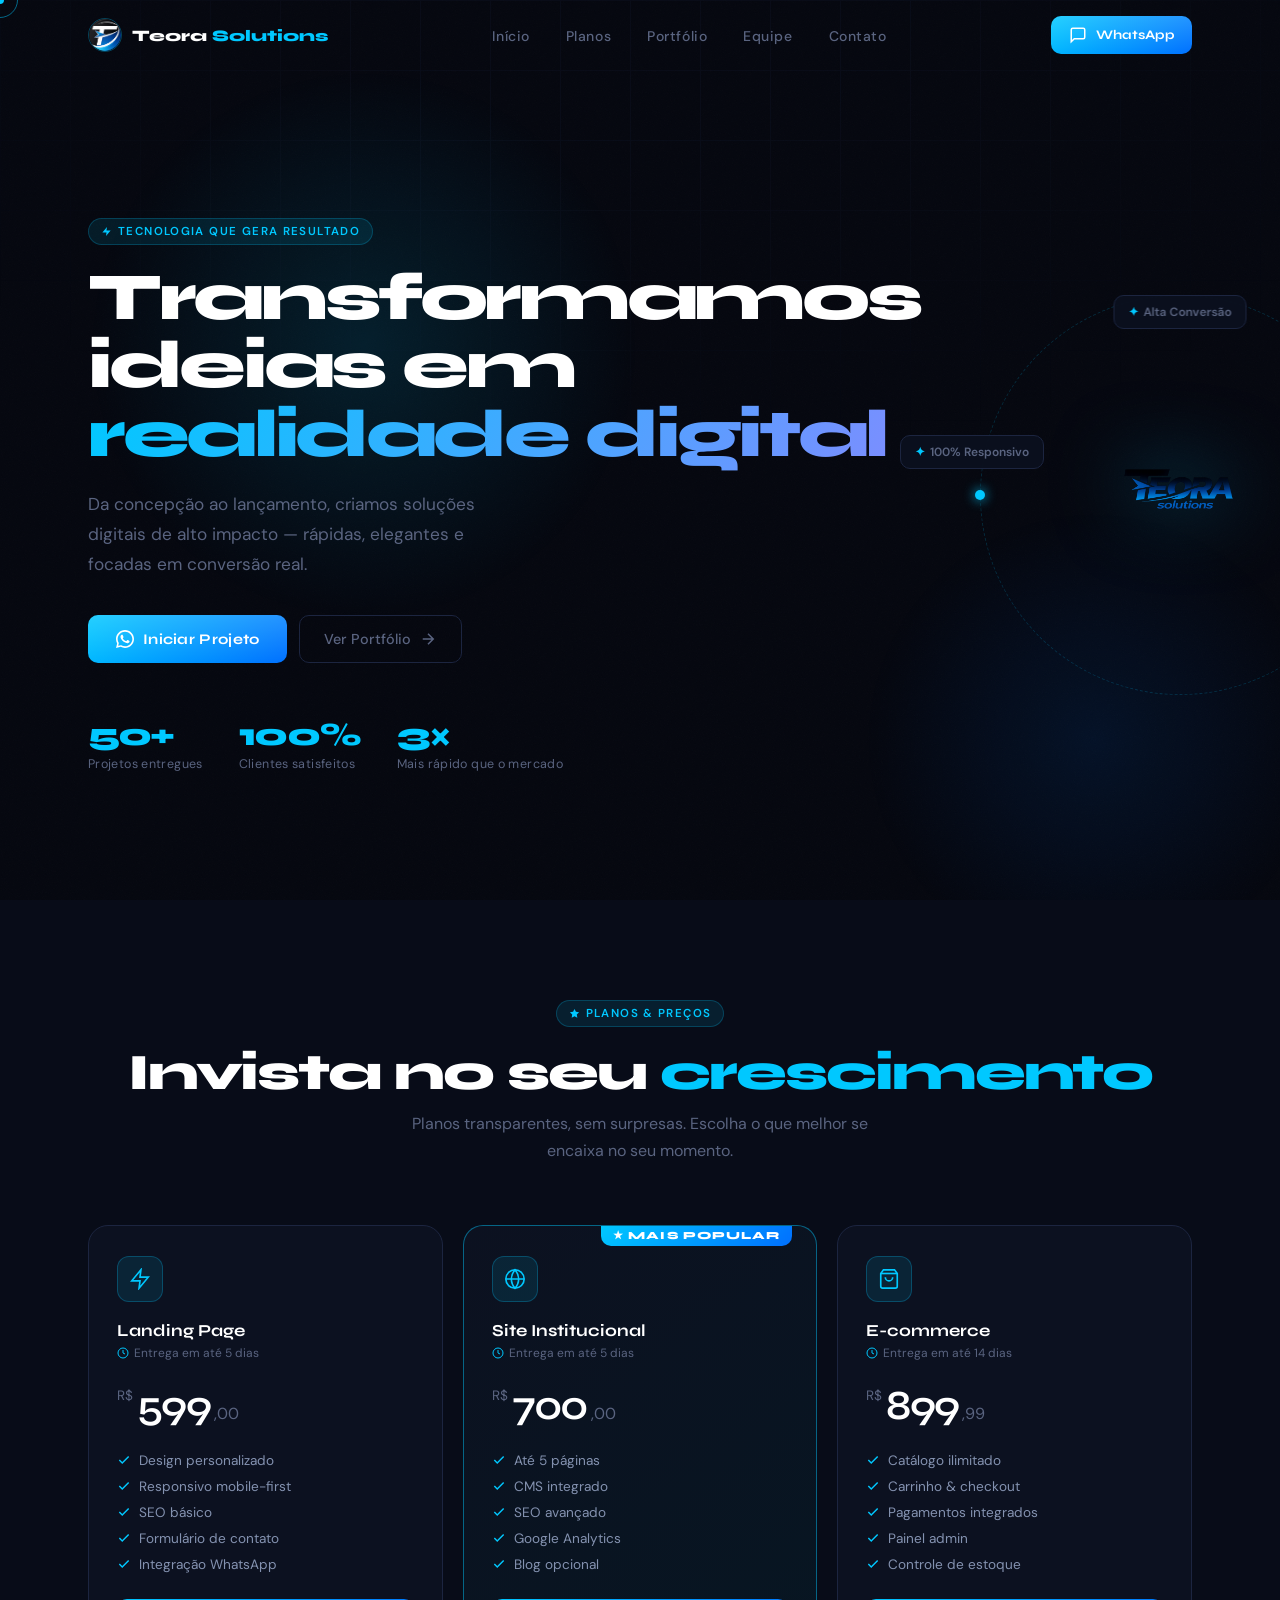
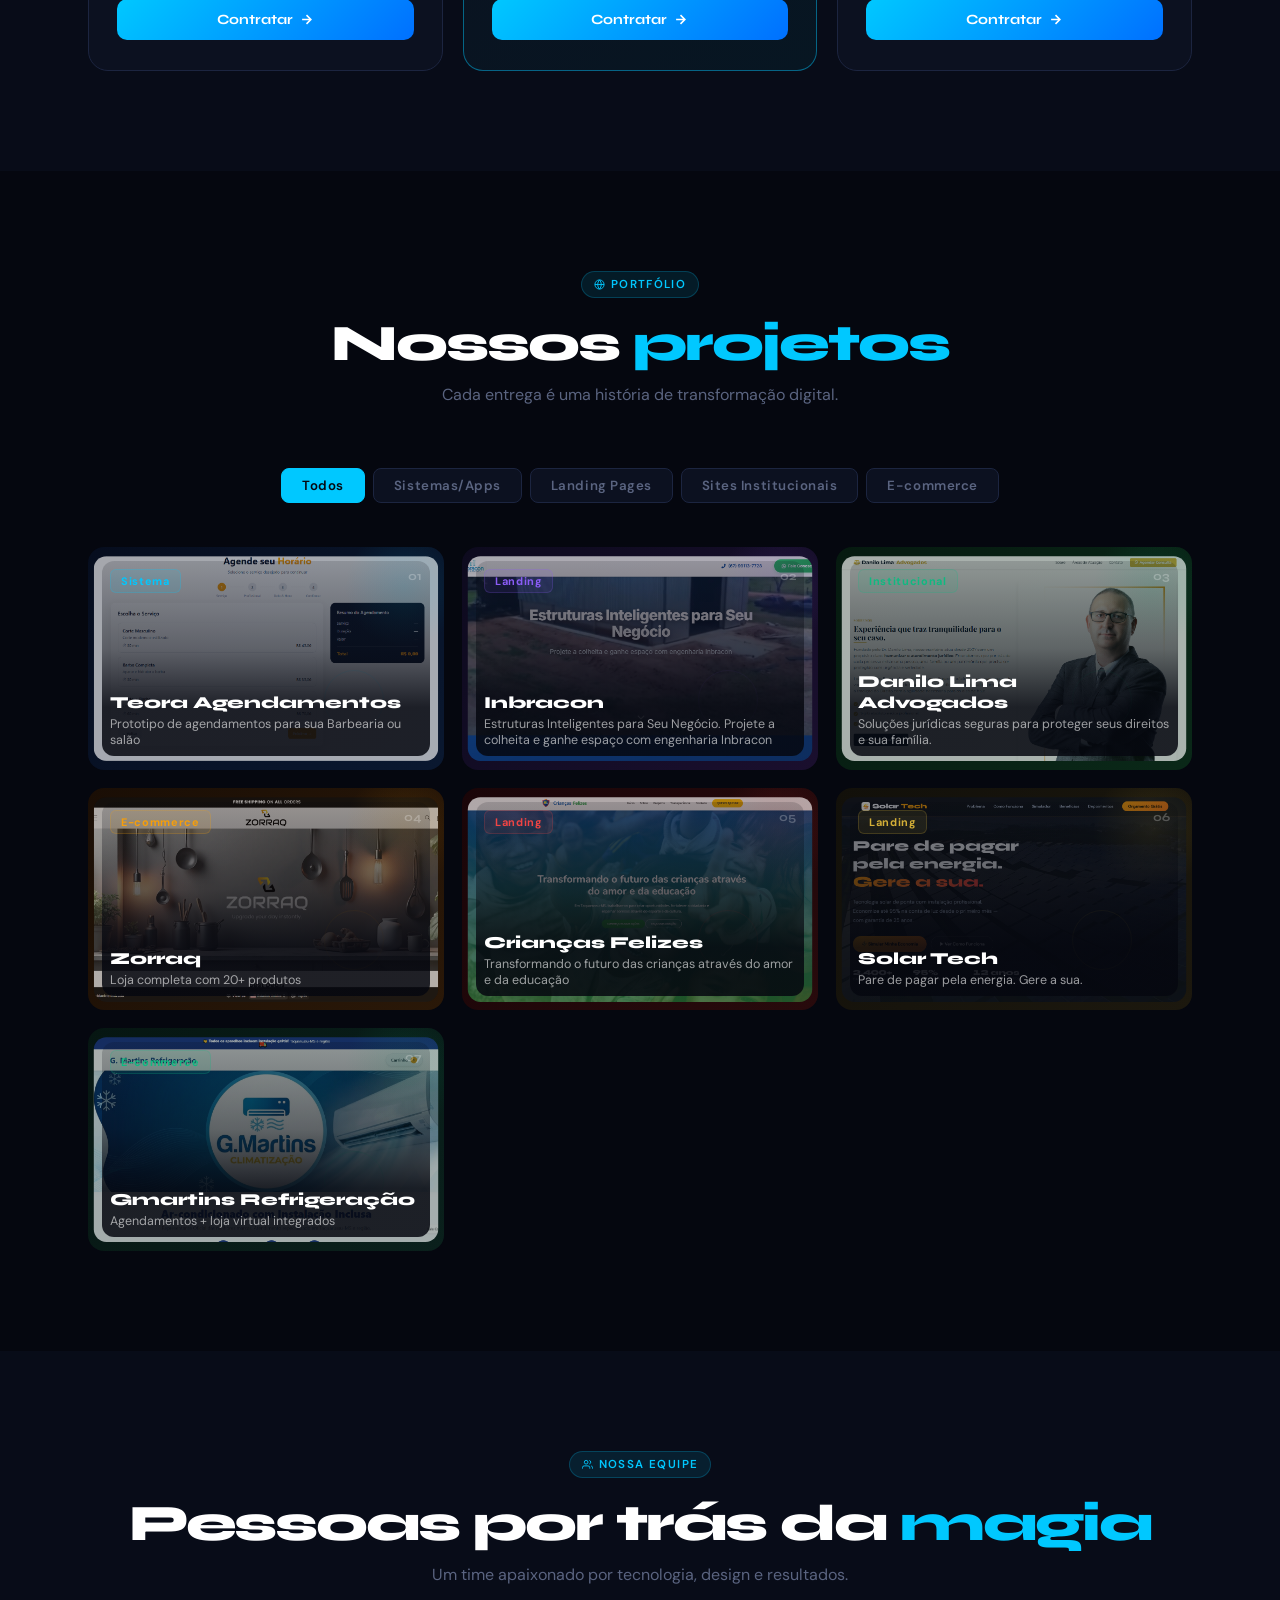
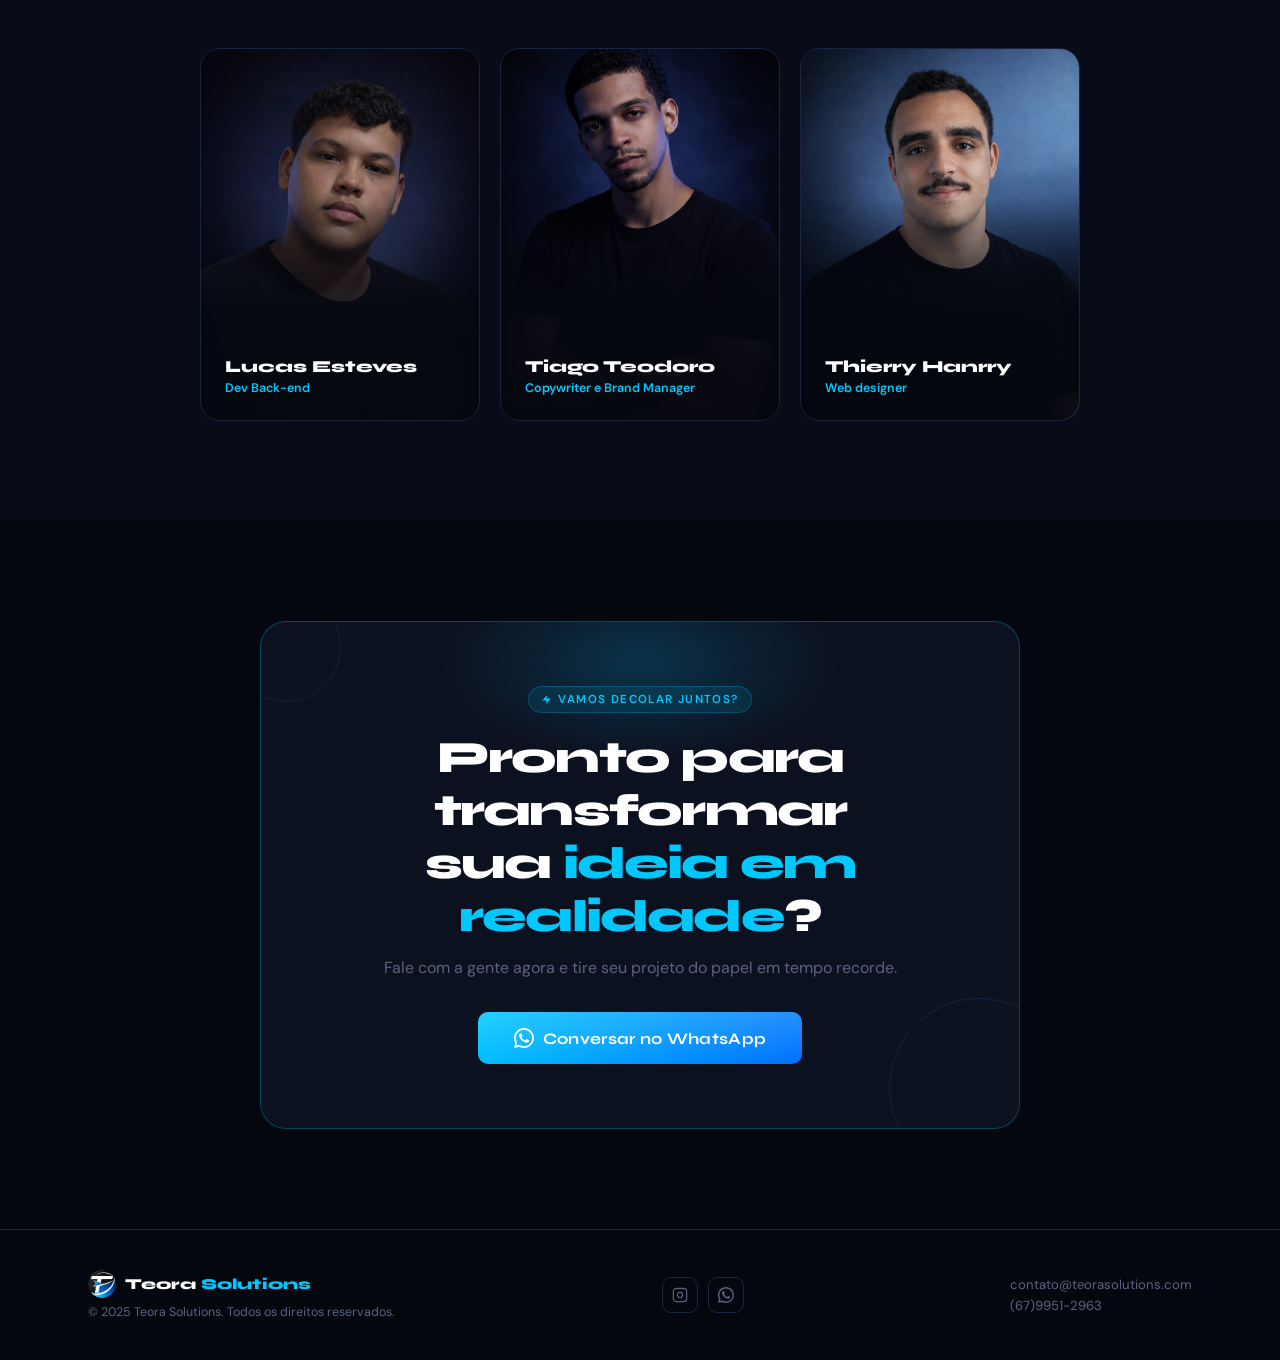
==== index.html @ c4b493d5 "Update index.html" ====
<!DOCTYPE html>
<html lang="pt-BR">
<head>
<meta charset="UTF-8" />
<meta name="viewport" content="width=device-width, initial-scale=1.0" />
<title>Teora Solutions — Tecnologia que Gera Resultado</title>
<link rel="preconnect" href="https://fonts.googleapis.com" />
<link rel="preconnect" href="https://fonts.gstatic.com" crossorigin />
<link href="https://fonts.googleapis.com/css2?family=Syne:wght@400;500;600;700;800&family=DM+Sans:wght@300;400;500;600&display=swap" rel="stylesheet" />
<link rel="stylesheet" href="styles.css">
<link rel="icon" href="/favicon.ico">
</head>
<body>

<!-- CUSTOM CURSOR -->
<div id="cursor-dot"></div>
<div id="cursor-ring"></div>

<!-- MOBILE MENU -->
<div id="mobile-menu">
  <a href="#hero">Início</a>
  <a href="#planos">Planos</a>
  <a href="#portfolio">Portfólio</a>
  <a href="#equipe">Equipe</a>
  <a href="#contato">Contato</a>
</div>

<!-- NAVBAR -->
<nav id="navbar">
  <div class="nav-inner">
    <a href="#hero" class="nav-logo">
      <img src="img/teora.jpeg" alt="Teora" class="nav-logo-img" />
      <span class="nav-logo-text">Teora <span>Solutions</span></span>
    </a>
    <ul class="nav-links">
      <li><a href="#hero">Início</a></li>
      <li><a href="#planos">Planos</a></li>
      <li><a href="#portfolio">Portfólio</a></li>
      <li><a href="#equipe">Equipe</a></li>
      <li><a href="#contato">Contato</a></li>
    </ul>
    <div class="nav-cta">
      <a href="https://wa.me/556799512963?text=Quero+um+orçamento!" target="_blank" class="btn-primary" style="font-size:.82rem;padding:10px 18px;">
        <svg class="btn-icon" fill="none" viewBox="0 0 24 24" stroke="currentColor" stroke-width="2"><path d="M21 15a2 2 0 0 1-2 2H7l-4 4V5a2 2 0 0 1 2-2h14a2 2 0 0 1 2 2z"/></svg>
        WhatsApp
      </a>
      <button class="hamburger" onclick="toggleMenu()">☰</button>
    </div>
  </div>
</nav>

<!-- ─── HERO ─── -->
<section id="hero">
<!-- VIDEO BG - mobile/tablet -->
<video class="hero-video-bg" autoplay muted loop playsinline preload="none">
  <source src="img/TEORA-INTRO.mp4" type="video/mp4">
</video>

  <div class="hero-grid"></div>
  <div class="hero-glow-1"></div>
  <div class="hero-glow-2"></div>
  <div class="container">
    <div class="hero-content">
      <div>
        <div class="badge hero-eyebrow">
          <svg fill="currentColor" viewBox="0 0 24 24"><path d="M13 2L3 14h9l-1 8 10-12h-9l1-8z"/></svg>
          Tecnologia que gera resultado
        </div>
        <h1 class="hero-title">
          Transformamos ideias em<br><span class="grad">realidade digital</span>
        </h1>
        <p class="hero-sub">Da concepção ao lançamento, criamos soluções digitais de alto impacto — rápidas, elegantes e focadas em conversão real.</p>
        <div class="hero-actions">
          <a href="https://wa.me/556799512963?text=Quero+um+orçamento!" target="_blank" class="btn-primary">
            <svg class="btn-icon" viewBox="0 0 24 24" fill="currentColor"><path d="M17.472 14.382c-.297-.149-1.758-.867-2.03-.967-.273-.099-.471-.148-.67.15-.197.297-.767.966-.94 1.164-.173.199-.347.223-.644.075-.297-.15-1.255-.463-2.39-1.475-.883-.788-1.48-1.761-1.653-2.059-.173-.297-.018-.458.13-.606.134-.133.298-.347.446-.52.149-.174.198-.298.298-.497.099-.198.05-.371-.025-.52-.075-.149-.669-1.612-.916-2.207-.242-.579-.487-.5-.669-.51-.173-.008-.371-.01-.57-.01-.198 0-.52.074-.792.372-.272.297-1.04 1.016-1.04 2.479 0 1.462 1.065 2.875 1.213 3.074.149.198 2.096 3.2 5.077 4.487.709.306 1.262.489 1.694.625.712.227 1.36.195 1.871.118.571-.085 1.758-.719 2.006-1.413.248-.694.248-1.289.173-1.413-.074-.124-.272-.198-.57-.347z"/><path d="M12 0C5.373 0 0 5.373 0 12c0 2.123.554 4.117 1.523 5.847L.057 23.882l6.183-1.431A11.94 11.94 0 0012 24c6.627 0 12-5.373 12-12S18.627 0 12 0zm0 21.818a9.814 9.814 0 01-5.028-1.382l-.36-.214-3.73.863.936-3.618-.236-.375A9.798 9.798 0 012.182 12C2.182 6.58 6.58 2.182 12 2.182S21.818 6.58 21.818 12 17.42 21.818 12 21.818z"/></svg>
            Iniciar Projeto
          </a>
          <a href="#portfolio" class="btn-ghost">
            Ver Portfólio
            <svg class="btn-icon" fill="none" viewBox="0 0 24 24" stroke="currentColor" stroke-width="2"><path d="M5 12h14M12 5l7 7-7 7"/></svg>
          </a>
        </div>
        <div class="hero-stats">
          <div><div class="stat-n">50+</div><div class="stat-l">Projetos entregues</div></div>
          <div><div class="stat-n">100%</div><div class="stat-l">Clientes satisfeitos</div></div>
          <div><div class="stat-n">3×</div><div class="stat-l">Mais rápido que o mercado</div></div>
        </div>
      </div>

      <!-- HERO VISUAL -->
      <div class="hero-visual">
        <div style="position:relative; width:400px; height:400px;">
          <div class="orbit-wrap">
            <div class="orbit-ring"></div>
            <div class="orbit-dot"></div>
          </div>
          <div class="center-logo">
            <img src="img/img1.png" alt="Teora Logo" />
          </div>
          <div class="floating-tag tag-1" style="animation:float 4s ease-in-out infinite;"><span>✦</span>Alta Conversão</div>
          <div class="floating-tag tag-2" style="animation:float 4s .6s ease-in-out infinite;"><span>✦</span>Entrega Rápida</div>
          <div class="floating-tag tag-3" style="animation:float 4s 1.1s ease-in-out infinite;"><span>✦</span>100% Responsivo</div>
        </div>
      </div>
    </div>
  </div>
</section>

<!-- ─── PLANS ─── -->
<section id="planos" class="section section-alt">
  <div class="container">
    <div class="section-header reveal">
      <div class="badge" style="justify-content:center;">
        <svg viewBox="0 0 24 24" fill="currentColor"><polygon points="12 2 15.09 8.26 22 9.27 17 14.14 18.18 21.02 12 17.77 5.82 21.02 7 14.14 2 9.27 8.91 8.26 12 2"/></svg>
        Planos & Preços
      </div>
      <h2 class="section-title">Invista no seu <span>crescimento</span></h2>
      <p class="section-sub">Planos transparentes, sem surpresas. Escolha o que melhor se encaixa no seu momento.</p>
    </div>

    <div class="plans-grid">
      <!-- Landing Page -->
      <div class="plan-card reveal reveal-delay-1">
        <div class="plan-icon-wrap">
          <svg fill="none" viewBox="0 0 24 24" stroke="currentColor" stroke-width="1.8"><path d="M13 2L3 14h9l-1 8 10-12h-9l1-8z"/></svg>
        </div>
        <div class="plan-name">Landing Page</div>
        <div class="plan-delivery">
          <svg fill="none" viewBox="0 0 24 24" stroke="currentColor" stroke-width="2"><circle cx="12" cy="12" r="10"/><path d="M12 6v6l4 2"/></svg>
          Entrega em até 5 dias
        </div>
        <div class="plan-price">
          <span class="curr">R$</span>
          <span class="amount"> 599</span>
          <span class="cents">,00</span>
        </div>
        <ul class="plan-features">
          <li><svg fill="none" viewBox="0 0 24 24" stroke="currentColor" stroke-width="2.5"><path d="M20 6L9 17l-5-5"/></svg>Design personalizado</li>
          <li><svg fill="none" viewBox="0 0 24 24" stroke="currentColor" stroke-width="2.5"><path d="M20 6L9 17l-5-5"/></svg>Responsivo mobile-first</li>
          <li><svg fill="none" viewBox="0 0 24 24" stroke="currentColor" stroke-width="2.5"><path d="M20 6L9 17l-5-5"/></svg>SEO básico</li>
          <li><svg fill="none" viewBox="0 0 24 24" stroke="currentColor" stroke-width="2.5"><path d="M20 6L9 17l-5-5"/></svg>Formulário de contato</li>
          <li><svg fill="none" viewBox="0 0 24 24" stroke="currentColor" stroke-width="2.5"><path d="M20 6L9 17l-5-5"/></svg>Integração WhatsApp</li>
        </ul>
        <button class="plan-btn" onclick="window.open('https://wa.me/556799512963?text=Quero+uma+Landing+page!','_blank')">
          Contratar
          <svg fill="none" viewBox="0 0 24 24" stroke="currentColor" stroke-width="2.5"><path d="M5 12h14M12 5l7 7-7 7"/></svg>
        </button>
      </div>

      <!-- Site Institucional -->
      <div class="plan-card popular reveal reveal-delay-2">
        <div class="popular-badge">★ MAIS POPULAR</div>
        <div class="plan-icon-wrap">
          <svg fill="none" viewBox="0 0 24 24" stroke="currentColor" stroke-width="1.8"><circle cx="12" cy="12" r="10"/><path d="M2 12h20M12 2a15.3 15.3 0 0 1 4 10 15.3 15.3 0 0 1-4 10 15.3 15.3 0 0 1-4-10 15.3 15.3 0 0 1 4-10z"/></svg>
        </div>
        <div class="plan-name">Site Institucional</div>
        <div class="plan-delivery">
          <svg fill="none" viewBox="0 0 24 24" stroke="currentColor" stroke-width="2"><circle cx="12" cy="12" r="10"/><path d="M12 6v6l4 2"/></svg>
          Entrega em até 5 dias
        </div>
        <div class="plan-price">
          <span class="curr">R$</span>
          <span class="amount"> 700</span>
          <span class="cents">,00</span>
        </div>
        <ul class="plan-features">
          <li><svg fill="none" viewBox="0 0 24 24" stroke="currentColor" stroke-width="2.5"><path d="M20 6L9 17l-5-5"/></svg>Até 5 páginas</li>
          <li><svg fill="none" viewBox="0 0 24 24" stroke="currentColor" stroke-width="2.5"><path d="M20 6L9 17l-5-5"/></svg>CMS integrado</li>
          <li><svg fill="none" viewBox="0 0 24 24" stroke="currentColor" stroke-width="2.5"><path d="M20 6L9 17l-5-5"/></svg>SEO avançado</li>
          <li><svg fill="none" viewBox="0 0 24 24" stroke="currentColor" stroke-width="2.5"><path d="M20 6L9 17l-5-5"/></svg>Google Analytics</li>
          <li><svg fill="none" viewBox="0 0 24 24" stroke="currentColor" stroke-width="2.5"><path d="M20 6L9 17l-5-5"/></svg>Blog opcional</li>
        </ul>
        <button class="plan-btn" onclick="window.open('https://wa.me/556799512963?text=Quero+um+site+institucional!','_blank')">
          Contratar
          <svg fill="none" viewBox="0 0 24 24" stroke="currentColor" stroke-width="2.5"><path d="M5 12h14M12 5l7 7-7 7"/></svg>
        </button>
      </div>

      <!-- E-commerce -->
      <div class="plan-card reveal reveal-delay-3">
        <div class="plan-icon-wrap">
          <svg fill="none" viewBox="0 0 24 24" stroke="currentColor" stroke-width="1.8"><path d="M6 2L3 6v14a2 2 0 0 0 2 2h14a2 2 0 0 0 2-2V6l-3-4z"/><line x1="3" y1="6" x2="21" y2="6"/><path d="M16 10a4 4 0 0 1-8 0"/></svg>
        </div>
        <div class="plan-name">E-commerce</div>
        <div class="plan-delivery">
          <svg fill="none" viewBox="0 0 24 24" stroke="currentColor" stroke-width="2"><circle cx="12" cy="12" r="10"/><path d="M12 6v6l4 2"/></svg>
          Entrega em até 14 dias
        </div>
        <div class="plan-price">
          <span class="curr">R$</span>
          <span class="amount"> 899</span>
          <span class="cents">,99</span>
        </div>
        <ul class="plan-features">
          <li><svg fill="none" viewBox="0 0 24 24" stroke="currentColor" stroke-width="2.5"><path d="M20 6L9 17l-5-5"/></svg>Catálogo ilimitado</li>
          <li><svg fill="none" viewBox="0 0 24 24" stroke="currentColor" stroke-width="2.5"><path d="M20 6L9 17l-5-5"/></svg>Carrinho & checkout</li>
          <li><svg fill="none" viewBox="0 0 24 24" stroke="currentColor" stroke-width="2.5"><path d="M20 6L9 17l-5-5"/></svg>Pagamentos integrados</li>
          <li><svg fill="none" viewBox="0 0 24 24" stroke="currentColor" stroke-width="2.5"><path d="M20 6L9 17l-5-5"/></svg>Painel admin</li>
          <li><svg fill="none" viewBox="0 0 24 24" stroke="currentColor" stroke-width="2.5"><path d="M20 6L9 17l-5-5"/></svg>Controle de estoque</li>
        </ul>
        <button class="plan-btn" onclick="window.open('https://wa.me/556799512963?text=Quero+um+E-commerce!','_blank')">
          Contratar
          <svg fill="none" viewBox="0 0 24 24" stroke="currentColor" stroke-width="2.5"><path d="M5 12h14M12 5l7 7-7 7"/></svg>
        </button>
      </div>

      <!-- Sistemas -->

    </div>
  </div>
</section>

<!-- ─── PORTFOLIO ─── -->
<section id="portfolio" class="section">
  <div class="container">
    <div class="section-header reveal">
      <div class="badge" style="justify-content:center;">
        <svg viewBox="0 0 24 24" fill="none" stroke="currentColor" stroke-width="2"><circle cx="12" cy="12" r="10"/><path d="M2 12h20"/><path d="M12 2a15.3 15.3 0 0 1 4 10 15.3 15.3 0 0 1-4 10 15.3 15.3 0 0 1-4-10 15.3 15.3 0 0 1 4-10z"/></svg>
        Portfólio
      </div>
      <h2 class="section-title">Nossos <span>projetos</span></h2>
      <p class="section-sub">Cada entrega é uma história de transformação digital.</p>
    </div>

    <!-- TABS -->
    <div class="port-tabs reveal">
      <button class="tab-btn active" onclick="filterPortfolio('Todos', this)">Todos</button>
      <button class="tab-btn" onclick="filterPortfolio('Sistemas/Apps', this)">Sistemas/Apps</button>
      <button class="tab-btn" onclick="filterPortfolio('Landing Pages', this)">Landing Pages</button>
      <button class="tab-btn" onclick="filterPortfolio('Sites Institucionais', this)">Sites Institucionais</button>
      <button class="tab-btn" onclick="filterPortfolio('E-commerce', this)">E-commerce</button>
    </div>

    <div class="port-grid" id="port-grid"></div>
  </div>
</section>

<!-- ─── TEAM ─── -->
<section id="equipe" class="section section-alt">
  <div class="container">
    <div class="section-header reveal">
      <div class="badge" style="justify-content:center;">
        <svg viewBox="0 0 24 24" fill="none" stroke="currentColor" stroke-width="2"><path d="M17 21v-2a4 4 0 0 0-4-4H5a4 4 0 0 0-4 4v2"/><circle cx="9" cy="7" r="4"/><path d="M23 21v-2a4 4 0 0 0-3-3.87"/><path d="M16 3.13a4 4 0 0 1 0 7.75"/></svg>
        Nossa Equipe
      </div>
      <h2 class="section-title">Pessoas por trás da <span>magia</span></h2>
      <p class="section-sub">Um time apaixonado por tecnologia, design e resultados.</p>
    </div>
    <div class="team-grid">
      <div class="team-card reveal reveal-delay-1">
        <img src="img/img3.jpeg" alt="Enzo Silveira" />
        <div class="team-overlay">
          <div class="team-name">Lucas Esteves</div>
          <div class="team-role">Dev Back-end</div>
        </div>
      </div>
      <div class="team-card reveal reveal-delay-2">
        <img src="img/img4.jpeg" alt="Lucas Mendes" />
        <div class="team-overlay">
          <div class="team-name">Tiago Teodoro</div>
          <div class="team-role">Copywriter e Brand Manager</div>
        </div>
      </div>
      <div class="team-card reveal reveal-delay-3">
        <img src="img/img2.jpeg" alt="Rafael Costa" />
        <div class="team-overlay">
          <div class="team-name">Thierry Hanrry</div>
          <div class="team-role">Web designer</div>
        </div>
      </div>
    </div>
  </div>
</section>

<!-- ─── CTA ─── -->
<section id="contato" class="cta-band">
  <div class="container">
    <div class="cta-box reveal">
      <div class="cta-glow"></div>
      <div class="cta-deco-1"></div>
      <div class="cta-deco-2"></div>
      <div style="position:relative;z-index:1;">
        <div class="badge" style="justify-content:center;margin:0 auto 18px;">
          <svg viewBox="0 0 24 24" fill="currentColor"><path d="M13 2L3 14h9l-1 8 10-12h-9l1-8z"/></svg>
          Vamos decolar juntos?
        </div>
        <h2 class="cta-title">Pronto para transformar<br>sua <span style="color:var(--blue)">ideia em realidade</span>?</h2>
        <p class="cta-sub">Fale com a gente agora e tire seu projeto do papel em tempo recorde.</p>
        <a href="https://wa.me/556799512963?text=Quero+um+orçamento!" target="_blank" class="btn-primary" style="font-size:1rem;padding:16px 36px;margin:0 auto;display:inline-flex;">
          <svg style="width:20px;height:20px;" viewBox="0 0 24 24" fill="currentColor"><path d="M17.472 14.382c-.297-.149-1.758-.867-2.03-.967-.273-.099-.471-.148-.67.15-.197.297-.767.966-.94 1.164-.173.199-.347.223-.644.075-.297-.15-1.255-.463-2.39-1.475-.883-.788-1.48-1.761-1.653-2.059-.173-.297-.018-.458.13-.606.134-.133.298-.347.446-.52.149-.174.198-.298.298-.497.099-.198.05-.371-.025-.52-.075-.149-.669-1.612-.916-2.207-.242-.579-.487-.5-.669-.51-.173-.008-.371-.01-.57-.01-.198 0-.52.074-.792.372-.272.297-1.04 1.016-1.04 2.479 0 1.462 1.065 2.875 1.213 3.074.149.198 2.096 3.2 5.077 4.487.709.306 1.262.489 1.694.625.712.227 1.36.195 1.871.118.571-.085 1.758-.719 2.006-1.413.248-.694.248-1.289.173-1.413-.074-.124-.272-.198-.57-.347z"/><path d="M12 0C5.373 0 0 5.373 0 12c0 2.123.554 4.117 1.523 5.847L.057 23.882l6.183-1.431A11.94 11.94 0 0012 24c6.627 0 12-5.373 12-12S18.627 0 12 0zm0 21.818a9.814 9.814 0 01-5.028-1.382l-.36-.214-3.73.863.936-3.618-.236-.375A9.798 9.798 0 012.182 12C2.182 6.58 6.58 2.182 12 2.182S21.818 6.58 21.818 12 17.42 21.818 12 21.818z"/></svg>
          Conversar no WhatsApp
        </a>
      </div>
    </div>
  </div>
</section>

<!-- ─── FOOTER ─── -->
<footer>
  <div class="container">
    <div class="footer-inner">
      <div>
        <a href="#hero" class="footer-logo">
          <img src="img/teora.jpeg" alt="Teora" />
          <span class="footer-logo-text">Teora <span>Solutions</span></span>
        </a>
        <p class="footer-copy" style="margin-top:6px;">© 2025 Teora Solutions. Todos os direitos reservados.</p>
      </div>
      <div class="social-row">
        <!-- Instagram -->
        <a href="https://www.instagram.com/teorasolutions/" class="social-btn" title="Instagram">
          <svg fill="none" viewBox="0 0 24 24" stroke="currentColor" stroke-width="1.8"><rect x="2" y="2" width="20" height="20" rx="5" ry="5"/><path d="M16 11.37A4 4 0 1 1 12.63 8 4 4 0 0 1 16 11.37z"/><line x1="17.5" y1="6.5" x2="17.51" y2="6.5"/></svg>
        </a>
        <!-- LinkedIn 
        <a href="#" class="social-btn" title="LinkedIn">
          <svg fill="none" viewBox="0 0 24 24" stroke="currentColor" stroke-width="1.8"><path d="M16 8a6 6 0 0 1 6 6v7h-4v-7a2 2 0 0 0-2-2 2 2 0 0 0-2 2v7h-4v-7a6 6 0 0 1 6-6z"/><rect x="2" y="9" width="4" height="12"/><circle cx="4" cy="4" r="2"/></svg>
        </a>-->
        <!-- Twitter/X 
        <a href="#" class="social-btn" title="Twitter">
          <svg fill="currentColor" viewBox="0 0 24 24"><path d="M18.244 2.25h3.308l-7.227 8.26 8.502 11.24H16.17l-5.214-6.817L4.99 21.75H1.68l7.73-8.835L1.254 2.25H8.08l4.713 6.231zm-1.161 17.52h1.833L7.084 4.126H5.117z"/></svg>
        </a>-->
        <!-- WhatsApp -->
        <a href="https://wa.me/556799512963?text=Quero+um+orçamento!" target="_blank" class="social-btn" title="WhatsApp">
          <svg fill="currentColor" viewBox="0 0 24 24"><path d="M17.472 14.382c-.297-.149-1.758-.867-2.03-.967-.273-.099-.471-.148-.67.15-.197.297-.767.966-.94 1.164-.173.199-.347.223-.644.075-.297-.15-1.255-.463-2.39-1.475-.883-.788-1.48-1.761-1.653-2.059-.173-.297-.018-.458.13-.606.134-.133.298-.347.446-.52.149-.174.198-.298.298-.497.099-.198.05-.371-.025-.52-.075-.149-.669-1.612-.916-2.207-.242-.579-.487-.5-.669-.51-.173-.008-.371-.01-.57-.01-.198 0-.52.074-.792.372-.272.297-1.04 1.016-1.04 2.479 0 1.462 1.065 2.875 1.213 3.074.149.198 2.096 3.2 5.077 4.487.709.306 1.262.489 1.694.625.712.227 1.36.195 1.871.118.571-.085 1.758-.719 2.006-1.413.248-.694.248-1.289.173-1.413-.074-.124-.272-.198-.57-.347z"/><path d="M12 0C5.373 0 0 5.373 0 12c0 2.123.554 4.117 1.523 5.847L.057 23.882l6.183-1.431A11.94 11.94 0 0012 24c6.627 0 12-5.373 12-12S18.627 0 12 0zm0 21.818a9.814 9.814 0 01-5.028-1.382l-.36-.214-3.73.863.936-3.618-.236-.375A9.798 9.798 0 012.182 12C2.182 6.58 6.58 2.182 12 2.182S21.818 6.58 21.818 12 17.42 21.818 12 21.818z"/></svg>
        </a>
      </div>
      <div class="footer-contact">
        <a href="mailto:contato@teorasolutions.com">contato@teorasolutions.com</a>
        <a href="https://wa.me/556799512963?text=Quero+um+orçamento!">(67)9951-2963</a>
      </div>
    </div>
  </div>
</footer>

<a href="https://wa.me/556799512963?text=Quero+um+orçamento!"
   class="whatsapp-float"
   target="_blank"
   rel="noopener"
   aria-label="Falar no WhatsApp">
  <svg viewBox="0 0 24 24" fill="currentColor" aria-hidden="true">
    Conversar no WhatsApp
    <path d="M17.472 14.382c-.297-.149-1.758-.867-2.03-.967-.273-.099-.471-.148-.67.15-.197.297-.767.966-.94 1.164-.173.199-.347.223-.644.075-.297-.15-1.255-.463-2.39-1.475-.883-.788-1.48-1.761-1.653-2.059-.173-.297-.018-.458.13-.606.134-.133.298-.347.446-.52.149-.174.198-.298.298-.497.099-.198.05-.371-.025-.52-.075-.149-.669-1.612-.916-2.207-.242-.579-.487-.5-.669-.51-.173-.008-.371-.01-.57-.01-.198 0-.52.074-.792.372-.272.297-1.04 1.016-1.04 2.479 0 1.462 1.065 2.875 1.213 3.074.149.198 2.096 3.2 5.077 4.487.709.306 1.262.489 1.694.625.712.227 1.36.195 1.871.118.571-.085 1.758-.719 2.006-1.413.248-.694.248-1.289.173-1.413-.074-.124-.272-.198-.57-.347z"/>
    <path d="M12 0C5.373 0 0 5.373 0 12c0 2.123.554 4.117 1.523 5.847L.057 23.882l6.183-1.431A11.94 11.94 0 0012 24c6.627 0 12-5.373 12-12S18.627 0 12 0zm0 21.818a9.814 9.814 0 01-5.028-1.382l-.36-.214-3.73.863.936-3.618-.236-.375A9.798 9.798 0 012.182 12C2.182 6.58 6.58 2.182 12 2.182S21.818 6.58 21.818 12 17.42 21.818 12 21.818z"/>
  </svg>
</a>


<script src="script.js"></script>
</body>
</html>
---- styles.css ----
/* ─── RESET & BASE ─── */
  *, *::before, *::after { box-sizing: border-box; margin: 0; padding: 0; }
  :root {
    --bg:       #05070F;
    --bg2:      #080C18;
    --surface:  #0C1120;
    --border:   #1C2540;
    --blue:     #00C8FF;
    --blue2:    #0070FF;
    --blue-dim: rgba(0,200,255,.08);
    --text:     #D8E0F0;
    --muted:    #5A6480;
    --white:    #FFFFFF;
  }
  html { scroll-behavior: smooth; }
  body {
    font-family: 'DM Sans', sans-serif;
    background: var(--bg);
    color: var(--text);
    overflow-x: hidden;
    cursor: none;
  }
  ::selection { background: rgba(0,200,255,.25); color: var(--blue); }
  ::-webkit-scrollbar { width: 3px; }
  ::-webkit-scrollbar-track { background: var(--bg); }
  ::-webkit-scrollbar-thumb { background: rgba(0,200,255,.4); border-radius: 2px; }

  /* ─── CUSTOM CURSOR ─── */
  #cursor {
    position: fixed; top: 0; left: 0; z-index: 9999;
    pointer-events: none;
    mix-blend-mode: screen;
  }
  #cursor-dot {
    width: 8px; height: 8px;
    background: var(--blue);
    border-radius: 50%;
    position: fixed;
    transform: translate(-50%,-50%);
    transition: transform .1s;
    z-index: 9999;
    pointer-events: none;
  }
  #cursor-ring {
    width: 36px; height: 36px;
    border: 1.5px solid rgba(0,200,255,.5);
    border-radius: 50%;
    position: fixed;
    transform: translate(-50%,-50%);
    transition: transform .15s ease, width .3s, height .3s, opacity .3s;
    z-index: 9998;
    pointer-events: none;
  }

  /* ─── NOISE OVERLAY ─── */
  body::before {
    content: '';
    position: fixed; inset: 0;
    background-image: url("data:image/svg+xml,%3Csvg xmlns='http://www.w3.org/2000/svg' width='300' height='300'%3E%3Cfilter id='n'%3E%3CfeTurbulence type='fractalNoise' baseFrequency='.85' numOctaves='4' stitchTiles='stitch'/%3E%3C/filter%3E%3Crect width='300' height='300' filter='url(%23n)' opacity='.035'/%3E%3C/svg%3E");
    background-size: 200px;
    pointer-events: none;
    z-index: 0;
    opacity: .6;
  }

  /* ─── TYPOGRAPHY ─── */
  h1, h2, h3, h4, .display { font-family: 'Syne', sans-serif; }

  /* ─── UTILITIES ─── */
  .container { max-width: 1160px; margin: 0 auto; padding: 0 28px; position: relative; z-index: 1; }
  .badge {
    display: inline-flex; align-items: center; gap: 6px;
    background: rgba(0,200,255,.1); color: var(--blue);
    font-size: .72rem; font-weight: 600; letter-spacing: .12em;
    text-transform: uppercase; padding: 5px 12px; border-radius: 100px;
    border: 1px solid rgba(0,200,255,.22); margin-bottom: 18px;
  }
  .badge svg { width: 11px; height: 11px; }
  .section-title {
    font-size: clamp(2rem, 4.5vw, 3.2rem);
    font-weight: 800; letter-spacing: -.04em; line-height: 1.08;
    color: var(--white);
  }
  .section-title span { color: var(--blue); }
  .section-sub { color: var(--muted); font-size: 1rem; line-height: 1.7; margin-top: 10px; }

  /* ─── BUTTONS ─── */
  .btn-primary {
    display: inline-flex; align-items: center; gap: 9px;
    background: linear-gradient(135deg, var(--blue), var(--blue2));
    color: #fff; font-family: 'Syne', sans-serif;
    font-weight: 700; font-size: .92rem; letter-spacing: .02em;
    padding: 14px 28px; border-radius: 10px; border: none;
    cursor: pointer; text-decoration: none;
    transition: transform .25s, box-shadow .25s;
    position: relative; overflow: hidden;
  }
  .btn-primary::after {
    content: ''; position: absolute; inset: 0;
    background: linear-gradient(to bottom, rgba(255,255,255,.15), transparent);
    pointer-events: none;
  }
  .btn-primary:hover { transform: translateY(-3px); box-shadow: 0 12px 40px rgba(0,200,255,.4); }
  .btn-ghost {
    display: inline-flex; align-items: center; gap: 8px;
    background: transparent; color: var(--muted);
    font-size: .9rem; font-weight: 500;
    padding: 14px 24px; border-radius: 10px;
    border: 1px solid var(--border); cursor: pointer;
    transition: all .25s; text-decoration: none;
  }
  .btn-ghost:hover { border-color: rgba(0,200,255,.3); color: var(--text); background: var(--blue-dim); }
  .btn-icon { width: 18px; height: 18px; }

  /* ─── NAVBAR ─── */
  #navbar {
    position: fixed; top: 0; left: 0; right: 0; z-index: 500;
    transition: background .4s, backdrop-filter .4s, border-color .4s;
    border-bottom: 1px solid transparent;
  }
  #navbar.scrolled {
    background: rgba(5,7,15,.88);
    backdrop-filter: blur(22px);
    border-color: var(--border);
  }
  .nav-inner {
    max-width: 1160px; margin: 0 auto; padding: 0 28px;
    height: 70px; display: flex; align-items: center; justify-content: space-between;
  }
  .nav-logo { display: flex; align-items: center; gap: 10px; text-decoration: none; }
  .nav-logo-img {
    width: 34px; height: 34px; border-radius: 50%;
    object-fit: cover; border: 1px solid rgba(0,200,255,.3);
  }
  .nav-logo-text { font-family: 'Syne', sans-serif; font-weight: 800; font-size: 1rem; color: var(--white); }
  .nav-logo-text span { color: var(--blue); }
  .nav-links { display: flex; gap: 36px; list-style: none; }
  .nav-links a {
    color: var(--muted); font-size: .875rem; font-weight: 500;
    text-decoration: none; letter-spacing: .04em;
    position: relative; transition: color .2s;
  }
  .nav-links a::after {
    content: ''; position: absolute; bottom: -4px; left: 0; right: 0;
    height: 1px; background: var(--blue);
    transform: scaleX(0); transition: transform .3s;
  }
  .nav-links a:hover { color: var(--white); }
  .nav-links a:hover::after { transform: scaleX(1); }
  .nav-cta { display: flex; align-items: center; gap: 12px; }
  .hamburger {
    display: none; background: none; border: 1px solid var(--border);
    color: var(--text); border-radius: 8px; padding: 6px 10px;
    cursor: pointer; font-size: 1.1rem;
  }
 /* 🔒 Estado padrão (desktop) */
#mobile-menu {
  display: none;
}

/* 📱 Mobile */
@media (max-width: 768px) {
  .nav-links,
  .nav-cta .btn-primary {
    display: none;
  }

  .hamburger {
    display: flex;
    align-items: center;
  }

  #mobile-menu {
    position: fixed;
    top: 70px;
    left: 0;
    right: 0;
    background: rgba(8,12,24,.97);
    backdrop-filter: blur(20px);
    border-bottom: 1px solid var(--border);
    padding: 20px 28px;
    display: none;
    flex-direction: column;
    gap: 16px;
    z-index: 499;
  }

  #mobile-menu.open {
    display: flex;
  }

  #mobile-menu a {
    color: var(--text);
    text-decoration: none;
    font-size: 1rem;
    font-weight: 500;
  }
}

  /* ─── HERO ─── */
  #hero {
    min-height: 100vh; display: flex; align-items: center;
    position: relative; overflow: hidden; padding-top: 70px;
  }
  .hero-grid {
    position: absolute; inset: 0;
    background-image: linear-gradient(var(--border) 1px, transparent 1px),
                      linear-gradient(to right, var(--border) 1px, transparent 1px);
    background-size: 70px 70px;
    opacity: .18;
    mask-image: radial-gradient(ellipse 90% 70% at 50% 0%, black 20%, transparent 75%);
  }
  .hero-glow-1 {
    position: absolute; top: 5%; left: 5%;
    width: 600px; height: 600px;
    background: radial-gradient(circle, rgba(0,200,255,.12), transparent 65%);
    pointer-events: none;
  }
  .hero-glow-2 {
    position: absolute; bottom: -10%; right: -5%;
    width: 500px; height: 500px;
    background: radial-gradient(circle, rgba(0,112,255,.1), transparent 65%);
    pointer-events: none;
  }
  .hero-content {
    display: grid; grid-template-columns: 1fr 1fr; gap: 60px;
    align-items: center; padding: 100px 0 80px;
  }
  @media (max-width: 900px) {
    .hero-content { grid-template-columns: 1fr; padding: 60px 0; }
    .hero-visual { display: none; }
  }
  .hero-eyebrow { animation: fadeUp .6s ease forwards; }
  .hero-title {
    font-size: clamp(2.6rem, 5.5vw, 4.2rem);
    font-weight: 900; letter-spacing: -.05em; line-height: 1.02;
    color: var(--white); margin-bottom: 22px;
    animation: fadeUp .7s .12s ease both;
  }
  .hero-title .grad {
    background: linear-gradient(120deg, var(--blue), #7B8EFF);
    -webkit-background-clip: text; -webkit-text-fill-color: transparent;
    background-clip: text;
  }
  .hero-sub {
    font-size: 1.08rem; color: var(--muted); line-height: 1.72;
    max-width: 440px; margin-bottom: 36px;
    animation: fadeUp .7s .22s ease both;
  }
  .hero-actions {
    display: flex; gap: 12px; flex-wrap: wrap;
    animation: fadeUp .7s .32s ease both;
  }
  .hero-stats {
    display: flex; gap: 36px; margin-top: 52px; flex-wrap: wrap;
    animation: fadeUp .7s .44s ease both;
  }
  .stat-n { font-family: 'Syne', sans-serif; font-size: 2rem; font-weight: 900; color: var(--blue); letter-spacing: -.04em; }
  .stat-l { font-size: .78rem; color: var(--muted); margin-top: 2px; letter-spacing: .03em; }

  /* Hero visual */
  .hero-visual { display: flex; justify-content: center; align-items: center; position: relative; }
  .orbit-wrap {
    position: relative; width: 400px; height: 400px;
    animation: spin-slow 18s linear infinite;
  }
  @keyframes spin-slow { to { transform: rotate(360deg); } }
  .orbit-ring {
    position: absolute; inset: 0; border-radius: 50%;
    border: 1px dashed rgba(0,200,255,.18);
  }
  .orbit-dot {
    position: absolute; width: 10px; height: 10px;
    background: var(--blue); border-radius: 50%;
    box-shadow: 0 0 12px var(--blue);
    top: 50%; left: -5px; transform: translateY(-50%);
  }
  .center-logo {
    position: absolute; top: 50%; left: 50%;
    transform: translate(-50%,-50%);
    animation: counter-spin 18s linear infinite, float 4s ease-in-out infinite;
    z-index: 2;
  }
  @keyframes counter-spin { to { transform: translate(-50%,-50%) rotate(-360deg); } }
  @keyframes float { 0%,100% { transform: translate(-50%,-50%) translateY(0) rotate(0deg); } 50% { transform: translate(-50%,-50%) translateY(-10px) rotate(0deg); } }
  .center-logo img { width: 480px; height: 480px; object-fit: contain; filter: drop-shadow(0 0 40px rgba(0,200,255,.5)); }
  .floating-tag {
    position: absolute; background: rgba(12,17,32,.9);
    border: 1px solid var(--border); border-radius: 10px;
    padding: 8px 14px; font-size: .75rem; font-weight: 600;
    color: var(--muted); white-space: nowrap;
    backdrop-filter: blur(10px);
    animation: counter-spin 18s linear infinite;
  }
  .floating-tag span { color: var(--blue); margin-right: 5px; }
  .tag-1 { top: 0; left: 50%; transform: translateX(-50%); }
  .tag-2 { bottom: 8%; right: -14%; }
  .tag-3 { top: 35%; left: -20%; }

  /* ─── SECTION WRAPPER ─── */
  .section { padding: 100px 0; position: relative; }
  .section-alt { background: var(--bg2); }
  .section-header { text-align: center; margin-bottom: 60px; }
  .section-header .section-sub { max-width: 480px; margin: 10px auto 0; }

  /* ─── PLANS ─── */
  .plans-grid {
    display: grid; grid-template-columns: repeat(auto-fit, minmax(245px, 1fr));
    gap: 20px;
  }
  .plan-card {
    background: var(--surface); border: 1px solid var(--border);
    border-radius: 20px; padding: 30px 28px;
    position: relative; overflow: hidden;
    transition: transform .35s, box-shadow .35s, border-color .35s;
    cursor: default;
  }
  .plan-card::before {
    content: ''; position: absolute; inset: 0;
    background: linear-gradient(135deg, rgba(0,200,255,.05), transparent);
    opacity: 0; transition: opacity .35s; border-radius: 20px;
  }
  .plan-card:hover::before { opacity: 1; }
  .plan-card:hover { transform: translateY(-5px); box-shadow: 0 20px 60px rgba(0,200,255,.12); border-color: rgba(0,200,255,.3); }
  .plan-card.popular {
    border-color: rgba(0,200,255,.45);
    background: linear-gradient(145deg, #0C1120, #071622);
  }
  .popular-badge {
    position: absolute; top: -1px; right: 24px;
    background: linear-gradient(135deg, var(--blue), var(--blue2));
    color: #fff; font-family: 'Syne', sans-serif;
    font-size: .68rem; font-weight: 800; letter-spacing: .1em;
    padding: 4px 12px; border-radius: 0 0 10px 10px;
  }
  .plan-icon-wrap {
    width: 46px; height: 46px; border-radius: 12px;
    background: rgba(0,200,255,.1); border: 1px solid rgba(0,200,255,.25);
    display: flex; align-items: center; justify-content: center;
    margin-bottom: 18px;
  }
  .plan-icon-wrap svg { width: 22px; height: 22px; color: var(--blue); }
  .plan-name { font-family: 'Syne', sans-serif; font-weight: 700; font-size: 1.05rem; color: var(--white); margin-bottom: 4px; }
  .plan-delivery { font-size: .75rem; color: var(--muted); display: flex; align-items: center; gap: 5px; margin-bottom: 20px; }
  .plan-delivery svg { width: 12px; height: 12px; color: var(--blue); }
  .plan-price { margin-bottom: 22px; }
  .plan-price .curr { font-size: .85rem; color: var(--muted); vertical-align: top; line-height: 2.2; }
  .plan-price .amount { font-family: 'Syne', sans-serif; font-size: 2.6rem; font-weight: 600; color: var(--white); letter-spacing: -.04em; }
  .plan-price .cents { font-size: 1rem; color: var(--muted); }
  .plan-features { list-style: none; display: flex; flex-direction: column; gap: 9px; margin-bottom: 26px; }
  .plan-features li { display: flex; align-items: center; gap: 8px; font-size: .85rem; color: #8492B0; }
  .plan-features li svg { width: 14px; height: 14px; color: var(--blue); flex-shrink: 0; }
  .plan-btn {
    width: 100%; padding: 12px; border-radius: 10px;
    background: linear-gradient(135deg, var(--blue), var(--blue2));
    color: #fff; font-family: 'Syne', sans-serif;
    font-weight: 700; font-size: .88rem; border: none;
    cursor: pointer; transition: transform .2s, box-shadow .2s;
    display: flex; align-items: center; justify-content: center; gap: 6px;
  }
  .plan-btn:hover { transform: translateY(-2px); box-shadow: 0 8px 28px rgba(0,200,255,.35); }
  .plan-btn svg { width: 15px; height: 15px; }

  /* ─── PORTFOLIO ─── */
  .port-tabs {
    display: flex; gap: 8px; flex-wrap: wrap; justify-content: center;
    margin-bottom: 44px;
  }
  .tab-btn {
    padding: 8px 20px; border-radius: 8px;
    font-family: 'DM Sans', sans-serif; font-size: .83rem; font-weight: 600;
    letter-spacing: .04em; cursor: pointer; transition: all .25s;
    border: 1px solid var(--border); background: var(--surface); color: var(--muted);
  }
  .tab-btn.active {
    background: var(--blue); color: #050810;
    border-color: var(--blue);
  }
  .tab-btn:not(.active):hover { border-color: rgba(0,200,255,.3); color: var(--text); background: var(--blue-dim); }
  .port-grid {
    display: grid; grid-template-columns: repeat(auto-fill, minmax(300px, 1fr));
    gap: 18px;
  }
  .port-card {
    border-radius: 16px; overflow: hidden; position: relative;
    aspect-ratio: 16/10; cursor: pointer;
    transition: transform .35s;
  }
  .port-card:hover { transform: scale(1.025); }
  .port-inner {
    width: 100%; height: 100%;
    display: flex; flex-direction: column;
    justify-content: space-between; padding: 22px;
    position: relative; overflow: hidden;
  }
  .port-inner::after {
    content: ''; position: absolute; inset: 0;
    background: linear-gradient(to top, rgba(0,0,0,.7) 0%, transparent 60%);
    opacity: 0; transition: opacity .3s;
  }
  .port-card:hover .port-inner::after { opacity: 1; }
  .port-top { display: flex; justify-content: space-between; align-items: flex-start; }
  .port-tag {
    font-size: .68rem; font-weight: 700; padding: 4px 10px;
    border-radius: 6px; letter-spacing: .06em;
  }
  .port-num { font-family: 'Syne', sans-serif; font-size: .75rem; font-weight: 700; color: rgba(255,255,255,.25); }
  .port-bottom { position: relative; z-index: 1; }
  .port-title { font-family: 'Syne', sans-serif; font-size: 1.05rem; font-weight: 800; color: #fff; margin-bottom: 3px; }
  .port-desc { font-size: .78rem; color: rgba(255,255,255,.6); }
  .port-deco {
    position: absolute; border-radius: 50%;
    pointer-events: none;
  }
  .port-hover-arrow {
    position: absolute; bottom: 20px; right: 20px;
    width: 36px; height: 36px; border-radius: 50%;
    background: rgba(255,255,255,.15); backdrop-filter: blur(8px);
    display: flex; align-items: center; justify-content: center;
    opacity: 0; transform: translateY(8px);
    transition: opacity .3s, transform .3s;
    z-index: 2;
  }
  .port-card:hover .port-hover-arrow { opacity: 1; transform: translateY(0); }
  .port-hover-arrow svg { width: 16px; height: 16px; color: #fff; }

  /* ─── TEAM ─── */
  .team-grid {
    display: grid; grid-template-columns: repeat(auto-fit, minmax(260px, 1fr));
    gap: 20px; max-width: 880px; margin: 0 auto;
  }
  .team-card {
    border-radius: 20px; overflow: hidden;
    position: relative; aspect-ratio: 3/4;
    border: 1px solid var(--border);
  }
  .team-card img { width: 100%; height: 100%; object-fit: cover; display: block; transition: transform .5s; }
  .team-card:hover img { transform: scale(1.04); }
  .team-overlay {
    position: absolute; inset: 0;
    background: linear-gradient(to top, rgba(5,7,15,.95) 28%, rgba(5,7,15,.1) 60%, transparent);
    display: flex; flex-direction: column; justify-content: flex-end; padding: 24px;
  }
  .team-name { font-family: 'Syne', sans-serif; font-weight: 800; font-size: 1.05rem; color: var(--white); }
  .team-role { font-size: .78rem; color: var(--blue); font-weight: 600; margin-top: 3px; }

  /* ─── CTA BANNER ─── */
  .cta-band {
    padding: 100px 0; position: relative; overflow: hidden;
  }
  .cta-box {
    max-width: 760px; margin: 0 auto;
    background: var(--surface);
    border: 1px solid rgba(0,200,255,.28);
    border-radius: 26px; padding: 64px 44px; text-align: center;
    position: relative; overflow: hidden;
  }
  .cta-glow {
    position: absolute; top: -60px; left: 50%; transform: translateX(-50%);
    width: 400px; height: 200px;
    background: radial-gradient(ellipse, rgba(0,200,255,.18), transparent 70%);
    pointer-events: none;
  }
  .cta-title { font-size: clamp(1.8rem,4vw,2.8rem); font-weight: 900; letter-spacing: -.04em; color: var(--white); margin-bottom: 14px; }
  .cta-sub { color: var(--muted); font-size: 1rem; margin-bottom: 34px; }
  .cta-deco-1 { position: absolute; bottom: -50px; right: -50px; width: 180px; height: 180px; border: 1px solid rgba(0,200,255,.12); border-radius: 50%; }
  .cta-deco-2 { position: absolute; top: -30px; left: -30px; width: 110px; height: 110px; border: 1px solid rgba(0,200,255,.1); border-radius: 50%; }

  /* ─── FOOTER ─── */
  footer {
    border-top: 1px solid var(--border); padding: 40px 0;
    position: relative; z-index: 1;
  }
  .footer-inner {
    display: flex; flex-wrap: wrap; align-items: center;
    justify-content: space-between; gap: 24px;
  }
  .footer-logo { display: flex; align-items: center; gap: 9px; text-decoration: none; }
  .footer-logo img { width: 28px; height: 28px; border-radius: 50%; object-fit: cover; }
  .footer-logo-text { font-family: 'Syne', sans-serif; font-weight: 800; font-size: .95rem; color: var(--white); }
  .footer-logo-text span { color: var(--blue); }
  .footer-copy { font-size: .78rem; color: var(--muted); margin-top: 4px; }
  .social-row { display: flex; gap: 10px; }
  .social-btn {
    width: 36px; height: 36px; border-radius: 9px;
    border: 1px solid var(--border); background: transparent;
    display: flex; align-items: center; justify-content: center;
    cursor: pointer; transition: all .22s; color: var(--muted);
    text-decoration: none;
  }
  .social-btn svg { width: 16px; height: 16px; }
  .social-btn:hover { border-color: rgba(0,200,255,.35); background: var(--blue-dim); color: var(--blue); }
  .footer-contact { font-size: .82rem; color: var(--muted); display: flex; flex-direction: column; gap: 4px; }
  .footer-contact a { color: var(--muted); text-decoration: none; transition: color .2s; }
  .footer-contact a:hover { color: var(--blue); }

  /* ─── ANIMATIONS ─── */
  @keyframes fadeUp { from { opacity: 0; transform: translateY(28px); } to { opacity: 1; transform: translateY(0); } }
  .reveal {
    opacity: 0; transform: translateY(30px);
    transition: opacity .65s ease, transform .65s ease;
  }
  .reveal.visible { opacity: 1; transform: translateY(0); }
  .reveal-delay-1 { transition-delay: .12s; }
  .reveal-delay-2 { transition-delay: .22s; }
  .reveal-delay-3 { transition-delay: .32s; }
  .reveal-delay-4 { transition-delay: .44s; }

  /* ─── MOBILE ─── */
  @media (max-width: 640px) {
    .plans-grid { grid-template-columns: 1fr; }
    .port-grid { grid-template-columns: 1fr; }
    .team-grid { grid-template-columns: 1fr; max-width: 360px; }
    .cta-box { padding: 44px 24px; }
    .footer-inner { flex-direction: column; text-align: center; }
    .social-row { justify-content: center; }
    .footer-contact { align-items: center; }
  }

  
/* ─────────────────────────────────────────────
   🔥 CORREÇÕES GERAIS MOBILE
───────────────────────────────────────────── */

img {
  max-width: 100%;
  height: auto;
}

html, body {
  max-width: 100%;
  overflow-x: hidden;
}

/* ─────────────────────────────────────────────
   📱 TABLET E CELULAR GRANDE
───────────────────────────────────────────── */

@media (max-width: 992px) {

  /* NAVBAR */
  .nav-links {
    display: none;
  }

  .hamburger {
    display: block;
  }



  /* PLANOS */
  .plans-grid {
    grid-template-columns: 1fr !important;
    gap: 24px;
  }

  /* PORTFÓLIO */
  .port-grid {
    grid-template-columns: 1fr !important;
  }

  /* EQUIPE */
  .team-grid {
    grid-template-columns: 1fr 1fr;
    gap: 20px;
  }

  /* FOOTER */
  .footer-inner {
    flex-direction: column;
    gap: 24px;
    text-align: center;
  }

}

/* ─────────────────────────────────────────────
   📱 CELULAR MÉDIO
───────────────────────────────────────────── */

@media (max-width: 768px) {

  .container {
    padding: 0 20px;
  }

  .section-title {
    font-size: clamp(1.6rem, 5vw, 2rem);
  }

  .team-grid {
    grid-template-columns: 1fr;
  }

}


/* ============================= */
/* HERO VIDEO - SAFE VERSION */
/* ============================= */

.hero-video-bg {
  display: none;
}

/* ============================= */
/* MOBILE & TABLET ONLY */
/* ============================= */

@media (max-width: 1024px) {



  /* ===== DESATIVAR CURSOR CUSTOM ===== */

  body {
    cursor: auto;
  }

  #cursor-dot,
  #cursor-ring {
    display: none;
  }
}

/* EXTRA SMALL PHONES */

@media (max-width: 480px) {

  .plan-card {
    padding: 22px;
  }

}

/* ============================= */
/* 🎯 HERO RESPONSIVO DEFINITIVO */
/* Mobile, Tablet, Fold, Duo    */
/* ============================= */

#hero {
  width: 100%;
  min-height: 100vh;
  overflow: hidden;
  display: flex;
  align-items: center;
}

/* Mobile + Tablet + Fold */
@media (max-width: 1100px) {

  #hero {
    min-height: 100dvh;
    padding-top: 72px; /* altura do navbar */
    text-align: center;
  }

  .hero-video-bg {
    display: block;
    position: absolute;
    inset: 0;
    width: 100%;
    height: 100%;
    object-fit: cover;
    opacity: 0.35;
    z-index: 0;
    pointer-events: none;
  }

  #hero::after {
    content: "";
    position: absolute;
    inset: 0;
    
    z-index: 1;
  }

  .hero-content {
    display: grid;
    grid-template-columns: 1fr !important;
    gap: 28px;
    text-align: center;
    align-items: center;
    justify-items: center;
    padding: 48px 0 40px;
  }

  .hero-title,
  .hero-sub {
    margin-left: auto;
    margin-right: auto;
    text-align: center;
  }

  .hero-sub {
    max-width: 92%;
    font-size: 0.95rem;
  }

  .hero-actions,
  .hero-stats {
    width: 100%;
    display: flex;
    justify-content: center;
    flex-wrap: wrap;
    gap: 12px;
  }

  .hero-visual,
  .hero-glow-1,
  .hero-glow-2,
  .hero-grid {
    display: none !important;
  }
}

/* Ajuste fino celulares pequenos */
@media (max-width: 480px) {

  .hero-title {
    font-size: 1.7rem;
    line-height: 1.15;
  }

  .hero-sub {
    font-size: 0.9rem;
  }

  .hero-actions {
    flex-direction: column;
  }

  .btn-primary,
  .btn-ghost {
    width: 100%;
    justify-content: center;
  }
}

/* 🔓 Libera clique nos botões do HERO no mobile */
@media (max-width: 1100px) {
  #hero::after {
    pointer-events: none;
  }

  .hero-content {
    position: relative;
    z-index: 3;
  }
}

/* 🔓 Libera clique no botão "Contratar" dos planos */
.plan-card::before {
  pointer-events: none;
}

.plan-btn {
  position: relative;
  z-index: 2;
}

/* IMAGEM COMO FUNDO DO CARD */
.port-bg {
  position: absolute;
  inset: 12px; /* cria a borda visível */
  background-size: cover;
  background-position: top center;
  border-radius: 12px;
  z-index: 0;
  opacity: 0.65;
  transition: transform .6s ease, opacity .4s ease;
}
@media (max-width: 768px) {
  .port-bg {
    inset: 14px;                   /* menos borda */
    background-position: center top;
    transform: scale(1.01);       /* quase sem zoom pra não cortar */
  }
}

/* 📲 Dobráveis (Galaxy Z Fold / Surface Duo abertos) */
@media (min-width: 600px) and (max-width: 900px) {
  .port-bg {
    background-position: center center; /* enquadra melhor em telas “quadradas” */
  }
}

/* 🖥️ Telas grandes */
@media (min-width: 1200px) {
  .port-bg {
    inset: 14px;
    transform: scale(1.05);
  }
}

/* escurece levemente pra texto ficar legível */
.port-inner::before {
  content: "";
  position: absolute;
  inset: 14px;
  border-radius: 12px;
  background: linear-gradient(
    to top,
    rgba(5,7,15,.85) 25%,
    rgba(5,7,15,.45) 55%,
    rgba(5,7,15,.15) 100%
  );
  z-index: 1;
}

/* texto e elementos acima da imagem */
.port-top,
.port-bottom,
.port-hover-arrow {
  position: relative;
  z-index: 2;
}

/* hover elegante */
.port-card:hover .port-bg {
  transform: scale(1.04);
  opacity: 0.95;
}

/* FIX POSIÇÃO DA SETA NO CARD DO PORTFÓLIO */
.port-inner {
  position: relative;
}

.port-hover-arrow {
  position: absolute !important;
  right: 16px !important;
  bottom: 16px !important;
  top: auto !important;
  left: auto !important;

  width: 44px;
  height: 44px;
  border-radius: 50%;
  display: grid;
  place-items: center;

  background: rgba(22, 45, 114, 0.65);
  backdrop-filter: blur(6px);
  -webkit-backdrop-filter: blur(6px);

  z-index: 3;
}

@media (max-width: 768px) {
  .port-hover-arrow {
    right: 12px !important;
    bottom: 12px !important;
    width: 40px;
    height: 40px;
  }
}




/* ============================= */
/* 📱 WHATSAPP FLUTUANTE (SÓ MOBILE) */
/* ============================= */

.whatsapp-float {
  position: fixed;
  right: 16px;
  bottom: 16px;
  width: 58px;
  height: 58px;
  border-radius: 50%;
  background: linear-gradient(135deg, #00C8FF, #2563EB); /* azul do tema */
  display: none; /* só aparece no mobile */
  align-items: center;
  justify-content: center;
  color: #fff;
  z-index: 9999;
  box-shadow: 0 10px 30px rgba(0, 140, 255, 0.35);
  transition: transform .25s ease, box-shadow .25s ease, opacity .25s ease;
  opacity: .95;
}

.whatsapp-float svg {
  width: 28px;
  height: 28px;
}

.whatsapp-float:active {
  transform: scale(0.92);
}

/* Só aparece em telas pequenas (mobile) */
@media (max-width: 768px) {
  .whatsapp-float {
    display: flex;
  }
}

/* Evita conflito com iPhone (barra inferior) */
@supports (padding: max(0px)) {
  .whatsapp-float {
    bottom: calc(16px + env(safe-area-inset-bottom));
  }
}
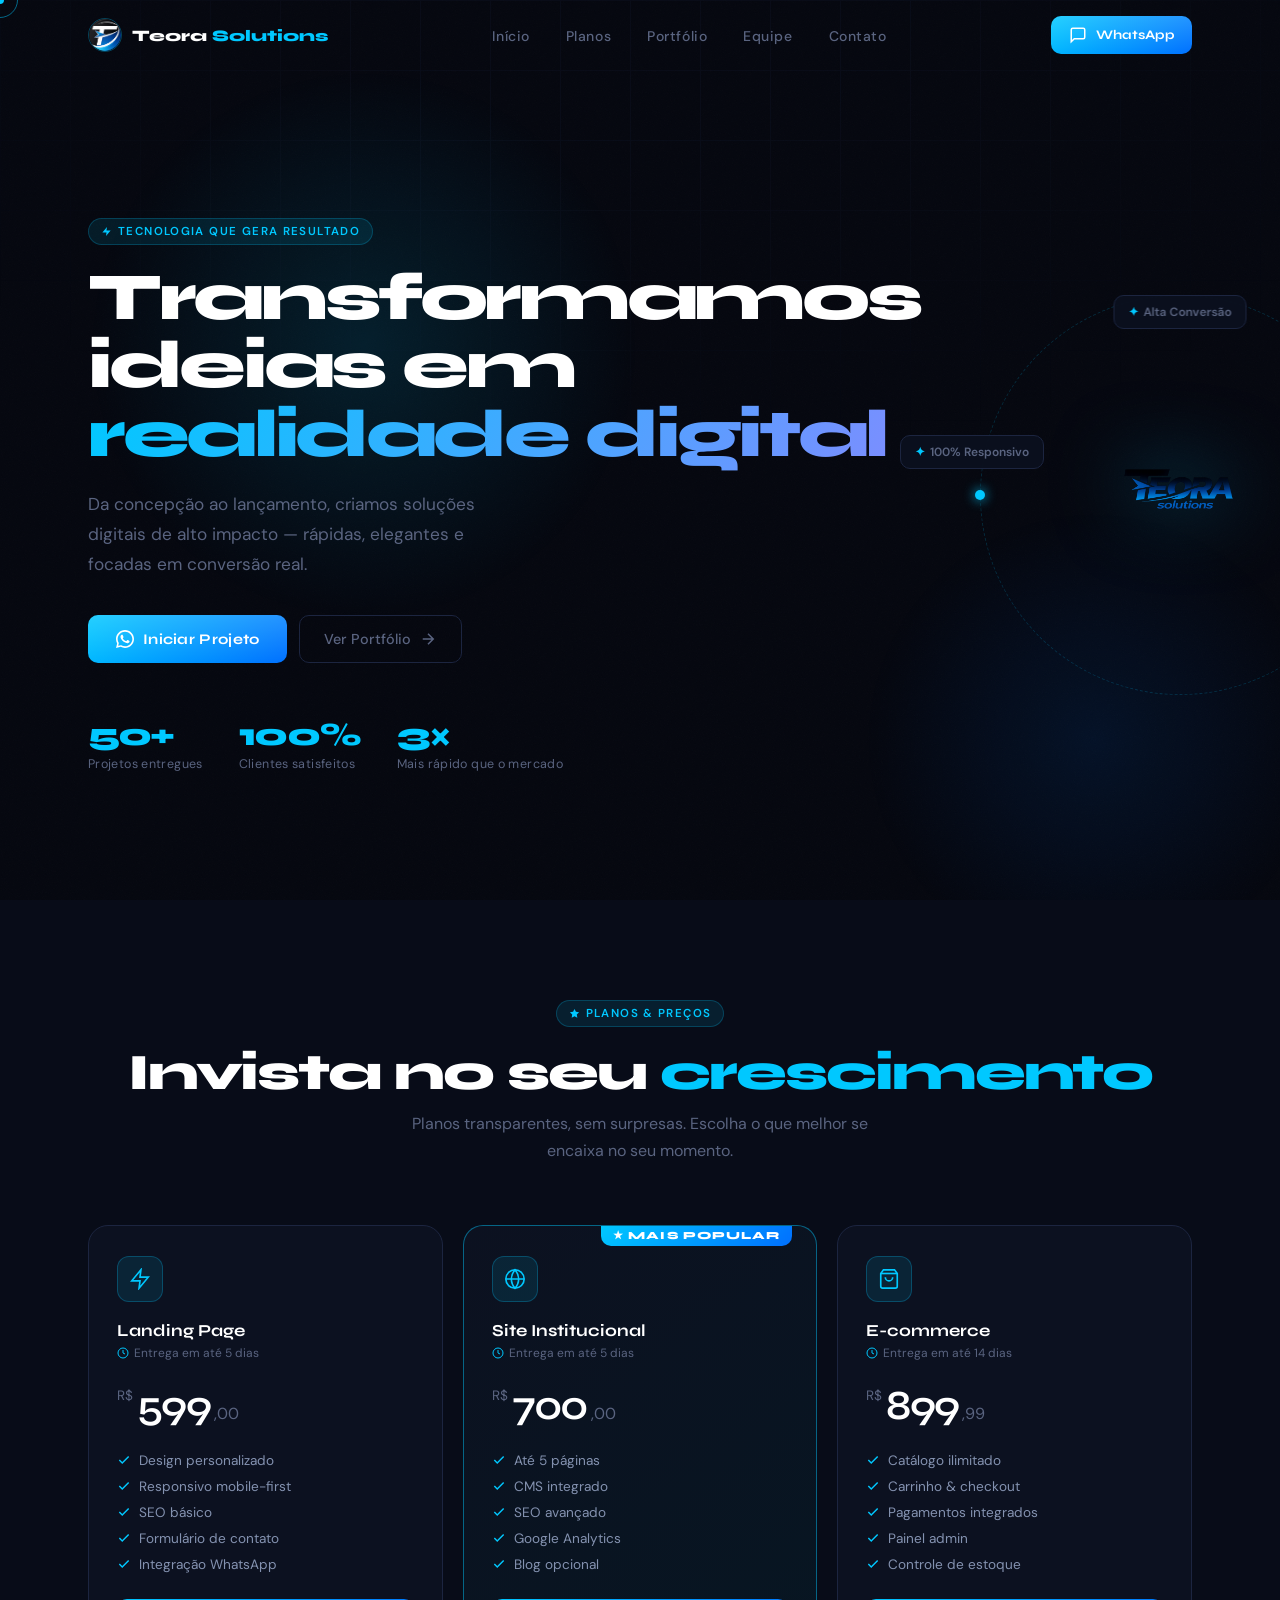
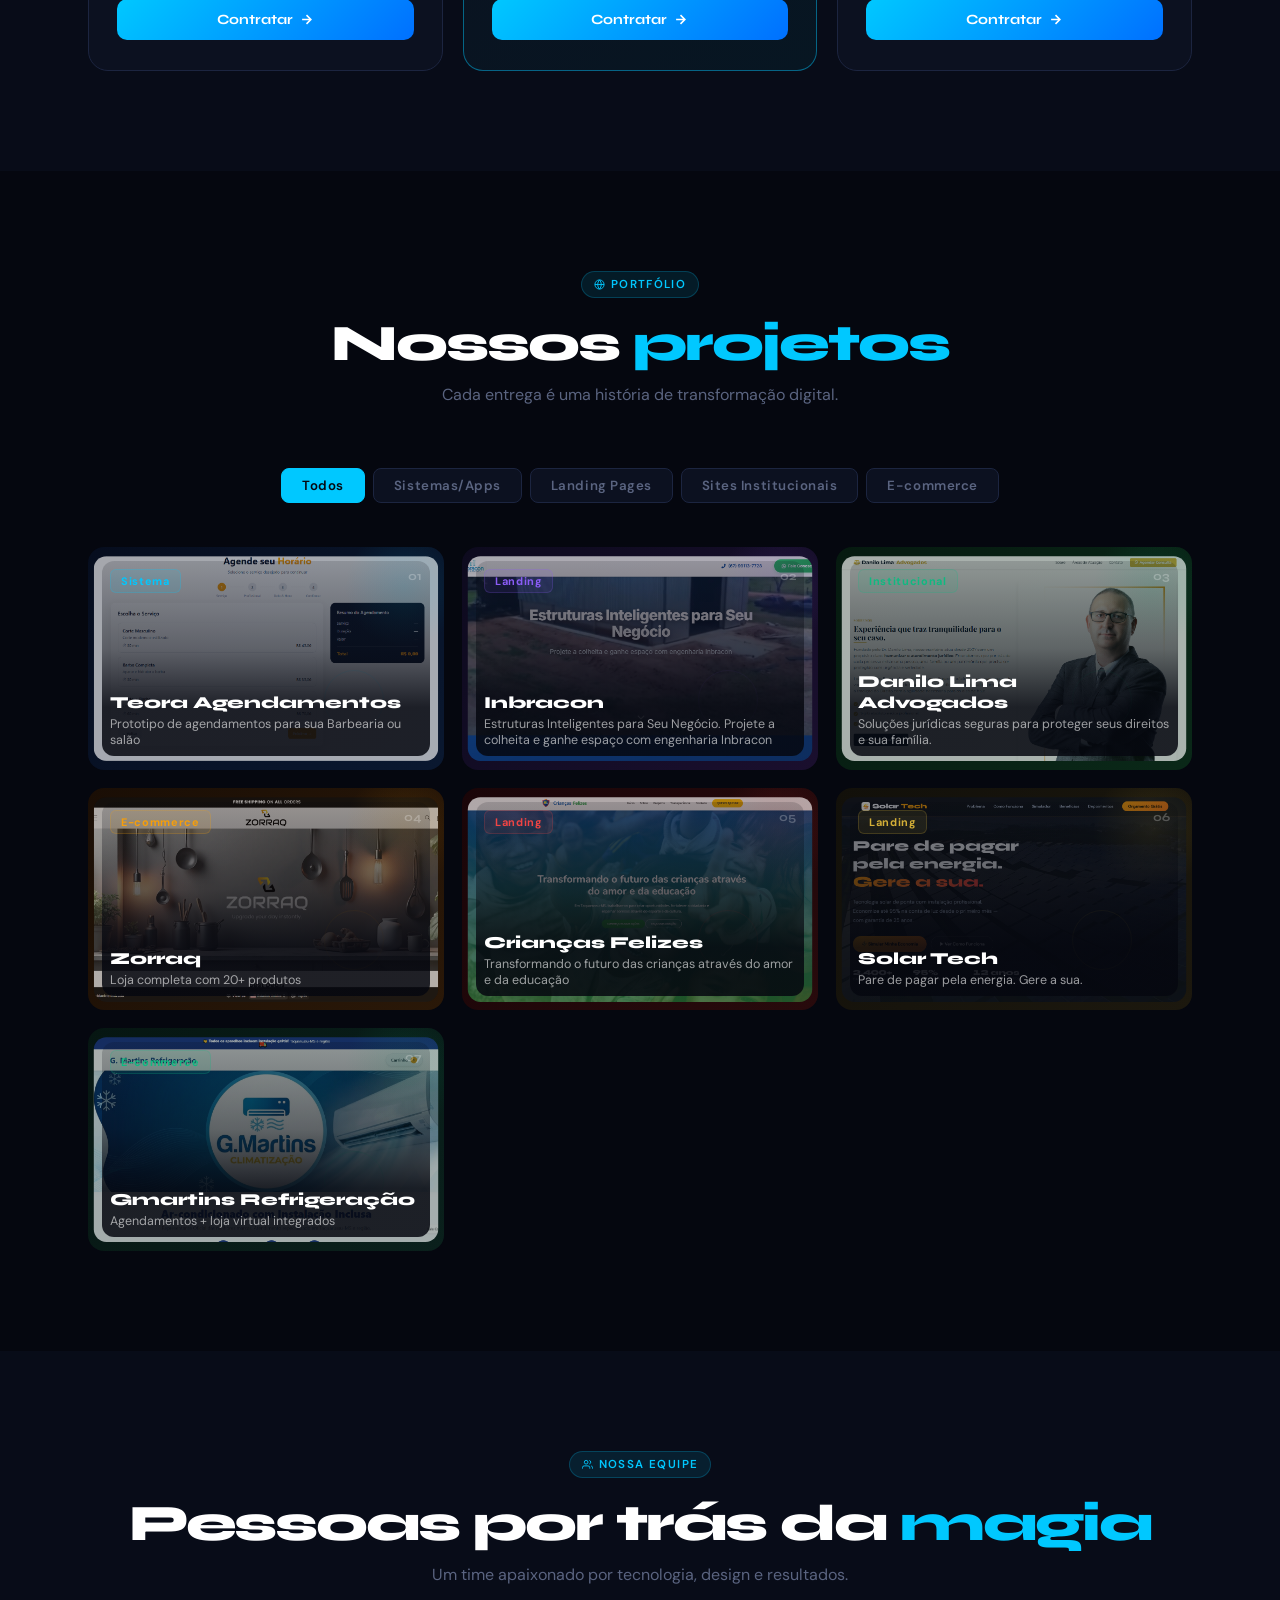
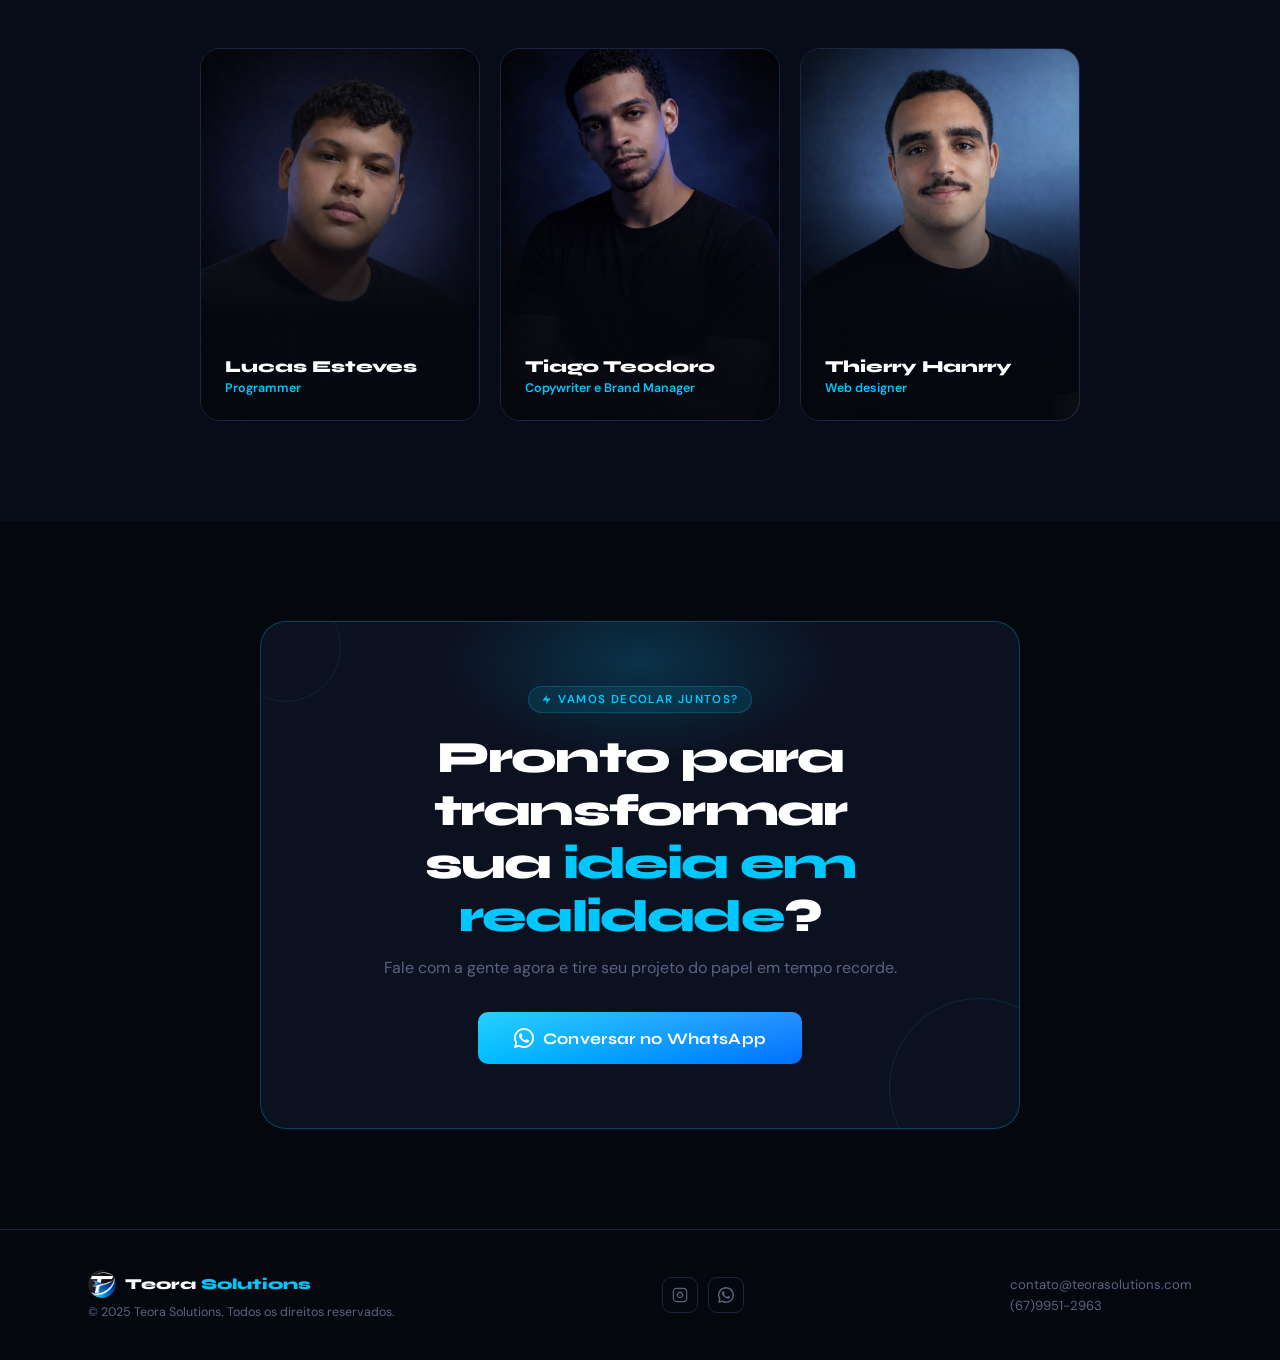
==== commit 4a718b89: "Update index.html" ====
--- a/index.html
+++ b/index.html
@@ -251,7 +251,7 @@
         <img src="img/img3.jpeg" alt="Enzo Silveira" />
         <div class="team-overlay">
           <div class="team-name">Lucas Esteves</div>
-          <div class="team-role">Dev Back-end</div>
+          <div class="team-role">Programmer</div>
         </div>
       </div>
       <div class="team-card reveal reveal-delay-2">
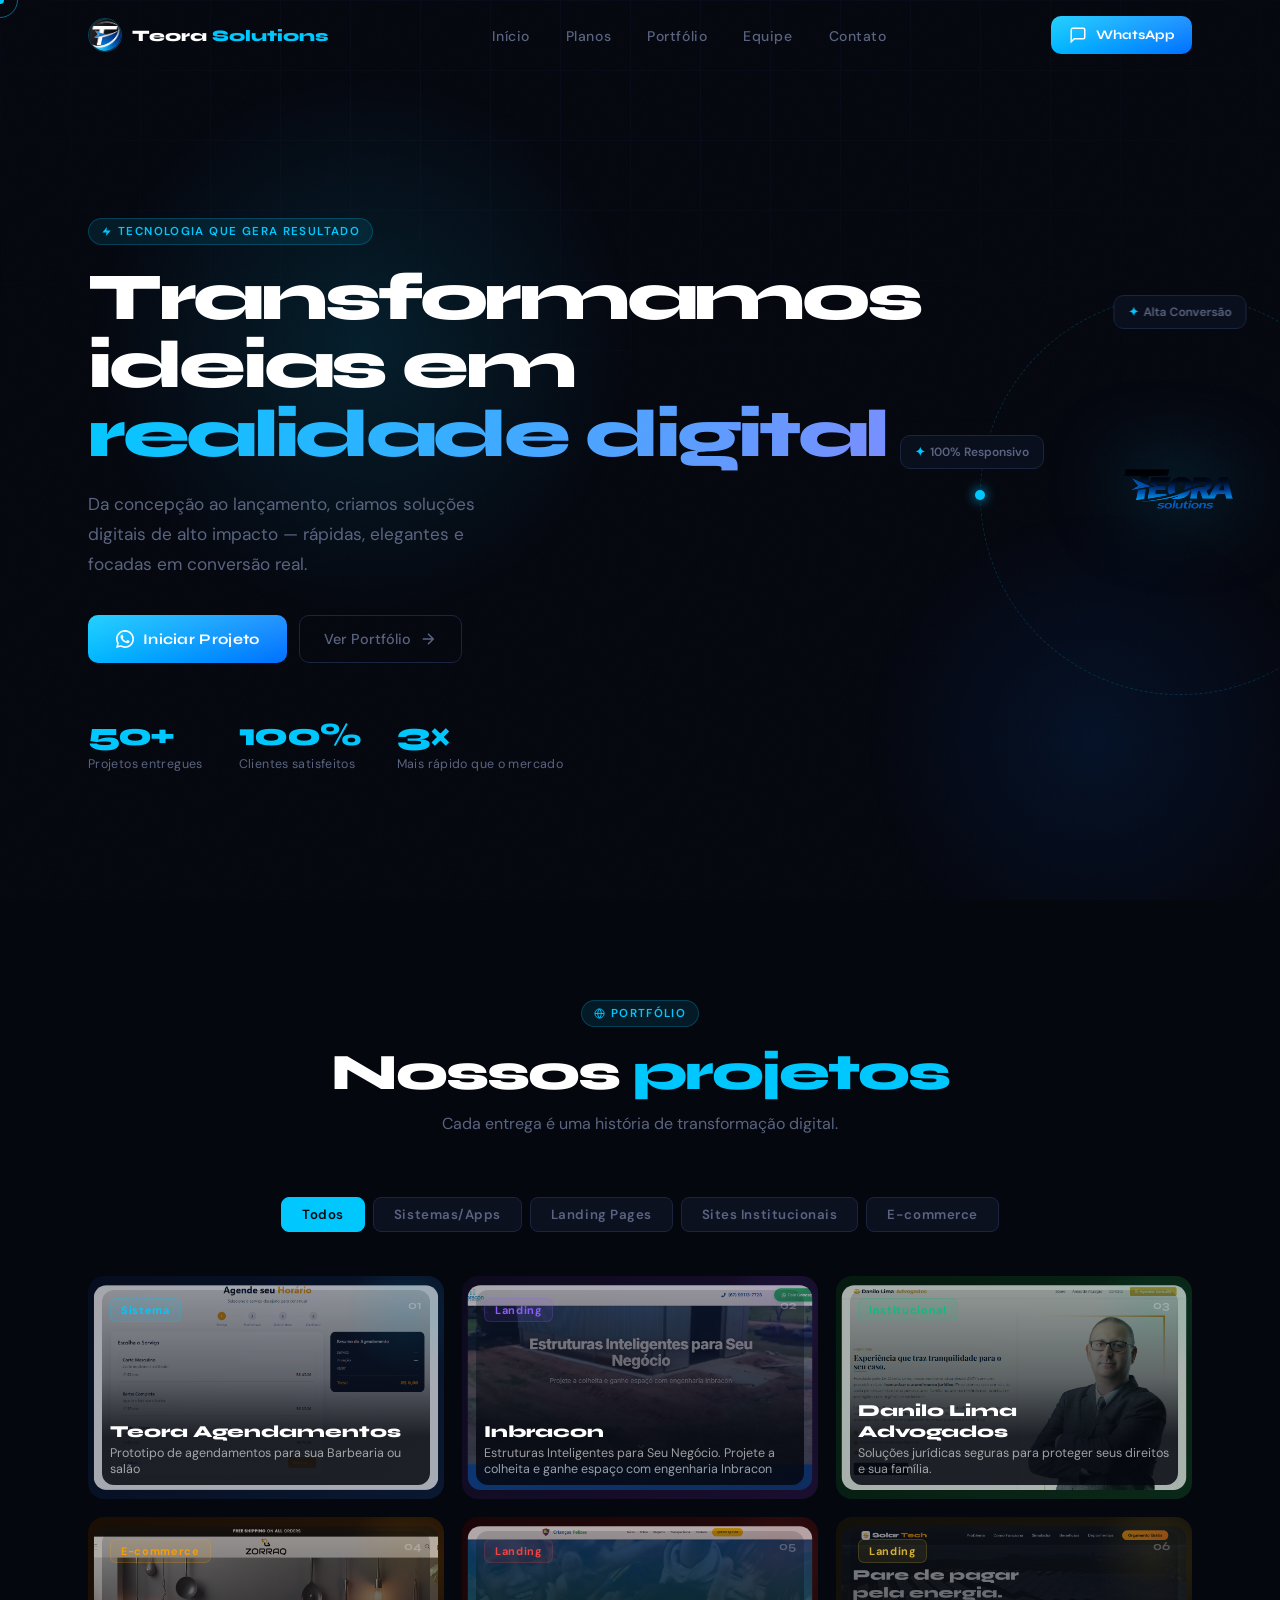
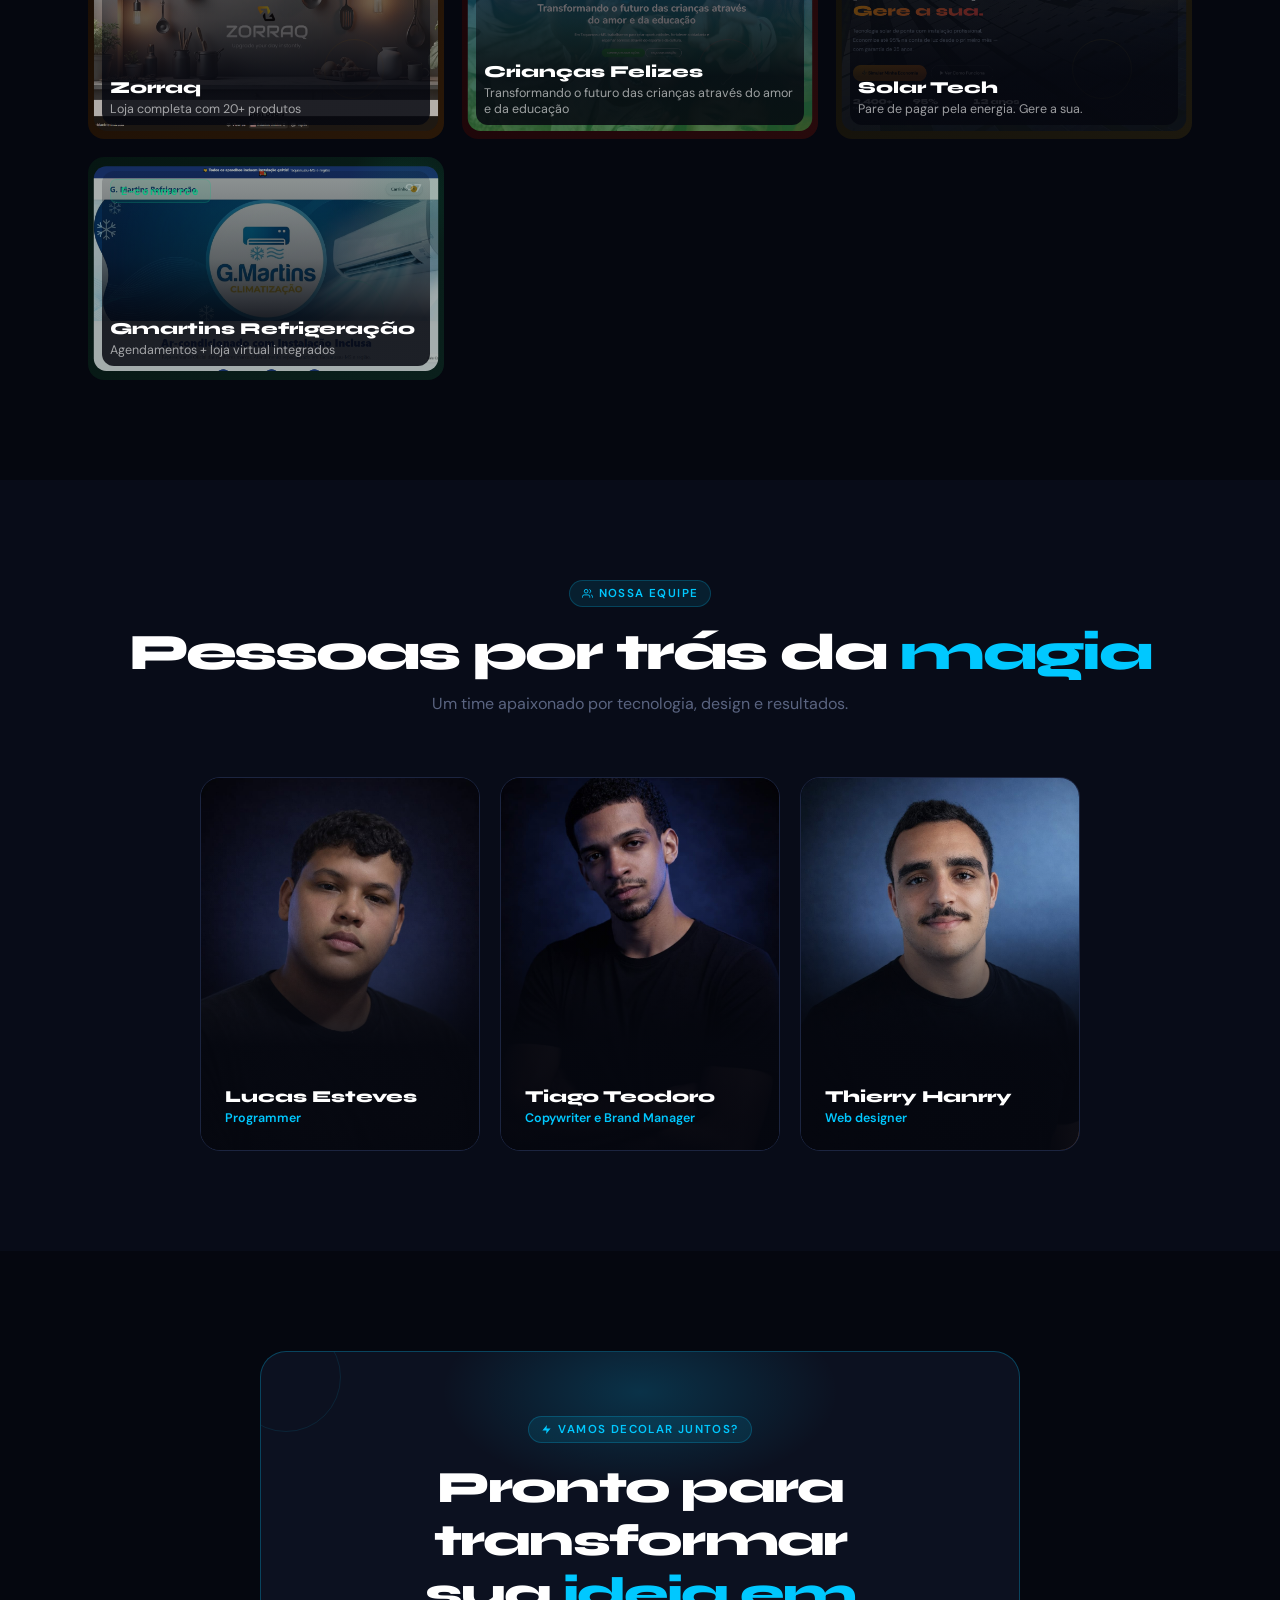
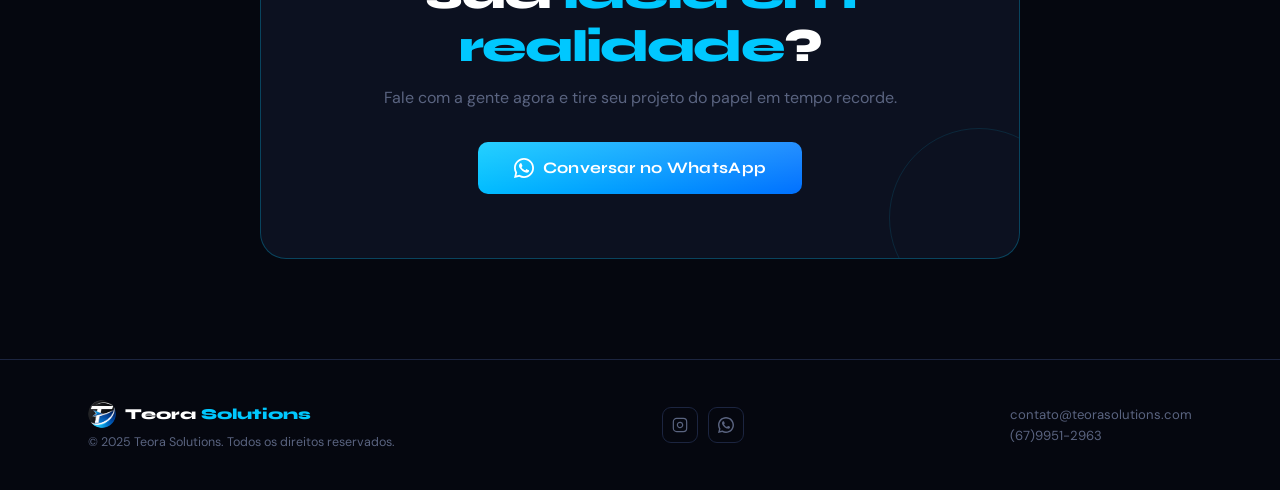
==== commit e1bb0e0b: "Update index.html" ====
--- a/index.html
+++ b/index.html
@@ -106,110 +106,6 @@
   </div>
 </section>
 
-<!-- ─── PLANS ─── -->
-<section id="planos" class="section section-alt">
-  <div class="container">
-    <div class="section-header reveal">
-      <div class="badge" style="justify-content:center;">
-        <svg viewBox="0 0 24 24" fill="currentColor"><polygon points="12 2 15.09 8.26 22 9.27 17 14.14 18.18 21.02 12 17.77 5.82 21.02 7 14.14 2 9.27 8.91 8.26 12 2"/></svg>
-        Planos & Preços
-      </div>
-      <h2 class="section-title">Invista no seu <span>crescimento</span></h2>
-      <p class="section-sub">Planos transparentes, sem surpresas. Escolha o que melhor se encaixa no seu momento.</p>
-    </div>
-
-    <div class="plans-grid">
-      <!-- Landing Page -->
-      <div class="plan-card reveal reveal-delay-1">
-        <div class="plan-icon-wrap">
-          <svg fill="none" viewBox="0 0 24 24" stroke="currentColor" stroke-width="1.8"><path d="M13 2L3 14h9l-1 8 10-12h-9l1-8z"/></svg>
-        </div>
-        <div class="plan-name">Landing Page</div>
-        <div class="plan-delivery">
-          <svg fill="none" viewBox="0 0 24 24" stroke="currentColor" stroke-width="2"><circle cx="12" cy="12" r="10"/><path d="M12 6v6l4 2"/></svg>
-          Entrega em até 5 dias
-        </div>
-        <div class="plan-price">
-          <span class="curr">R$</span>
-          <span class="amount"> 599</span>
-          <span class="cents">,00</span>
-        </div>
-        <ul class="plan-features">
-          <li><svg fill="none" viewBox="0 0 24 24" stroke="currentColor" stroke-width="2.5"><path d="M20 6L9 17l-5-5"/></svg>Design personalizado</li>
-          <li><svg fill="none" viewBox="0 0 24 24" stroke="currentColor" stroke-width="2.5"><path d="M20 6L9 17l-5-5"/></svg>Responsivo mobile-first</li>
-          <li><svg fill="none" viewBox="0 0 24 24" stroke="currentColor" stroke-width="2.5"><path d="M20 6L9 17l-5-5"/></svg>SEO básico</li>
-          <li><svg fill="none" viewBox="0 0 24 24" stroke="currentColor" stroke-width="2.5"><path d="M20 6L9 17l-5-5"/></svg>Formulário de contato</li>
-          <li><svg fill="none" viewBox="0 0 24 24" stroke="currentColor" stroke-width="2.5"><path d="M20 6L9 17l-5-5"/></svg>Integração WhatsApp</li>
-        </ul>
-        <button class="plan-btn" onclick="window.open('https://wa.me/556799512963?text=Quero+uma+Landing+page!','_blank')">
-          Contratar
-          <svg fill="none" viewBox="0 0 24 24" stroke="currentColor" stroke-width="2.5"><path d="M5 12h14M12 5l7 7-7 7"/></svg>
-        </button>
-      </div>
-
-      <!-- Site Institucional -->
-      <div class="plan-card popular reveal reveal-delay-2">
-        <div class="popular-badge">★ MAIS POPULAR</div>
-        <div class="plan-icon-wrap">
-          <svg fill="none" viewBox="0 0 24 24" stroke="currentColor" stroke-width="1.8"><circle cx="12" cy="12" r="10"/><path d="M2 12h20M12 2a15.3 15.3 0 0 1 4 10 15.3 15.3 0 0 1-4 10 15.3 15.3 0 0 1-4-10 15.3 15.3 0 0 1 4-10z"/></svg>
-        </div>
-        <div class="plan-name">Site Institucional</div>
-        <div class="plan-delivery">
-          <svg fill="none" viewBox="0 0 24 24" stroke="currentColor" stroke-width="2"><circle cx="12" cy="12" r="10"/><path d="M12 6v6l4 2"/></svg>
-          Entrega em até 5 dias
-        </div>
-        <div class="plan-price">
-          <span class="curr">R$</span>
-          <span class="amount"> 700</span>
-          <span class="cents">,00</span>
-        </div>
-        <ul class="plan-features">
-          <li><svg fill="none" viewBox="0 0 24 24" stroke="currentColor" stroke-width="2.5"><path d="M20 6L9 17l-5-5"/></svg>Até 5 páginas</li>
-          <li><svg fill="none" viewBox="0 0 24 24" stroke="currentColor" stroke-width="2.5"><path d="M20 6L9 17l-5-5"/></svg>CMS integrado</li>
-          <li><svg fill="none" viewBox="0 0 24 24" stroke="currentColor" stroke-width="2.5"><path d="M20 6L9 17l-5-5"/></svg>SEO avançado</li>
-          <li><svg fill="none" viewBox="0 0 24 24" stroke="currentColor" stroke-width="2.5"><path d="M20 6L9 17l-5-5"/></svg>Google Analytics</li>
-          <li><svg fill="none" viewBox="0 0 24 24" stroke="currentColor" stroke-width="2.5"><path d="M20 6L9 17l-5-5"/></svg>Blog opcional</li>
-        </ul>
-        <button class="plan-btn" onclick="window.open('https://wa.me/556799512963?text=Quero+um+site+institucional!','_blank')">
-          Contratar
-          <svg fill="none" viewBox="0 0 24 24" stroke="currentColor" stroke-width="2.5"><path d="M5 12h14M12 5l7 7-7 7"/></svg>
-        </button>
-      </div>
-
-      <!-- E-commerce -->
-      <div class="plan-card reveal reveal-delay-3">
-        <div class="plan-icon-wrap">
-          <svg fill="none" viewBox="0 0 24 24" stroke="currentColor" stroke-width="1.8"><path d="M6 2L3 6v14a2 2 0 0 0 2 2h14a2 2 0 0 0 2-2V6l-3-4z"/><line x1="3" y1="6" x2="21" y2="6"/><path d="M16 10a4 4 0 0 1-8 0"/></svg>
-        </div>
-        <div class="plan-name">E-commerce</div>
-        <div class="plan-delivery">
-          <svg fill="none" viewBox="0 0 24 24" stroke="currentColor" stroke-width="2"><circle cx="12" cy="12" r="10"/><path d="M12 6v6l4 2"/></svg>
-          Entrega em até 14 dias
-        </div>
-        <div class="plan-price">
-          <span class="curr">R$</span>
-          <span class="amount"> 899</span>
-          <span class="cents">,99</span>
-        </div>
-        <ul class="plan-features">
-          <li><svg fill="none" viewBox="0 0 24 24" stroke="currentColor" stroke-width="2.5"><path d="M20 6L9 17l-5-5"/></svg>Catálogo ilimitado</li>
-          <li><svg fill="none" viewBox="0 0 24 24" stroke="currentColor" stroke-width="2.5"><path d="M20 6L9 17l-5-5"/></svg>Carrinho & checkout</li>
-          <li><svg fill="none" viewBox="0 0 24 24" stroke="currentColor" stroke-width="2.5"><path d="M20 6L9 17l-5-5"/></svg>Pagamentos integrados</li>
-          <li><svg fill="none" viewBox="0 0 24 24" stroke="currentColor" stroke-width="2.5"><path d="M20 6L9 17l-5-5"/></svg>Painel admin</li>
-          <li><svg fill="none" viewBox="0 0 24 24" stroke="currentColor" stroke-width="2.5"><path d="M20 6L9 17l-5-5"/></svg>Controle de estoque</li>
-        </ul>
-        <button class="plan-btn" onclick="window.open('https://wa.me/556799512963?text=Quero+um+E-commerce!','_blank')">
-          Contratar
-          <svg fill="none" viewBox="0 0 24 24" stroke="currentColor" stroke-width="2.5"><path d="M5 12h14M12 5l7 7-7 7"/></svg>
-        </button>
-      </div>
-
-      <!-- Sistemas -->
-
-    </div>
-  </div>
-</section>
-
 <!-- ─── PORTFOLIO ─── -->
 <section id="portfolio" class="section">
   <div class="container">
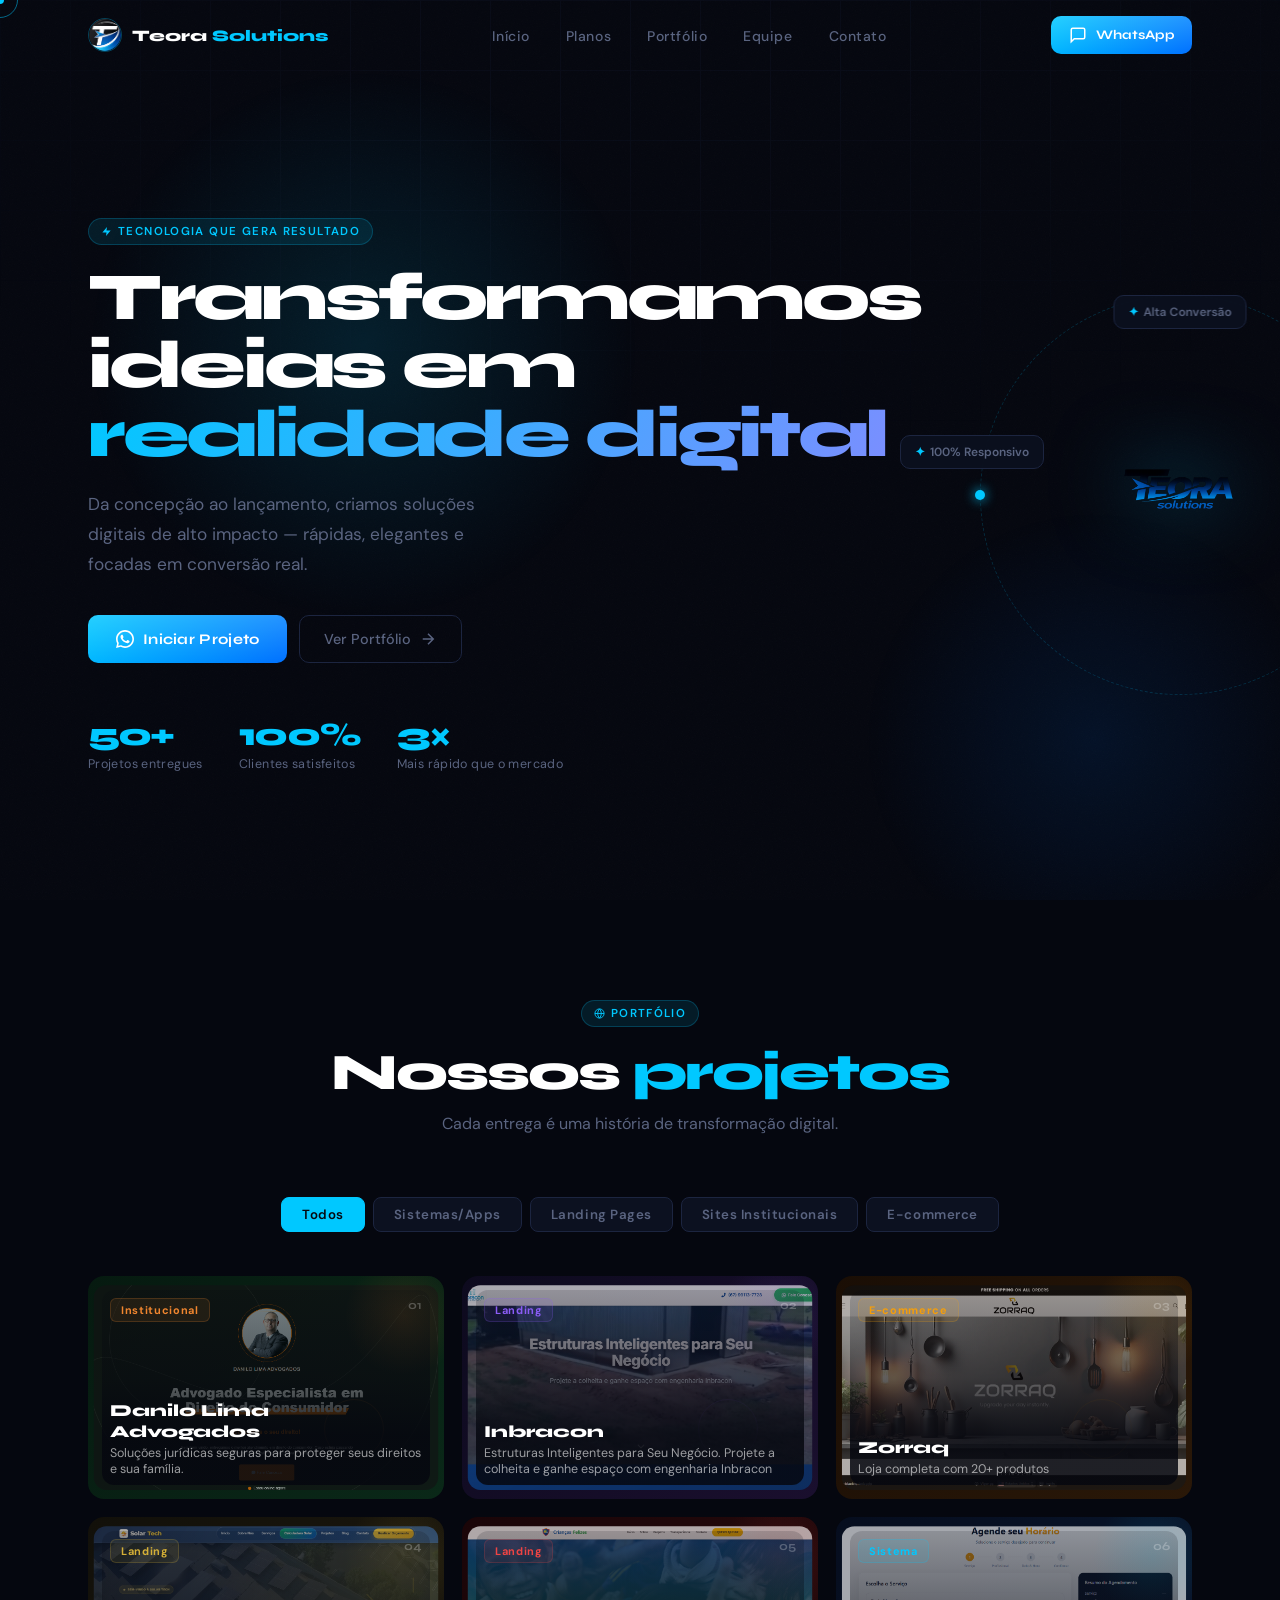
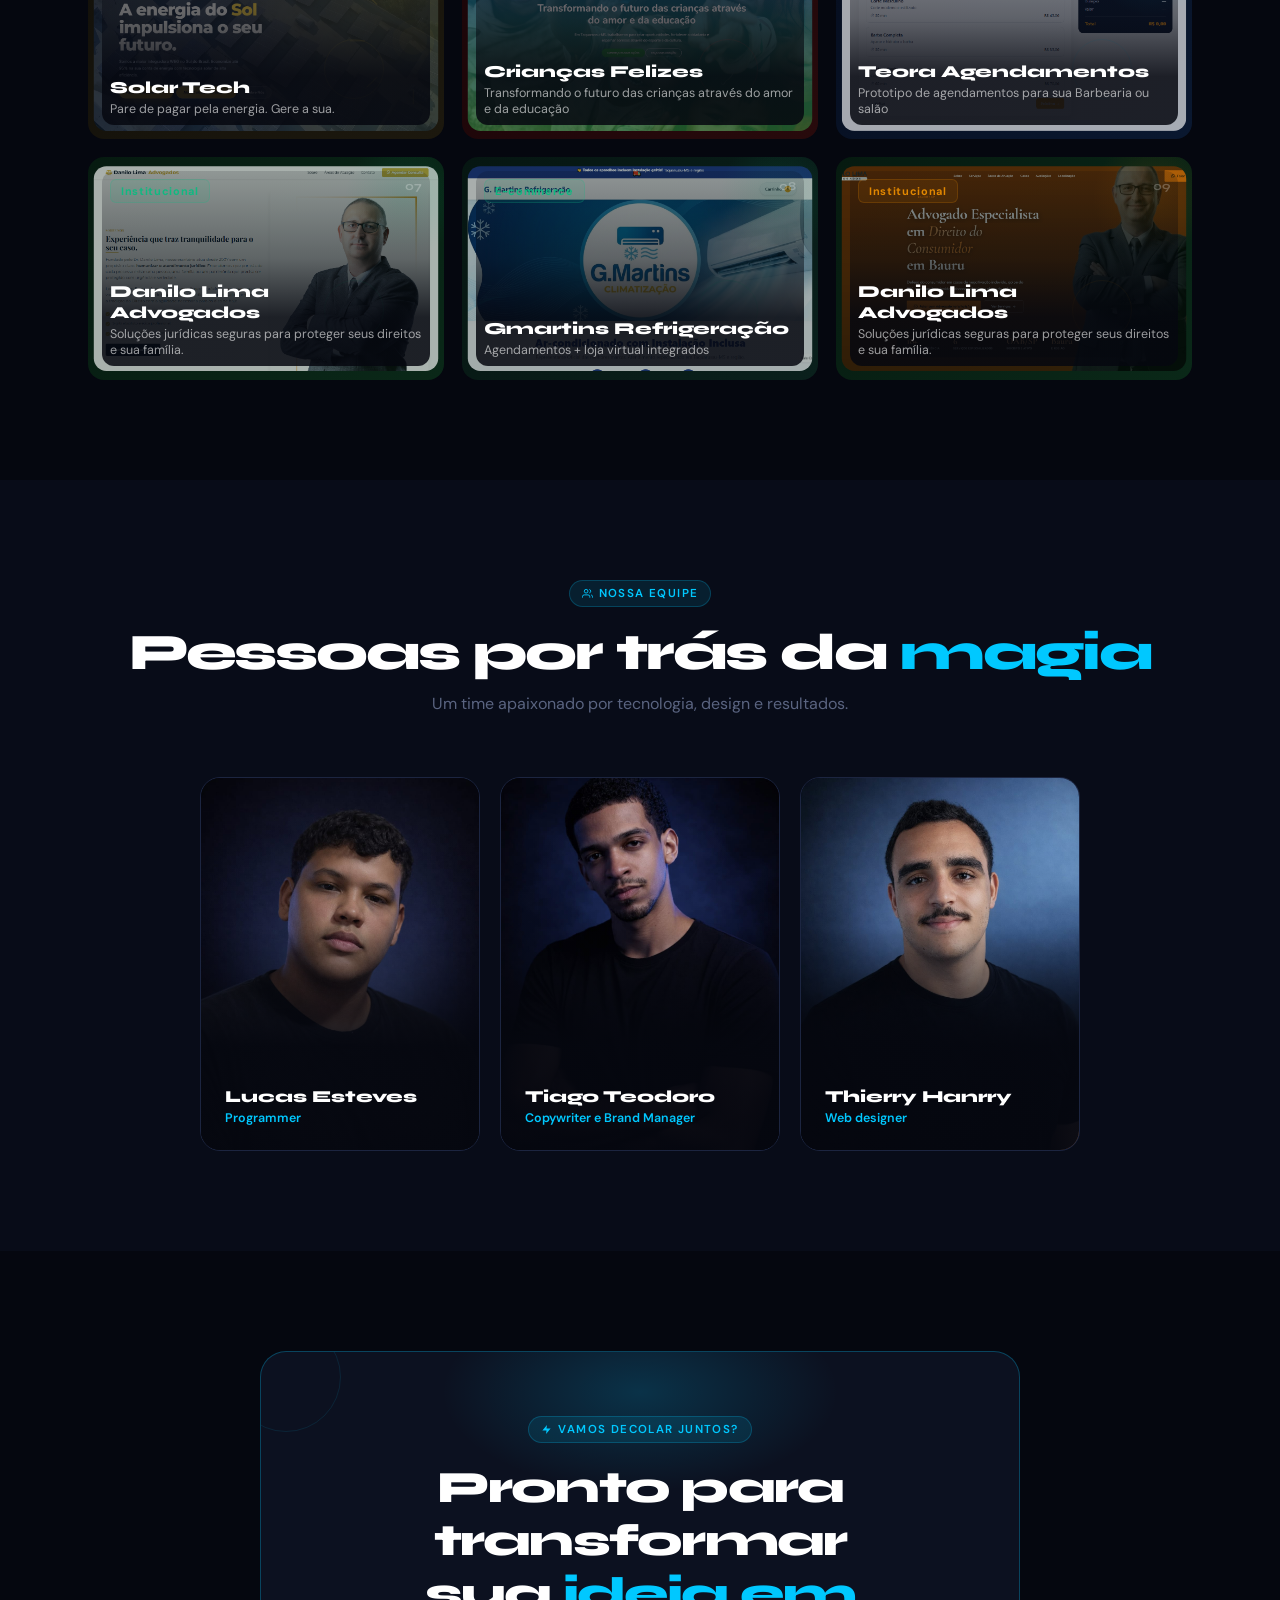
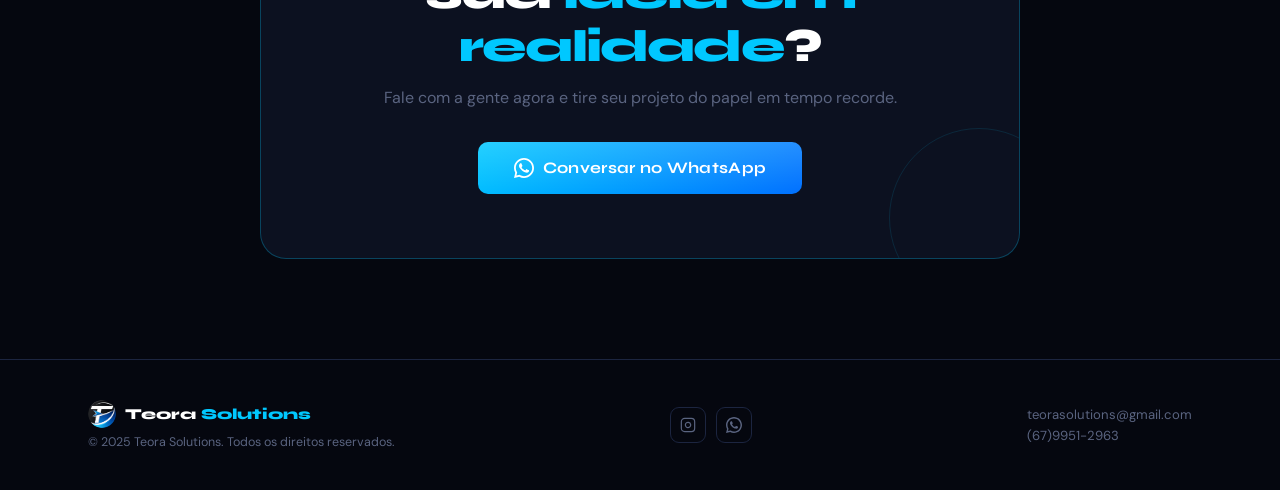
==== commit 4d597470: "atualizando" ====
--- a/index.html
+++ b/index.html
@@ -221,7 +221,7 @@
         </a>
       </div>
       <div class="footer-contact">
-        <a href="mailto:contato@teorasolutions.com">contato@teorasolutions.com</a>
+        <a href="mailto:contato@teorasolutions.com">teorasolutions@gmail.com</a>
         <a href="https://wa.me/556799512963?text=Quero+um+orçamento!">(67)9951-2963</a>
       </div>
     </div>
@@ -240,7 +240,6 @@
   </svg>
 </a>
 
-
 <script src="script.js"></script>
 </body>
 </html>
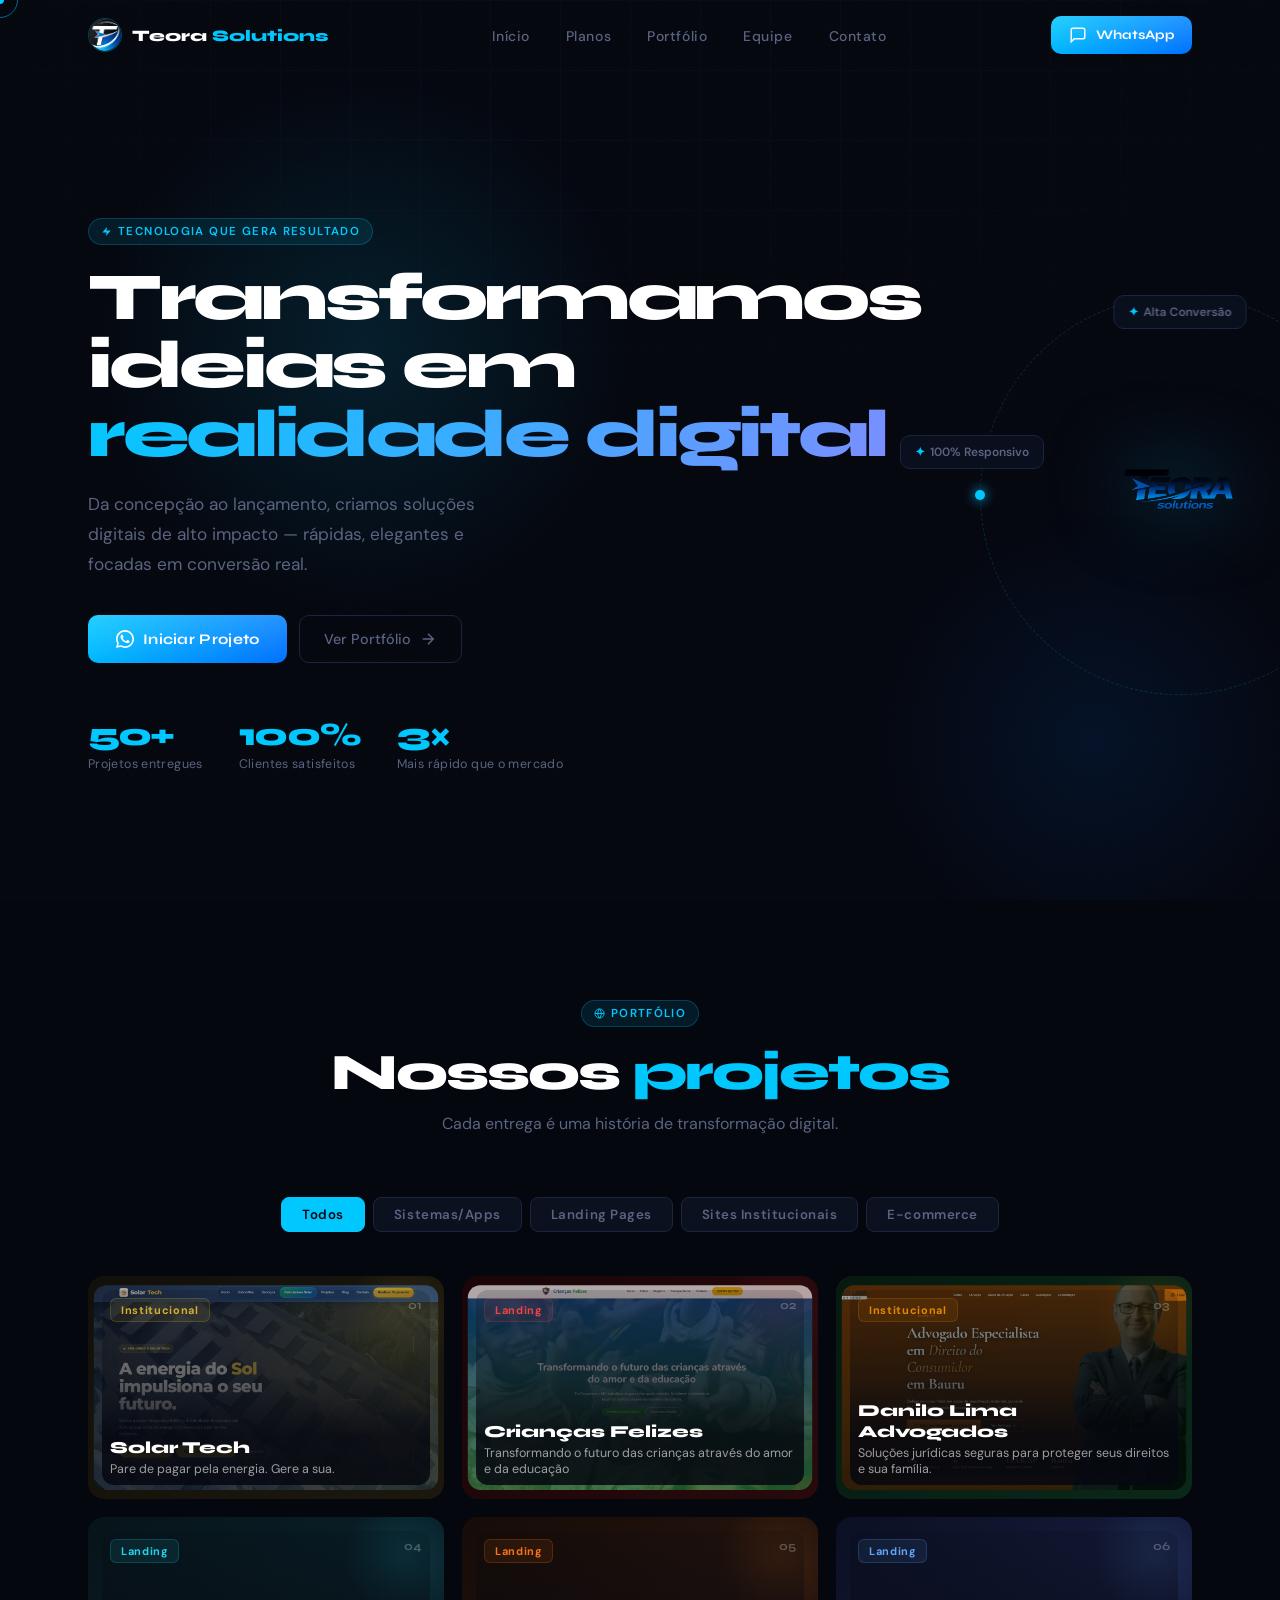
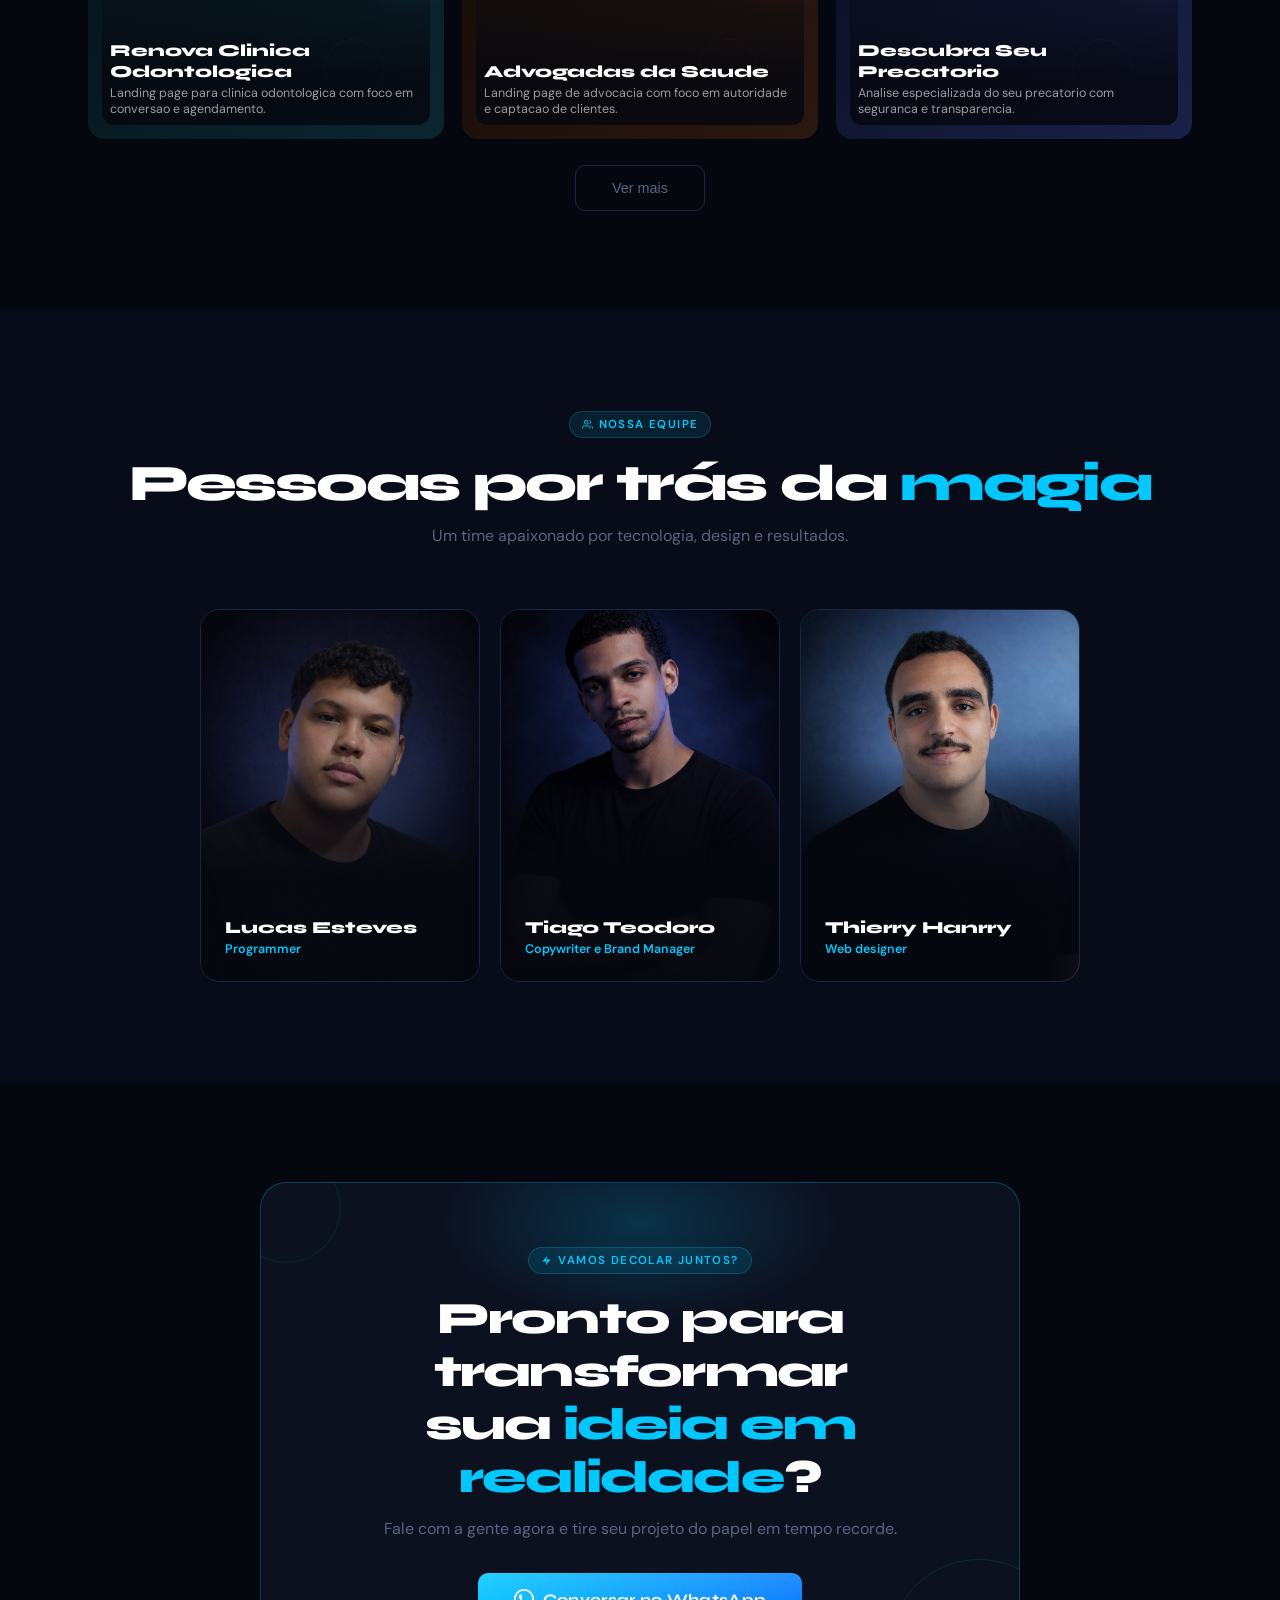
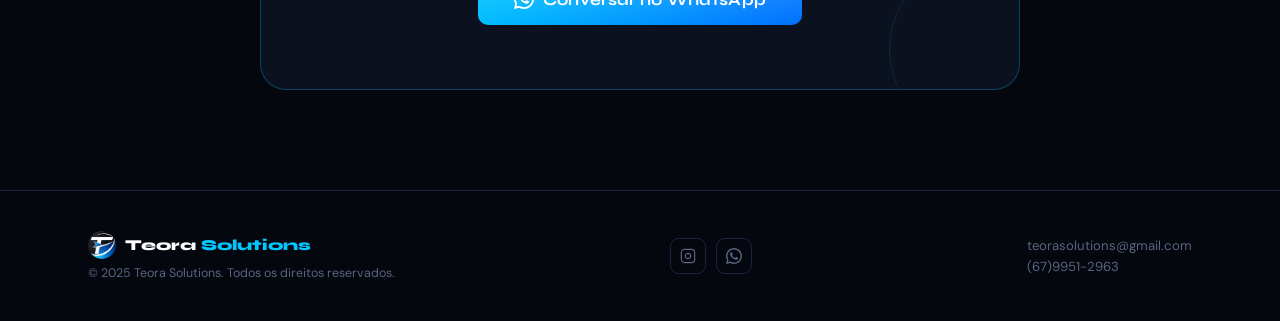
==== commit 610c3fda: "atualizando portfolio" ====
--- a/index.html
+++ b/index.html
@@ -8,7 +8,7 @@
 <link rel="preconnect" href="https://fonts.gstatic.com" crossorigin />
 <link href="https://fonts.googleapis.com/css2?family=Syne:wght@400;500;600;700;800&family=DM+Sans:wght@300;400;500;600&display=swap" rel="stylesheet" />
 <link rel="stylesheet" href="styles.css">
-<link rel="icon" href="/favicon.ico">
+<link rel="icon" type="image/jpeg" href="img/teora.jpeg">
 </head>
 <body>
 
@@ -128,6 +128,9 @@
     </div>
 
     <div class="port-grid" id="port-grid"></div>
+    <div class="port-more-wrap reveal">
+      <button id="portfolio-show-more" class="btn-ghost port-more-btn" type="button">Ver mais</button>
+    </div>
   </div>
 </section>
 
--- a/styles.css
+++ b/styles.css
@@ -423,6 +423,15 @@
   }
   .port-card:hover .port-hover-arrow { opacity: 1; transform: translateY(0); }
   .port-hover-arrow svg { width: 16px; height: 16px; color: #fff; }
+  .port-more-wrap {
+    display: flex;
+    justify-content: center;
+    margin-top: 26px;
+  }
+  .port-more-btn {
+    min-width: 130px;
+    justify-content: center;
+  }
 
   /* ─── TEAM ─── */
   .team-grid {
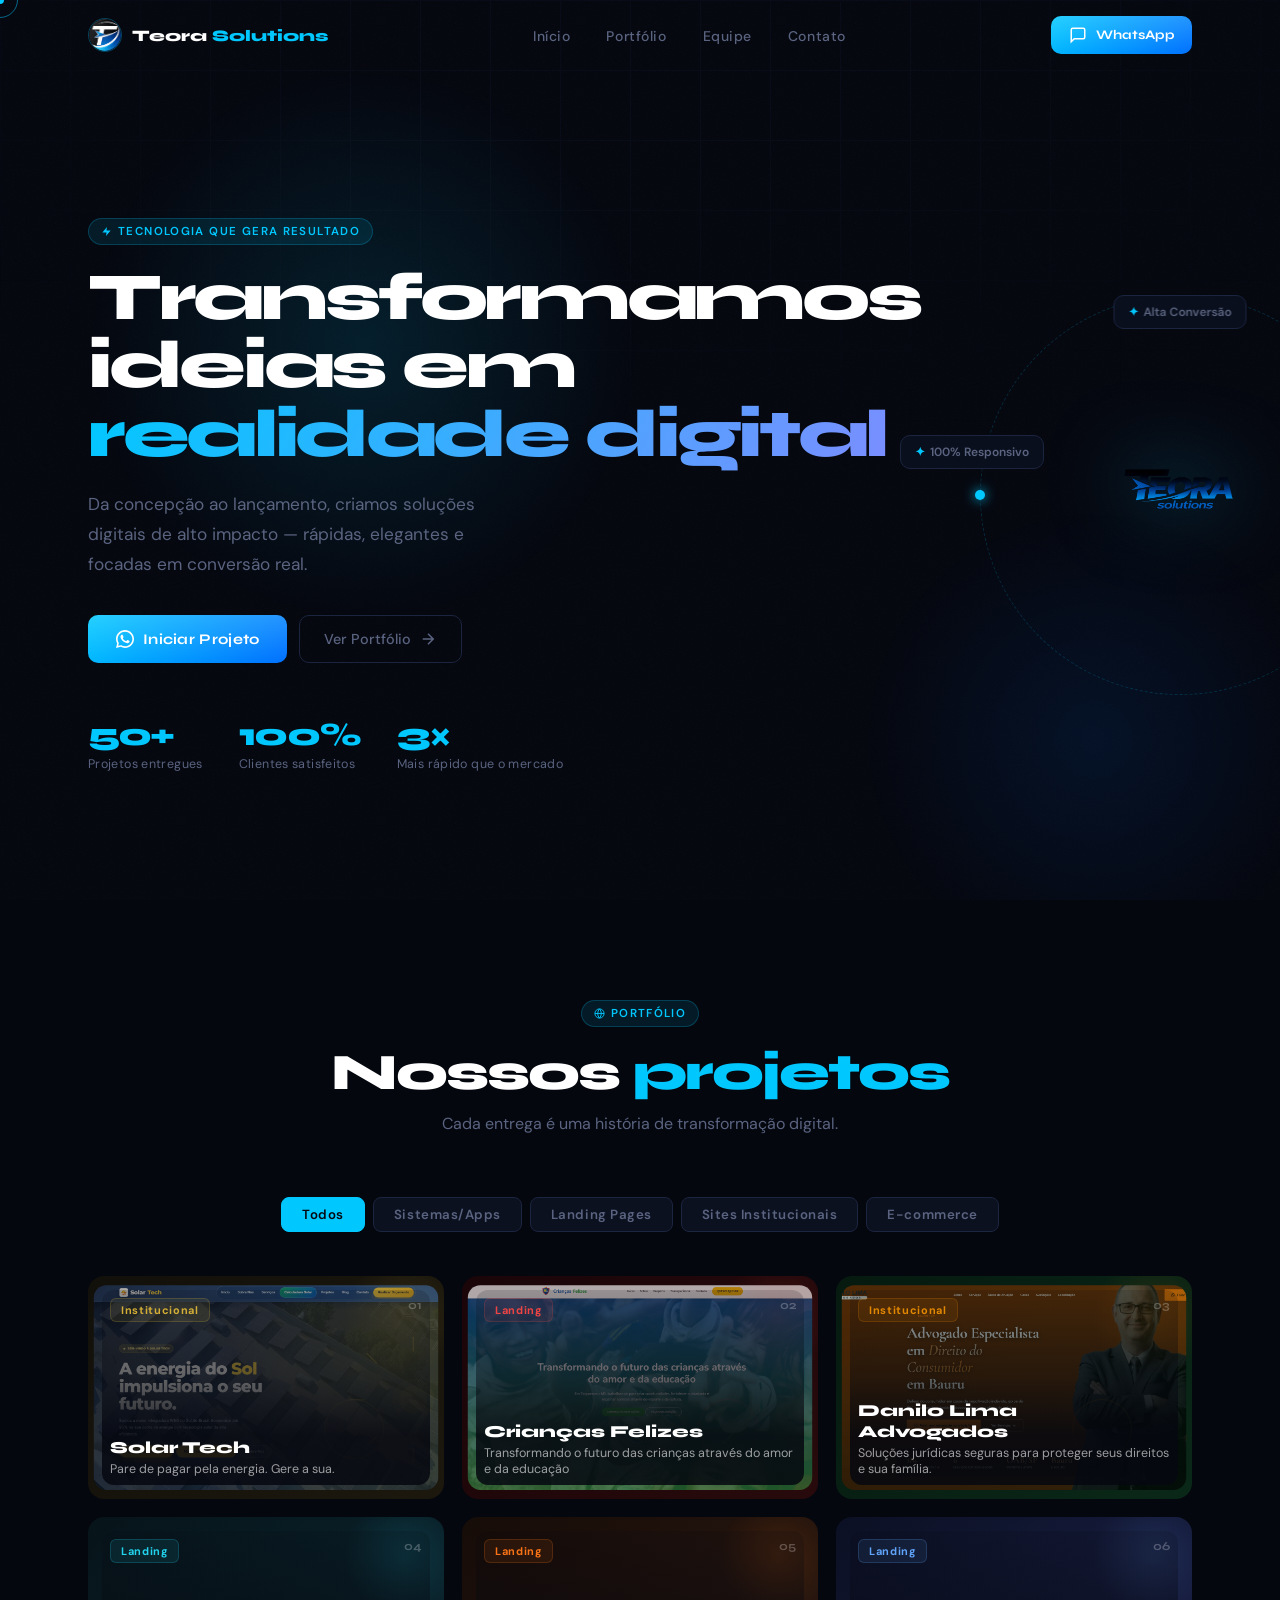
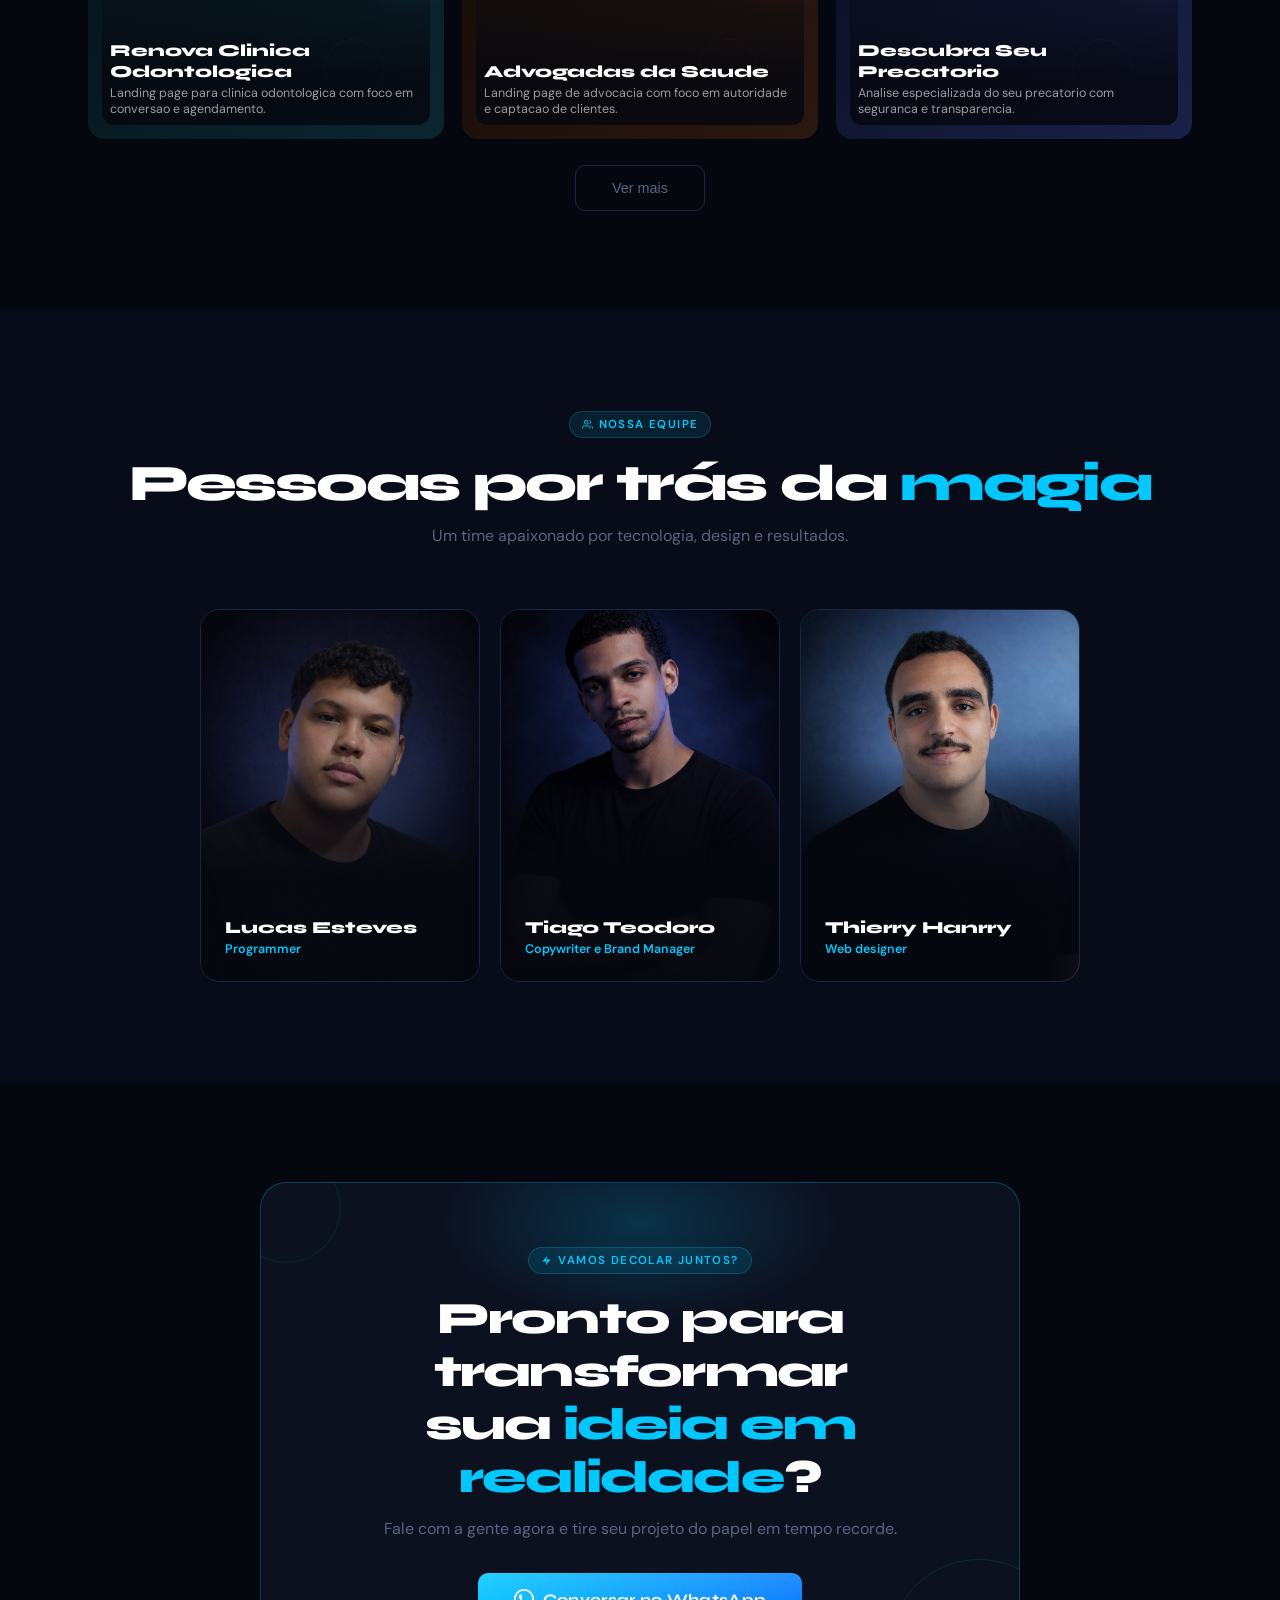
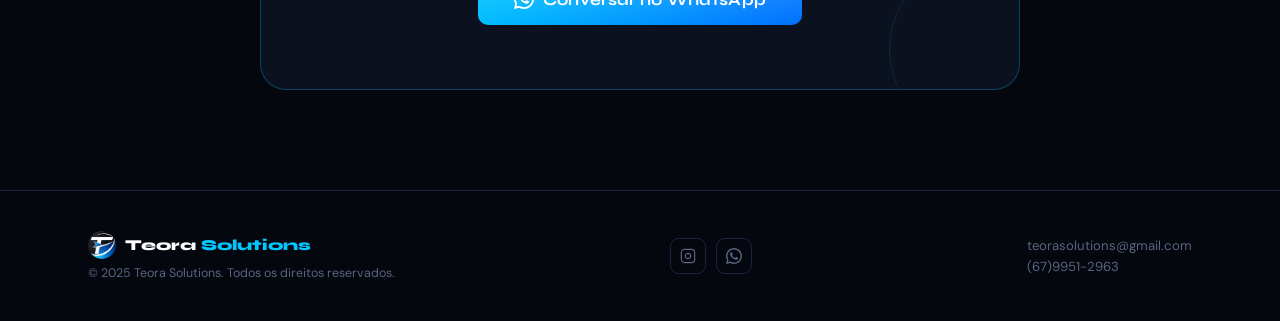
==== commit 14f48cf1: "Update index.html" ====
--- a/index.html
+++ b/index.html
@@ -34,7 +34,6 @@
     </a>
     <ul class="nav-links">
       <li><a href="#hero">Início</a></li>
-      <li><a href="#planos">Planos</a></li>
       <li><a href="#portfolio">Portfólio</a></li>
       <li><a href="#equipe">Equipe</a></li>
       <li><a href="#contato">Contato</a></li>
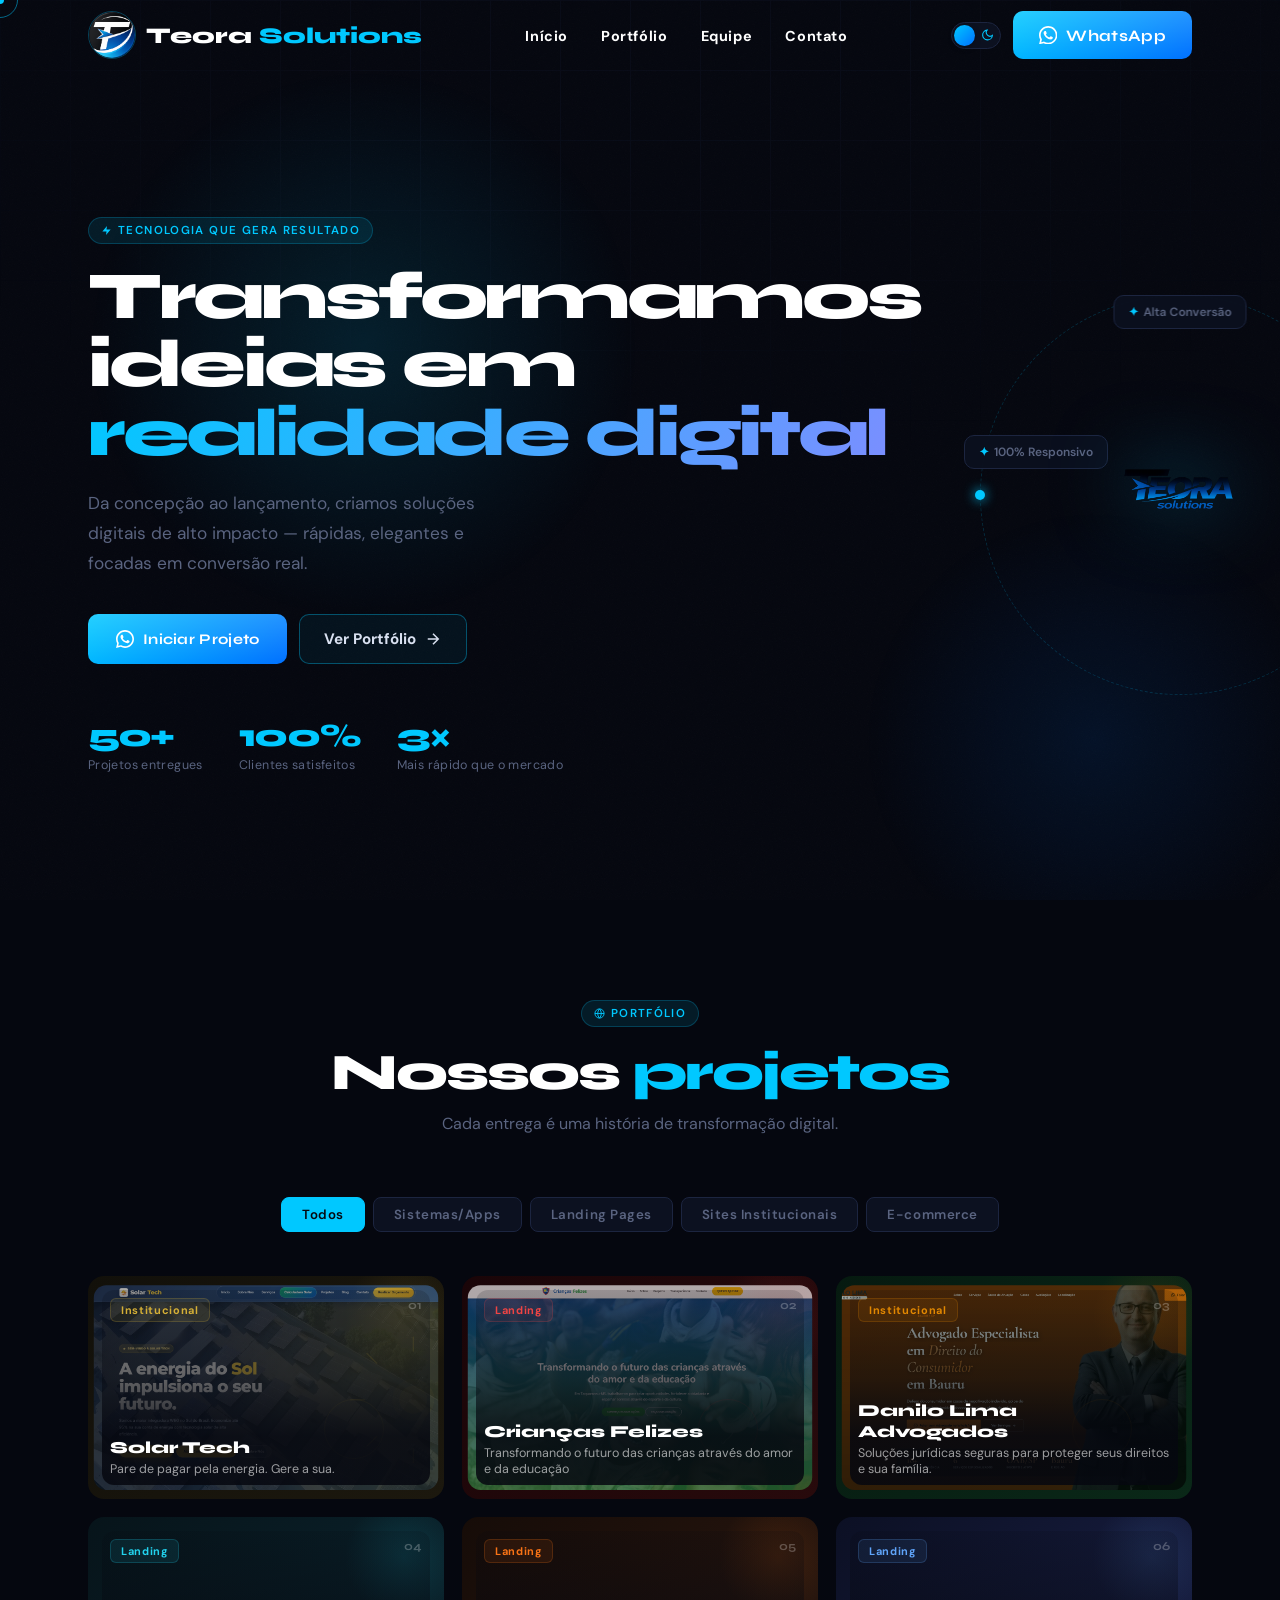
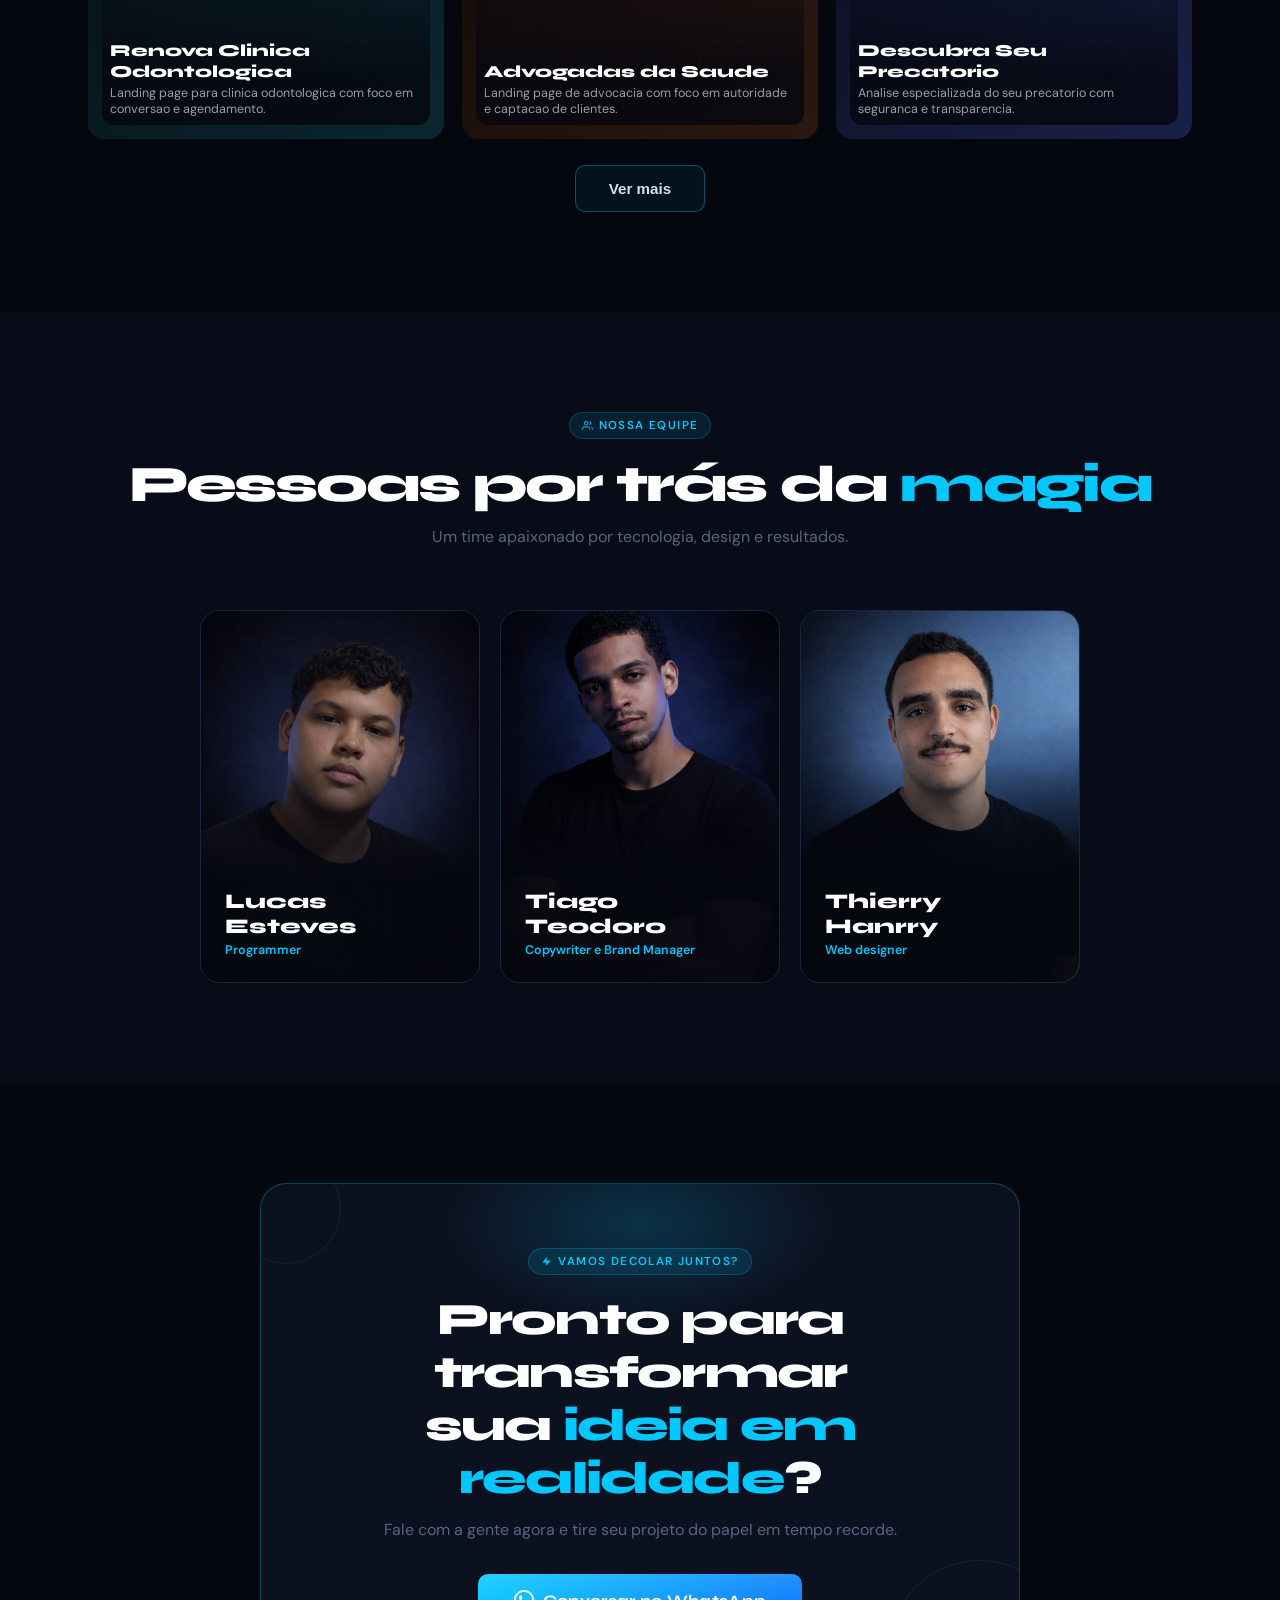
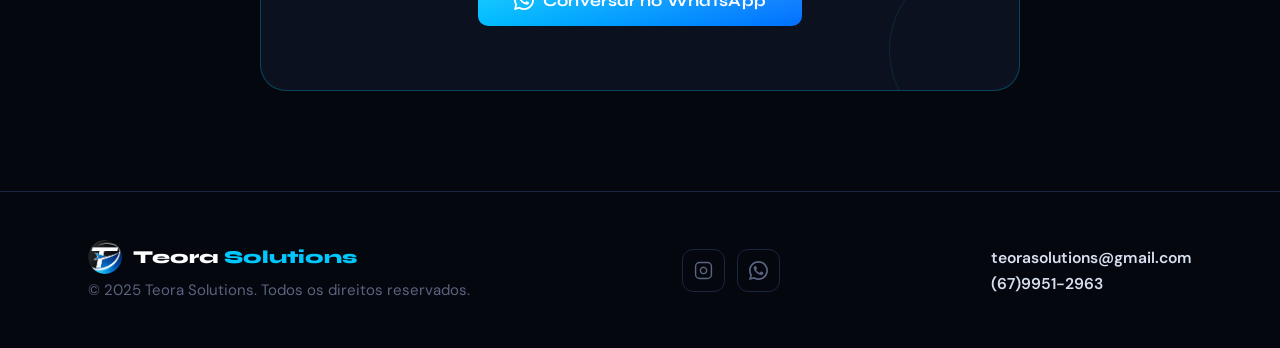
==== commit db7dd7a9: "update" ====
--- a/index.html
+++ b/index.html
@@ -4,9 +4,16 @@
 <meta charset="UTF-8" />
 <meta name="viewport" content="width=device-width, initial-scale=1.0" />
 <title>Teora Solutions — Tecnologia que Gera Resultado</title>
+<script>
+  try {
+    if (localStorage.getItem('teora-theme') === 'light') {
+      document.documentElement.setAttribute('data-theme', 'light');
+    }
+  } catch (e) {}
+</script>
 <link rel="preconnect" href="https://fonts.googleapis.com" />
 <link rel="preconnect" href="https://fonts.gstatic.com" crossorigin />
-<link href="https://fonts.googleapis.com/css2?family=Syne:wght@400;500;600;700;800&family=DM+Sans:wght@300;400;500;600&display=swap" rel="stylesheet" />
+<link href="https://fonts.googleapis.com/css2?family=Syne:wght@400;500;600;700;800&family=DM+Sans:wght@300;400;500;600;700&display=swap" rel="stylesheet" />
 <link rel="stylesheet" href="styles.css">
 <link rel="icon" type="image/jpeg" href="img/teora.jpeg">
 </head>
@@ -39,8 +46,18 @@
       <li><a href="#contato">Contato</a></li>
     </ul>
     <div class="nav-cta">
-      <a href="https://wa.me/556799512963?text=Quero+um+orçamento!" target="_blank" class="btn-primary" style="font-size:.82rem;padding:10px 18px;">
-        <svg class="btn-icon" fill="none" viewBox="0 0 24 24" stroke="currentColor" stroke-width="2"><path d="M21 15a2 2 0 0 1-2 2H7l-4 4V5a2 2 0 0 1 2-2h14a2 2 0 0 1 2 2z"/></svg>
+      <button type="button" id="theme-toggle" class="theme-toggle" aria-pressed="false" aria-label="Ativar tema claro">
+        <svg class="theme-toggle-icon icon-sun" viewBox="0 0 24 24" fill="none" stroke="currentColor" stroke-width="2" aria-hidden="true">
+          <circle cx="12" cy="12" r="4"/>
+          <path d="M12 2v2M12 20v2M4.93 4.93l1.41 1.41M17.66 17.66l1.41 1.41M2 12h2M20 12h2M6.34 17.66l-1.41 1.41M19.07 4.93l-1.41 1.41"/>
+        </svg>
+        <svg class="theme-toggle-icon icon-moon" viewBox="0 0 24 24" fill="none" stroke="currentColor" stroke-width="2" aria-hidden="true">
+          <path d="M21 12.79A9 9 0 1 1 11.21 3 7 7 0 0 0 21 12.79z"/>
+        </svg>
+        <span class="theme-toggle-knob"></span>
+      </button>
+      <a href="https://wa.me/556799512963?text=Quero+um+orçamento!" target="_blank" class="btn-primary">
+        <svg class="btn-icon" viewBox="0 0 24 24" fill="currentColor" aria-hidden="true"><path d="M17.472 14.382c-.297-.149-1.758-.867-2.03-.967-.273-.099-.471-.148-.67.15-.197.297-.767.966-.94 1.164-.173.199-.347.223-.644.075-.297-.15-1.255-.463-2.39-1.475-.883-.788-1.48-1.761-1.653-2.059-.173-.297-.018-.458.13-.606.134-.133.298-.347.446-.52.149-.174.198-.298.298-.497.099-.198.05-.371-.025-.52-.075-.149-.669-1.612-.916-2.207-.242-.579-.487-.5-.669-.51-.173-.008-.371-.01-.57-.01-.198 0-.52.074-.792.372-.272.297-1.04 1.016-1.04 2.479 0 1.462 1.065 2.875 1.213 3.074.149.198 2.096 3.2 5.077 4.487.709.306 1.262.489 1.694.625.712.227 1.36.195 1.871.118.571-.085 1.758-.719 2.006-1.413.248-.694.248-1.289.173-1.413-.074-.124-.272-.198-.57-.347z"/><path d="M12 0C5.373 0 0 5.373 0 12c0 2.123.554 4.117 1.523 5.847L.057 23.882l6.183-1.431A11.94 11.94 0 0012 24c6.627 0 12-5.373 12-12S18.627 0 12 0zm0 21.818a9.814 9.814 0 01-5.028-1.382l-.36-.214-3.73.863.936-3.618-.236-.375A9.798 9.798 0 012.182 12C2.182 6.58 6.58 2.182 12 2.182S21.818 6.58 21.818 12 17.42 21.818 12 21.818z"/></svg>
         WhatsApp
       </a>
       <button class="hamburger" onclick="toggleMenu()">☰</button>
@@ -182,7 +199,7 @@
           <svg viewBox="0 0 24 24" fill="currentColor"><path d="M13 2L3 14h9l-1 8 10-12h-9l1-8z"/></svg>
           Vamos decolar juntos?
         </div>
-        <h2 class="cta-title">Pronto para transformar<br>sua <span style="color:var(--blue)">ideia em realidade</span>?</h2>
+        <h2 class="cta-title">Pronto para transformar<br>sua <span style="color:var(--accent-text)">ideia em realidade</span>?</h2>
         <p class="cta-sub">Fale com a gente agora e tire seu projeto do papel em tempo recorde.</p>
         <a href="https://wa.me/556799512963?text=Quero+um+orçamento!" target="_blank" class="btn-primary" style="font-size:1rem;padding:16px 36px;margin:0 auto;display:inline-flex;">
           <svg style="width:20px;height:20px;" viewBox="0 0 24 24" fill="currentColor"><path d="M17.472 14.382c-.297-.149-1.758-.867-2.03-.967-.273-.099-.471-.148-.67.15-.197.297-.767.966-.94 1.164-.173.199-.347.223-.644.075-.297-.15-1.255-.463-2.39-1.475-.883-.788-1.48-1.761-1.653-2.059-.173-.297-.018-.458.13-.606.134-.133.298-.347.446-.52.149-.174.198-.298.298-.497.099-.198.05-.371-.025-.52-.075-.149-.669-1.612-.916-2.207-.242-.579-.487-.5-.669-.51-.173-.008-.371-.01-.57-.01-.198 0-.52.074-.792.372-.272.297-1.04 1.016-1.04 2.479 0 1.462 1.065 2.875 1.213 3.074.149.198 2.096 3.2 5.077 4.487.709.306 1.262.489 1.694.625.712.227 1.36.195 1.871.118.571-.085 1.758-.719 2.006-1.413.248-.694.248-1.289.173-1.413-.074-.124-.272-.198-.57-.347z"/><path d="M12 0C5.373 0 0 5.373 0 12c0 2.123.554 4.117 1.523 5.847L.057 23.882l6.183-1.431A11.94 11.94 0 0012 24c6.627 0 12-5.373 12-12S18.627 0 12 0zm0 21.818a9.814 9.814 0 01-5.028-1.382l-.36-.214-3.73.863.936-3.618-.236-.375A9.798 9.798 0 012.182 12C2.182 6.58 6.58 2.182 12 2.182S21.818 6.58 21.818 12 17.42 21.818 12 21.818z"/></svg>
--- a/styles.css
+++ b/styles.css
@@ -10,7 +10,34 @@
     --blue-dim: rgba(0,200,255,.08);
     --text:     #D8E0F0;
     --muted:    #5A6480;
+    --muted-2:  #8492B0;
     --white:    #FFFFFF;
+    /* cor de texto/ícone segura sobre a própria página (contraste); --blue continua livre para fundos, gradientes e brilhos decorativos */
+    --accent-text:  #00C8FF;
+    --grad-a:       var(--blue);
+    --grad-b:       #7B8EFF;
+    --navbar-scrim: rgba(5,7,15,.88);
+    --menu-scrim:   rgba(8,12,24,.97);
+    --chip-bg:      rgba(12,17,32,.9);
+  }
+
+  /* ─── TEMA CLARO ─── */
+  :root[data-theme="light"] {
+    --bg:       #F6F8FC;
+    --bg2:      #EDF1F8;
+    --surface:  #FFFFFF;
+    --border:   #D7DEEA;
+    --blue-dim: rgba(0,120,200,.08);
+    --text:     #16213B;
+    --muted:    #5C6B85;
+    --muted-2:  #536080;
+    --white:    #0B1220;
+    --accent-text:  #0066CC;
+    --grad-a:       #0066CC;
+    --grad-b:       #5B4FE8;
+    --navbar-scrim: rgba(255,255,255,.86);
+    --menu-scrim:   rgba(255,255,255,.97);
+    --chip-bg:      rgba(255,255,255,.92);
   }
   html { scroll-behavior: smooth; }
   body {
@@ -70,7 +97,7 @@
   .container { max-width: 1160px; margin: 0 auto; padding: 0 28px; position: relative; z-index: 1; }
   .badge {
     display: inline-flex; align-items: center; gap: 6px;
-    background: rgba(0,200,255,.1); color: var(--blue);
+    background: rgba(0,200,255,.1); color: var(--accent-text);
     font-size: .72rem; font-weight: 600; letter-spacing: .12em;
     text-transform: uppercase; padding: 5px 12px; border-radius: 100px;
     border: 1px solid rgba(0,200,255,.22); margin-bottom: 18px;
@@ -81,7 +108,7 @@
     font-weight: 800; letter-spacing: -.04em; line-height: 1.08;
     color: var(--white);
   }
-  .section-title span { color: var(--blue); }
+  .section-title span { color: var(--accent-text); }
   .section-sub { color: var(--muted); font-size: 1rem; line-height: 1.7; margin-top: 10px; }
 
   /* ─── BUTTONS ─── */
@@ -103,14 +130,21 @@
   .btn-primary:hover { transform: translateY(-3px); box-shadow: 0 12px 40px rgba(0,200,255,.4); }
   .btn-ghost {
     display: inline-flex; align-items: center; gap: 8px;
-    background: transparent; color: var(--muted);
-    font-size: .9rem; font-weight: 500;
+    background: rgba(0,200,255,.06); color: var(--text);
+    font-size: .95rem; font-weight: 700;
     padding: 14px 24px; border-radius: 10px;
-    border: 1px solid var(--border); cursor: pointer;
+    border: 1px solid rgba(0,200,255,.35); cursor: pointer;
     transition: all .25s; text-decoration: none;
   }
-  .btn-ghost:hover { border-color: rgba(0,200,255,.3); color: var(--text); background: var(--blue-dim); }
+  .btn-ghost:hover { border-color: rgba(0,200,255,.7); color: var(--white); background: rgba(0,200,255,.14); }
   .btn-icon { width: 18px; height: 18px; }
+  /* botão da navbar: cresce junto com a largura da tela, limitado pelos 70px da barra */
+  .nav-cta .btn-primary {
+    font-size: clamp(.9rem, .75rem + .35vw, 1rem);
+    padding: clamp(11px, .55vw + 7px, 15px) clamp(20px, 1.1vw + 12px, 30px);
+  }
+  /* o ícone acompanha o tamanho da fonte do próprio botão */
+  .nav-cta .btn-primary .btn-icon { width: 1.15em; height: 1.15em; flex: none; }
 
   /* ─── NAVBAR ─── */
   #navbar {
@@ -119,7 +153,7 @@
     border-bottom: 1px solid transparent;
   }
   #navbar.scrolled {
-    background: rgba(5,7,15,.88);
+    background: var(--navbar-scrim);
     backdrop-filter: blur(22px);
     border-color: var(--border);
   }
@@ -129,25 +163,56 @@
   }
   .nav-logo { display: flex; align-items: center; gap: 10px; text-decoration: none; }
   .nav-logo-img {
-    width: 34px; height: 34px; border-radius: 50%;
+    width: 48px; height: 48px; border-radius: 50%;
     object-fit: cover; border: 1px solid rgba(0,200,255,.3);
   }
-  .nav-logo-text { font-family: 'Syne', sans-serif; font-weight: 800; font-size: 1rem; color: var(--white); }
-  .nav-logo-text span { color: var(--blue); }
-  .nav-links { display: flex; gap: 36px; list-style: none; }
+  .nav-logo-text { font-family: 'Syne', sans-serif; font-weight: 800; font-size: 1.4rem; color: var(--white); }
+  .nav-logo-text span { color: var(--accent-text); }
+  .nav-links { display: flex; gap: clamp(20px, 2.6vw, 36px); list-style: none; }
   .nav-links a {
-    color: var(--muted); font-size: .875rem; font-weight: 500;
+    color: var(--white); font-size: .9rem; font-weight: 700;
     text-decoration: none; letter-spacing: .04em;
     position: relative; transition: color .2s;
   }
   .nav-links a::after {
     content: ''; position: absolute; bottom: -4px; left: 0; right: 0;
-    height: 1px; background: var(--blue);
+    height: 1px; background: var(--accent-text);
     transform: scaleX(0); transition: transform .3s;
   }
-  .nav-links a:hover { color: var(--white); }
+  .nav-links a:hover { color: var(--accent-text); }
   .nav-links a:hover::after { transform: scaleX(1); }
   .nav-cta { display: flex; align-items: center; gap: 12px; }
+
+  /* ─── INTERRUPTOR DE TEMA (sol/lua) ─── */
+  .theme-toggle {
+    position: relative;
+    width: 50px; height: 27px; flex: none;
+    border-radius: 999px; padding: 0;
+    background: var(--surface); border: 1px solid var(--border);
+    cursor: pointer; transition: border-color .25s;
+  }
+  .theme-toggle:hover { border-color: rgba(0,200,255,.4); }
+  .theme-toggle:focus-visible { outline: 2px solid var(--blue); outline-offset: 2px; }
+  .theme-toggle-icon {
+    position: absolute; top: 50%; width: 13px; height: 13px;
+    transform: translateY(-50%);
+    color: var(--muted); pointer-events: none; transition: color .3s;
+  }
+  .theme-toggle-icon.icon-sun { left: 6px; }
+  .theme-toggle-icon.icon-moon { right: 6px; }
+  :root:not([data-theme="light"]) .theme-toggle-icon.icon-moon { color: var(--blue); }
+  :root[data-theme="light"] .theme-toggle-icon.icon-sun { color: #E8A23D; }
+  .theme-toggle-knob {
+    position: absolute; top: 2px; left: 2px;
+    width: 21px; height: 21px; border-radius: 50%;
+    background: linear-gradient(135deg, var(--blue), var(--blue2));
+    box-shadow: 0 2px 6px rgba(0,0,0,.3);
+    transition: transform .3s cubic-bezier(.4,0,.2,1);
+  }
+  :root[data-theme="light"] .theme-toggle-knob {
+    transform: translateX(23px);
+    background: linear-gradient(135deg, #FFC55C, #E8A23D);
+  }
   .hamburger {
     display: none; background: none; border: 1px solid var(--border);
     color: var(--text); border-radius: 8px; padding: 6px 10px;
@@ -175,7 +240,7 @@
     top: 70px;
     left: 0;
     right: 0;
-    background: rgba(8,12,24,.97);
+    background: var(--menu-scrim);
     backdrop-filter: blur(20px);
     border-bottom: 1px solid var(--border);
     padding: 20px 28px;
@@ -190,10 +255,10 @@
   }
 
   #mobile-menu a {
-    color: var(--text);
+    color: var(--white);
     text-decoration: none;
     font-size: 1rem;
-    font-weight: 500;
+    font-weight: 700;
   }
 }
 
@@ -238,7 +303,7 @@
     animation: fadeUp .7s .12s ease both;
   }
   .hero-title .grad {
-    background: linear-gradient(120deg, var(--blue), #7B8EFF);
+    background: linear-gradient(120deg, var(--grad-a), var(--grad-b));
     -webkit-background-clip: text; -webkit-text-fill-color: transparent;
     background-clip: text;
   }
@@ -255,7 +320,7 @@
     display: flex; gap: 36px; margin-top: 52px; flex-wrap: wrap;
     animation: fadeUp .7s .44s ease both;
   }
-  .stat-n { font-family: 'Syne', sans-serif; font-size: 2rem; font-weight: 900; color: var(--blue); letter-spacing: -.04em; }
+  .stat-n { font-family: 'Syne', sans-serif; font-size: 2rem; font-weight: 900; color: var(--accent-text); letter-spacing: -.04em; }
   .stat-l { font-size: .78rem; color: var(--muted); margin-top: 2px; letter-spacing: .03em; }
 
   /* Hero visual */
@@ -285,17 +350,17 @@
   @keyframes float { 0%,100% { transform: translate(-50%,-50%) translateY(0) rotate(0deg); } 50% { transform: translate(-50%,-50%) translateY(-10px) rotate(0deg); } }
   .center-logo img { width: 480px; height: 480px; object-fit: contain; filter: drop-shadow(0 0 40px rgba(0,200,255,.5)); }
   .floating-tag {
-    position: absolute; background: rgba(12,17,32,.9);
+    position: absolute; background: var(--chip-bg);
     border: 1px solid var(--border); border-radius: 10px;
     padding: 8px 14px; font-size: .75rem; font-weight: 600;
     color: var(--muted); white-space: nowrap;
     backdrop-filter: blur(10px);
     animation: counter-spin 18s linear infinite;
   }
-  .floating-tag span { color: var(--blue); margin-right: 5px; }
+  .floating-tag span { color: var(--accent-text); margin-right: 5px; }
   .tag-1 { top: 0; left: 50%; transform: translateX(-50%); }
   .tag-2 { bottom: 8%; right: -14%; }
-  .tag-3 { top: 35%; left: -20%; }
+  .tag-3 { top: 35%; left: -4%; }
 
   /* ─── SECTION WRAPPER ─── */
   .section { padding: 100px 0; position: relative; }
@@ -323,6 +388,11 @@
   .plan-card:hover::before { opacity: 1; }
   .plan-card:hover { transform: translateY(-5px); box-shadow: 0 20px 60px rgba(0,200,255,.12); border-color: rgba(0,200,255,.3); }
   .plan-card.popular {
+    /* card sempre escuro para se destacar dos demais — fixa os tokens de texto no tema claro, já que o fundo não muda */
+    --white: #FFFFFF;
+    --muted: #8492B0;
+    --muted-2: #8492B0;
+    --accent-text: #00C8FF;
     border-color: rgba(0,200,255,.45);
     background: linear-gradient(145deg, #0C1120, #071622);
   }
@@ -339,17 +409,17 @@
     display: flex; align-items: center; justify-content: center;
     margin-bottom: 18px;
   }
-  .plan-icon-wrap svg { width: 22px; height: 22px; color: var(--blue); }
+  .plan-icon-wrap svg { width: 22px; height: 22px; color: var(--accent-text); }
   .plan-name { font-family: 'Syne', sans-serif; font-weight: 700; font-size: 1.05rem; color: var(--white); margin-bottom: 4px; }
   .plan-delivery { font-size: .75rem; color: var(--muted); display: flex; align-items: center; gap: 5px; margin-bottom: 20px; }
-  .plan-delivery svg { width: 12px; height: 12px; color: var(--blue); }
+  .plan-delivery svg { width: 12px; height: 12px; color: var(--accent-text); }
   .plan-price { margin-bottom: 22px; }
   .plan-price .curr { font-size: .85rem; color: var(--muted); vertical-align: top; line-height: 2.2; }
   .plan-price .amount { font-family: 'Syne', sans-serif; font-size: 2.6rem; font-weight: 600; color: var(--white); letter-spacing: -.04em; }
   .plan-price .cents { font-size: 1rem; color: var(--muted); }
   .plan-features { list-style: none; display: flex; flex-direction: column; gap: 9px; margin-bottom: 26px; }
-  .plan-features li { display: flex; align-items: center; gap: 8px; font-size: .85rem; color: #8492B0; }
-  .plan-features li svg { width: 14px; height: 14px; color: var(--blue); flex-shrink: 0; }
+  .plan-features li { display: flex; align-items: center; gap: 8px; font-size: .85rem; color: var(--muted-2); }
+  .plan-features li svg { width: 14px; height: 14px; color: var(--accent-text); flex-shrink: 0; }
   .plan-btn {
     width: 100%; padding: 12px; border-radius: 10px;
     background: linear-gradient(135deg, var(--blue), var(--blue2));
@@ -392,7 +462,9 @@
     display: flex; flex-direction: column;
     justify-content: space-between; padding: 22px;
     position: relative; overflow: hidden;
-  }
+    text-decoration: none; color: inherit;
+  }
+  .port-inner:focus-visible { outline: 2px solid var(--blue); outline-offset: -2px; }
   .port-inner::after {
     content: ''; position: absolute; inset: 0;
     background: linear-gradient(to top, rgba(0,0,0,.7) 0%, transparent 60%);
@@ -421,7 +493,8 @@
     transition: opacity .3s, transform .3s;
     z-index: 2;
   }
-  .port-card:hover .port-hover-arrow { opacity: 1; transform: translateY(0); }
+  .port-card:hover .port-hover-arrow,
+  .port-inner:focus-visible .port-hover-arrow { opacity: 1; transform: translateY(0); }
   .port-hover-arrow svg { width: 16px; height: 16px; color: #fff; }
   .port-more-wrap {
     display: flex;
@@ -439,6 +512,8 @@
     gap: 20px; max-width: 880px; margin: 0 auto;
   }
   .team-card {
+    /* overlay sobre a foto é sempre escuro, então o nome fica sempre branco */
+    --white: #FFFFFF;
     border-radius: 20px; overflow: hidden;
     position: relative; aspect-ratio: 3/4;
     border: 1px solid var(--border);
@@ -450,7 +525,7 @@
     background: linear-gradient(to top, rgba(5,7,15,.95) 28%, rgba(5,7,15,.1) 60%, transparent);
     display: flex; flex-direction: column; justify-content: flex-end; padding: 24px;
   }
-  .team-name { font-family: 'Syne', sans-serif; font-weight: 800; font-size: 1.05rem; color: var(--white); }
+  .team-name { font-family: 'Syne', sans-serif; font-weight: 800; font-size: clamp(1.05rem, .85rem + .8vw, 1.3rem); color: var(--white); }
   .team-role { font-size: .78rem; color: var(--blue); font-weight: 600; margin-top: 3px; }
 
   /* ─── CTA BANNER ─── */
@@ -477,31 +552,31 @@
 
   /* ─── FOOTER ─── */
   footer {
-    border-top: 1px solid var(--border); padding: 40px 0;
+    border-top: 1px solid var(--border); padding: 48px 0;
     position: relative; z-index: 1;
   }
   .footer-inner {
     display: flex; flex-wrap: wrap; align-items: center;
-    justify-content: space-between; gap: 24px;
-  }
-  .footer-logo { display: flex; align-items: center; gap: 9px; text-decoration: none; }
-  .footer-logo img { width: 28px; height: 28px; border-radius: 50%; object-fit: cover; }
-  .footer-logo-text { font-family: 'Syne', sans-serif; font-weight: 800; font-size: .95rem; color: var(--white); }
-  .footer-logo-text span { color: var(--blue); }
-  .footer-copy { font-size: .78rem; color: var(--muted); margin-top: 4px; }
-  .social-row { display: flex; gap: 10px; }
+    justify-content: space-between; gap: 29px;
+  }
+  .footer-logo { display: flex; align-items: center; gap: 11px; text-decoration: none; }
+  .footer-logo img { width: 34px; height: 34px; border-radius: 50%; object-fit: cover; }
+  .footer-logo-text { font-family: 'Syne', sans-serif; font-weight: 800; font-size: 1.14rem; color: var(--white); }
+  .footer-logo-text span { color: var(--accent-text); }
+  .footer-copy { font-size: .94rem; color: var(--muted); margin-top: 5px; }
+  .social-row { display: flex; gap: 12px; }
   .social-btn {
-    width: 36px; height: 36px; border-radius: 9px;
+    width: 43px; height: 43px; border-radius: 11px;
     border: 1px solid var(--border); background: transparent;
     display: flex; align-items: center; justify-content: center;
     cursor: pointer; transition: all .22s; color: var(--muted);
     text-decoration: none;
   }
-  .social-btn svg { width: 16px; height: 16px; }
-  .social-btn:hover { border-color: rgba(0,200,255,.35); background: var(--blue-dim); color: var(--blue); }
-  .footer-contact { font-size: .82rem; color: var(--muted); display: flex; flex-direction: column; gap: 4px; }
-  .footer-contact a { color: var(--muted); text-decoration: none; transition: color .2s; }
-  .footer-contact a:hover { color: var(--blue); }
+  .social-btn svg { width: 19px; height: 19px; }
+  .social-btn:hover { border-color: rgba(0,200,255,.35); background: var(--blue-dim); color: var(--accent-text); }
+  .footer-contact { font-size: .98rem; font-weight: 600; color: var(--text); display: flex; flex-direction: column; gap: 5px; }
+  .footer-contact a { color: var(--text); text-decoration: none; transition: color .2s; }
+  .footer-contact a:hover { color: var(--accent-text); }
 
   /* ─── ANIMATIONS ─── */
   @keyframes fadeUp { from { opacity: 0; transform: translateY(28px); } to { opacity: 1; transform: translateY(0); } }
@@ -663,6 +738,41 @@
     min-height: 100dvh;
     padding-top: 72px; /* altura do navbar */
     text-align: center;
+  }
+
+  /* letra maior nos dois temas, já que o vídeo de fundo dificulta a leitura em qualquer um deles */
+  #hero .hero-sub,
+  #hero .btn-ghost {
+    font-size: 1.05rem;
+  }
+
+  /* tema claro: letras escuras sobre o vídeo. Tema escuro fica no branco padrão de sempre, sem alterar nada aqui. */
+  :root[data-theme="light"] #hero {
+    --white: #0A1020;
+    --text: #16213B;
+    --muted: #000000;
+    --accent-text: #0066CC;
+  }
+  /* "Ver Portfólio" ganha um fundo próprio para se destacar de qualquer trecho do vídeo, nos dois temas */
+  :root[data-theme="light"] #hero .btn-ghost {
+    color: #000000;
+    background: rgba(255,255,255,.85);
+    border-color: rgba(10,16,32,.2);
+    backdrop-filter: blur(6px);
+  }
+  :root[data-theme="light"] #hero .btn-ghost:hover {
+    background: rgba(255,255,255,.95);
+    border-color: rgba(10,16,32,.35);
+    color: #000000;
+  }
+  :root:not([data-theme="light"]) #hero .btn-ghost {
+    background: rgba(5,7,15,.78);
+    border-color: rgba(0,200,255,.55);
+    backdrop-filter: blur(6px);
+  }
+  :root:not([data-theme="light"]) #hero .btn-ghost:hover {
+    background: rgba(5,7,15,.9);
+    border-color: rgba(0,200,255,.85);
   }
 
   .hero-video-bg {
@@ -681,7 +791,6 @@
     content: "";
     position: absolute;
     inset: 0;
-    
     z-index: 1;
   }
 
@@ -877,8 +986,8 @@
   position: fixed;
   right: 16px;
   bottom: 16px;
-  width: 58px;
-  height: 58px;
+  width: clamp(62px, 17vw, 76px);
+  height: clamp(62px, 17vw, 76px);
   border-radius: 50%;
   background: linear-gradient(135deg, #00C8FF, #2563EB); /* azul do tema */
   display: none; /* só aparece no mobile */
@@ -892,8 +1001,8 @@
 }
 
 .whatsapp-float svg {
-  width: 28px;
-  height: 28px;
+  width: 70%;
+  height: 70%;
 }
 
 .whatsapp-float:active {
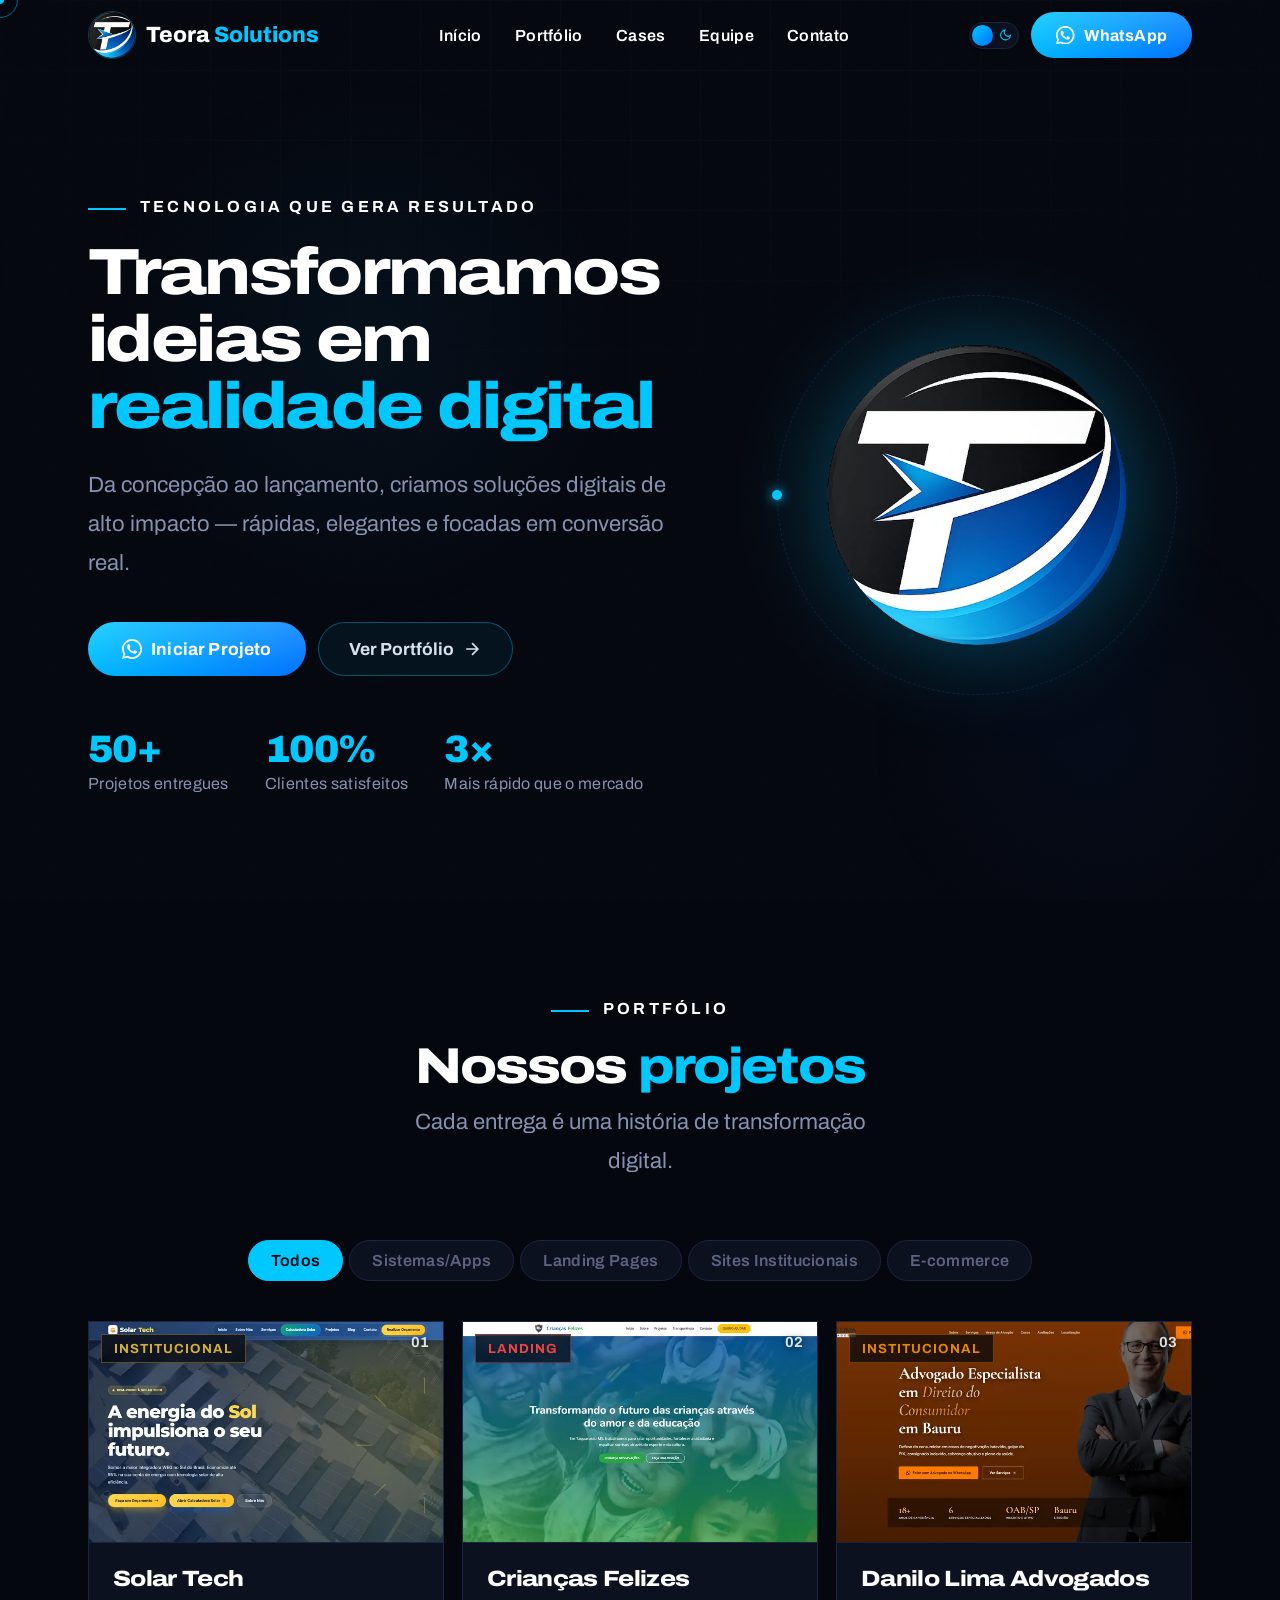
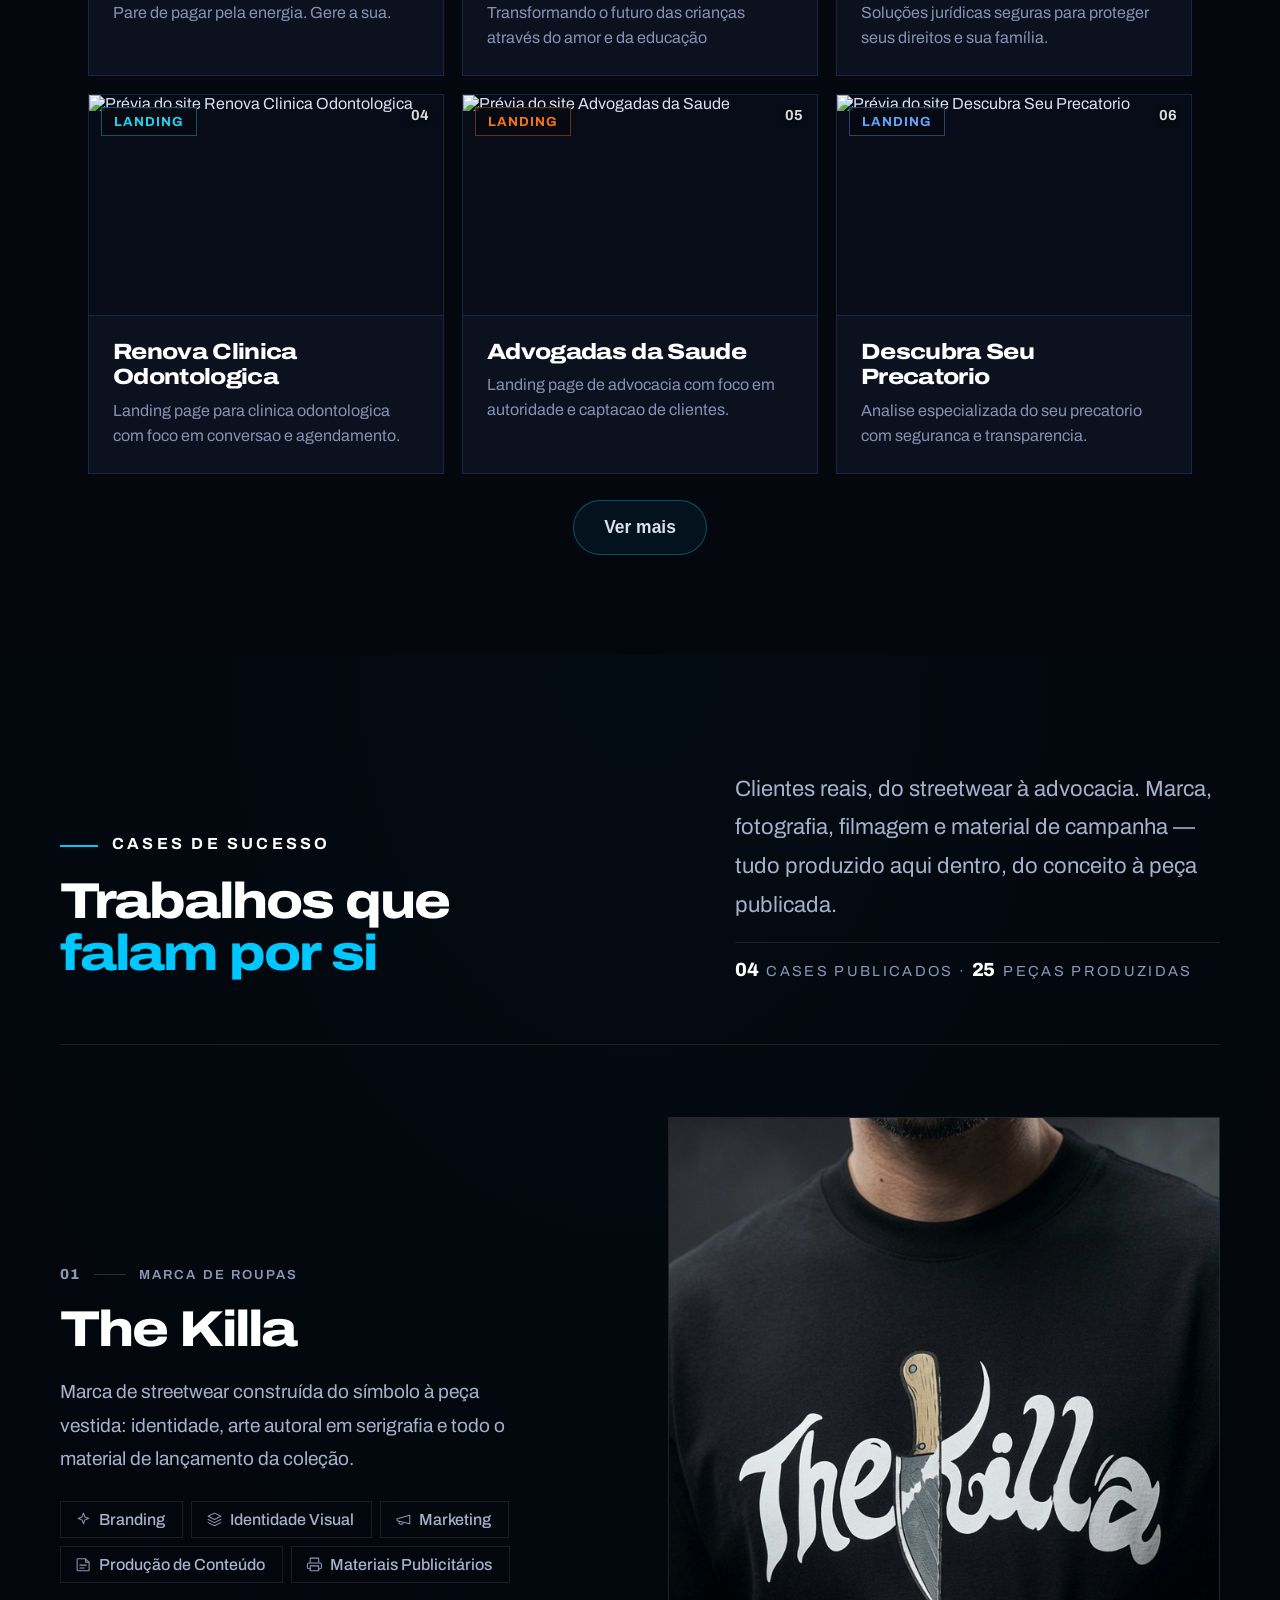
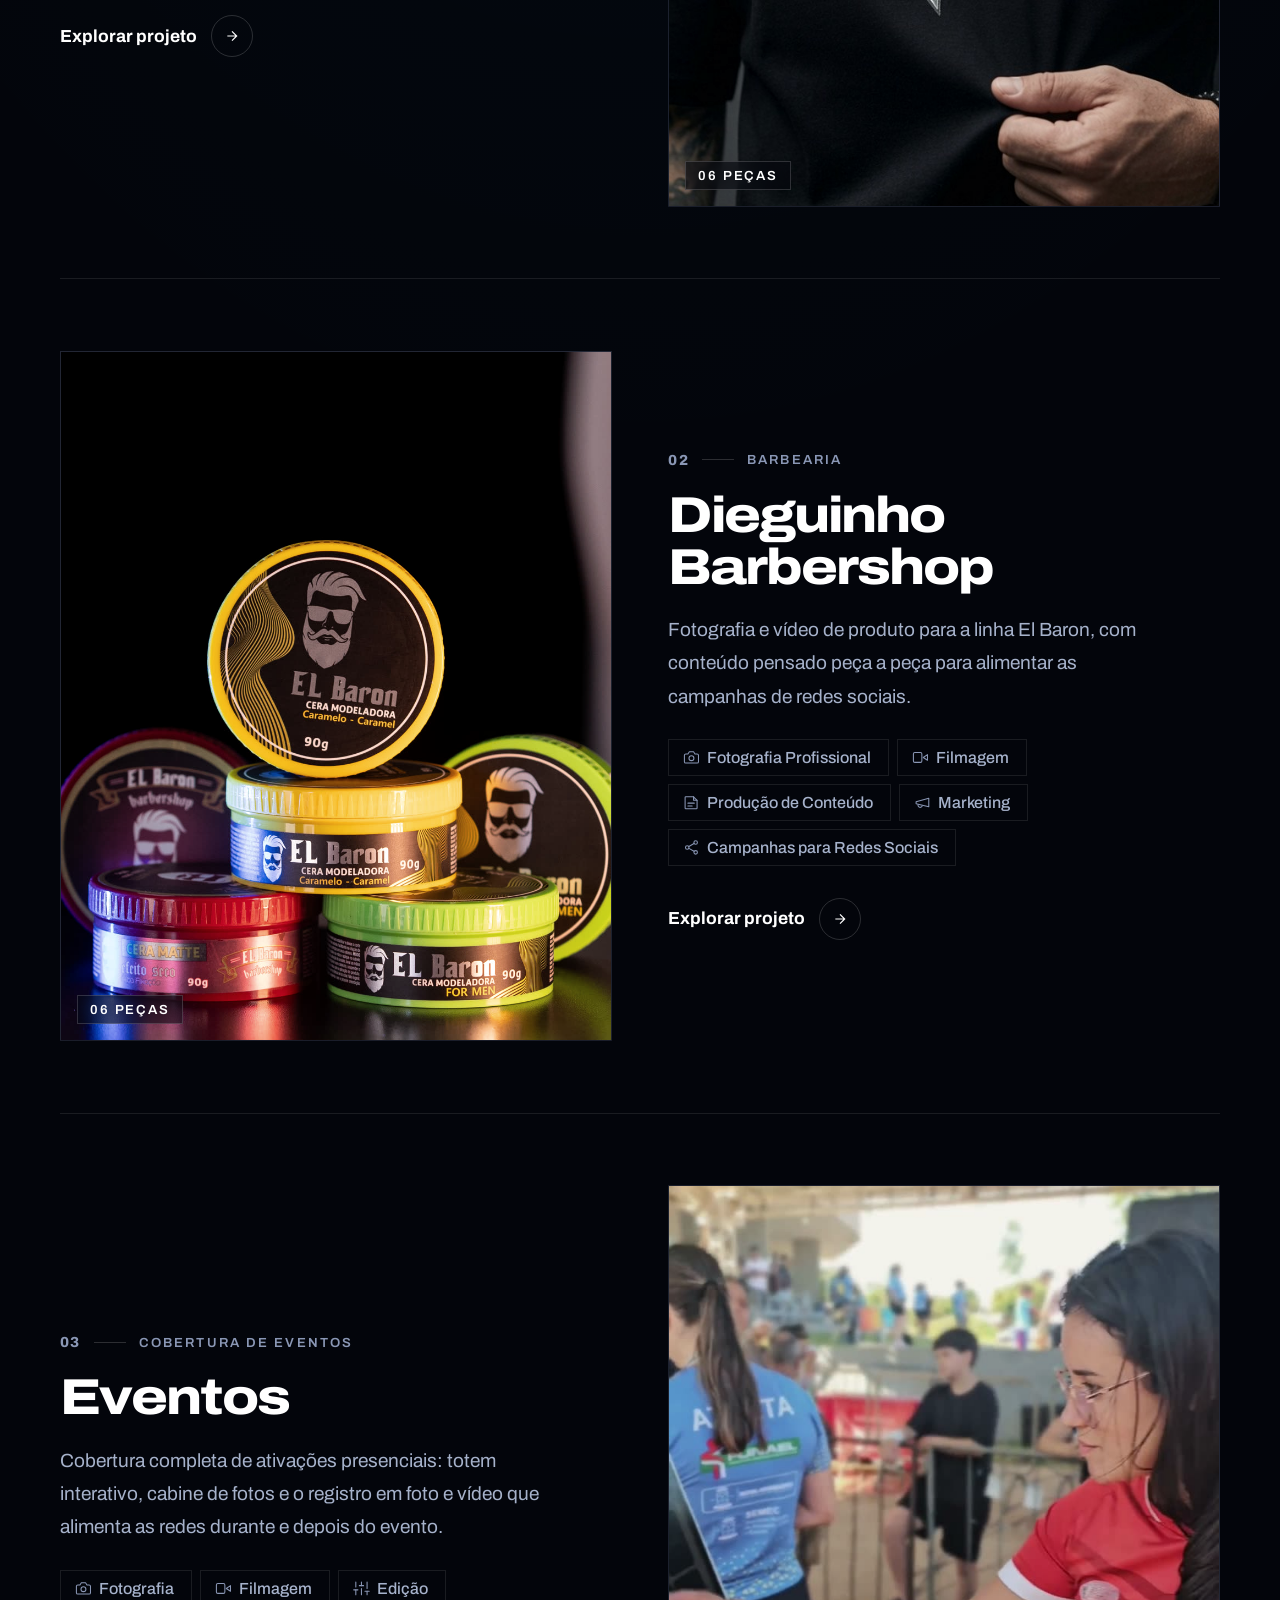
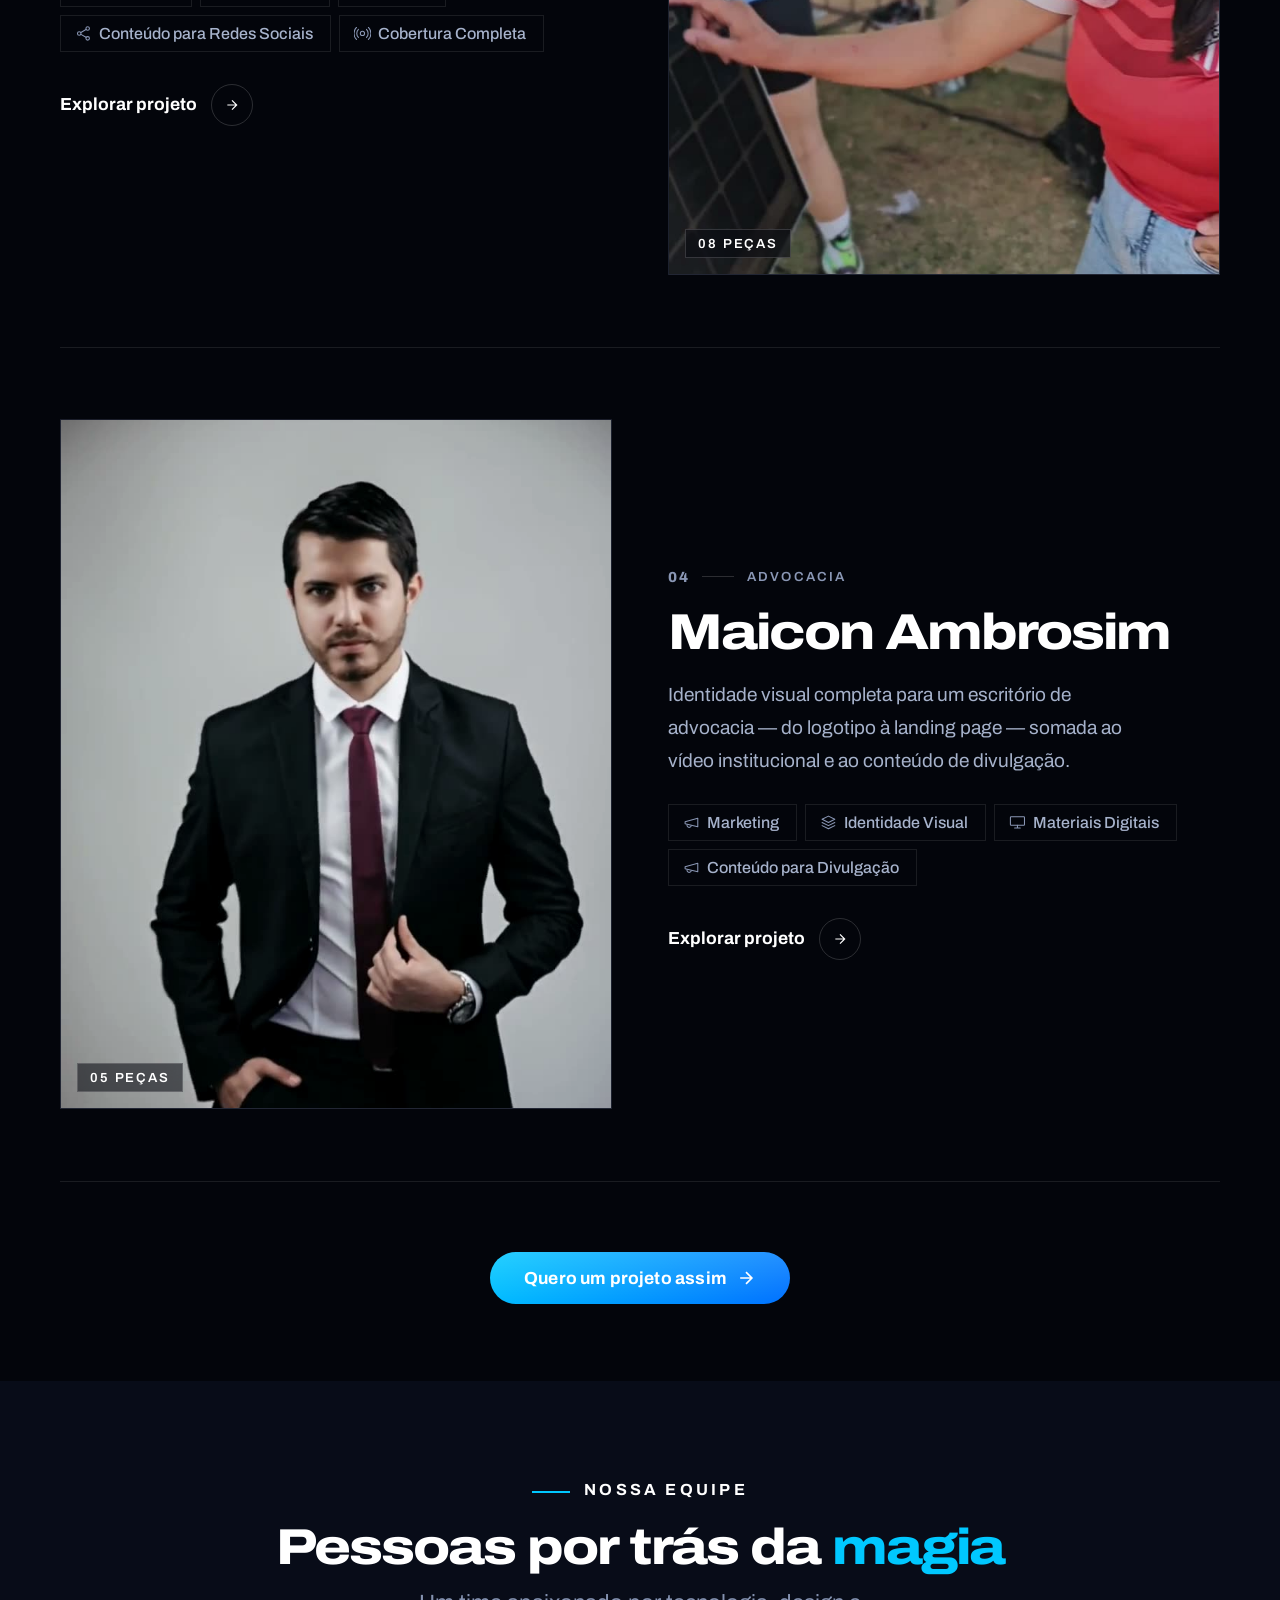
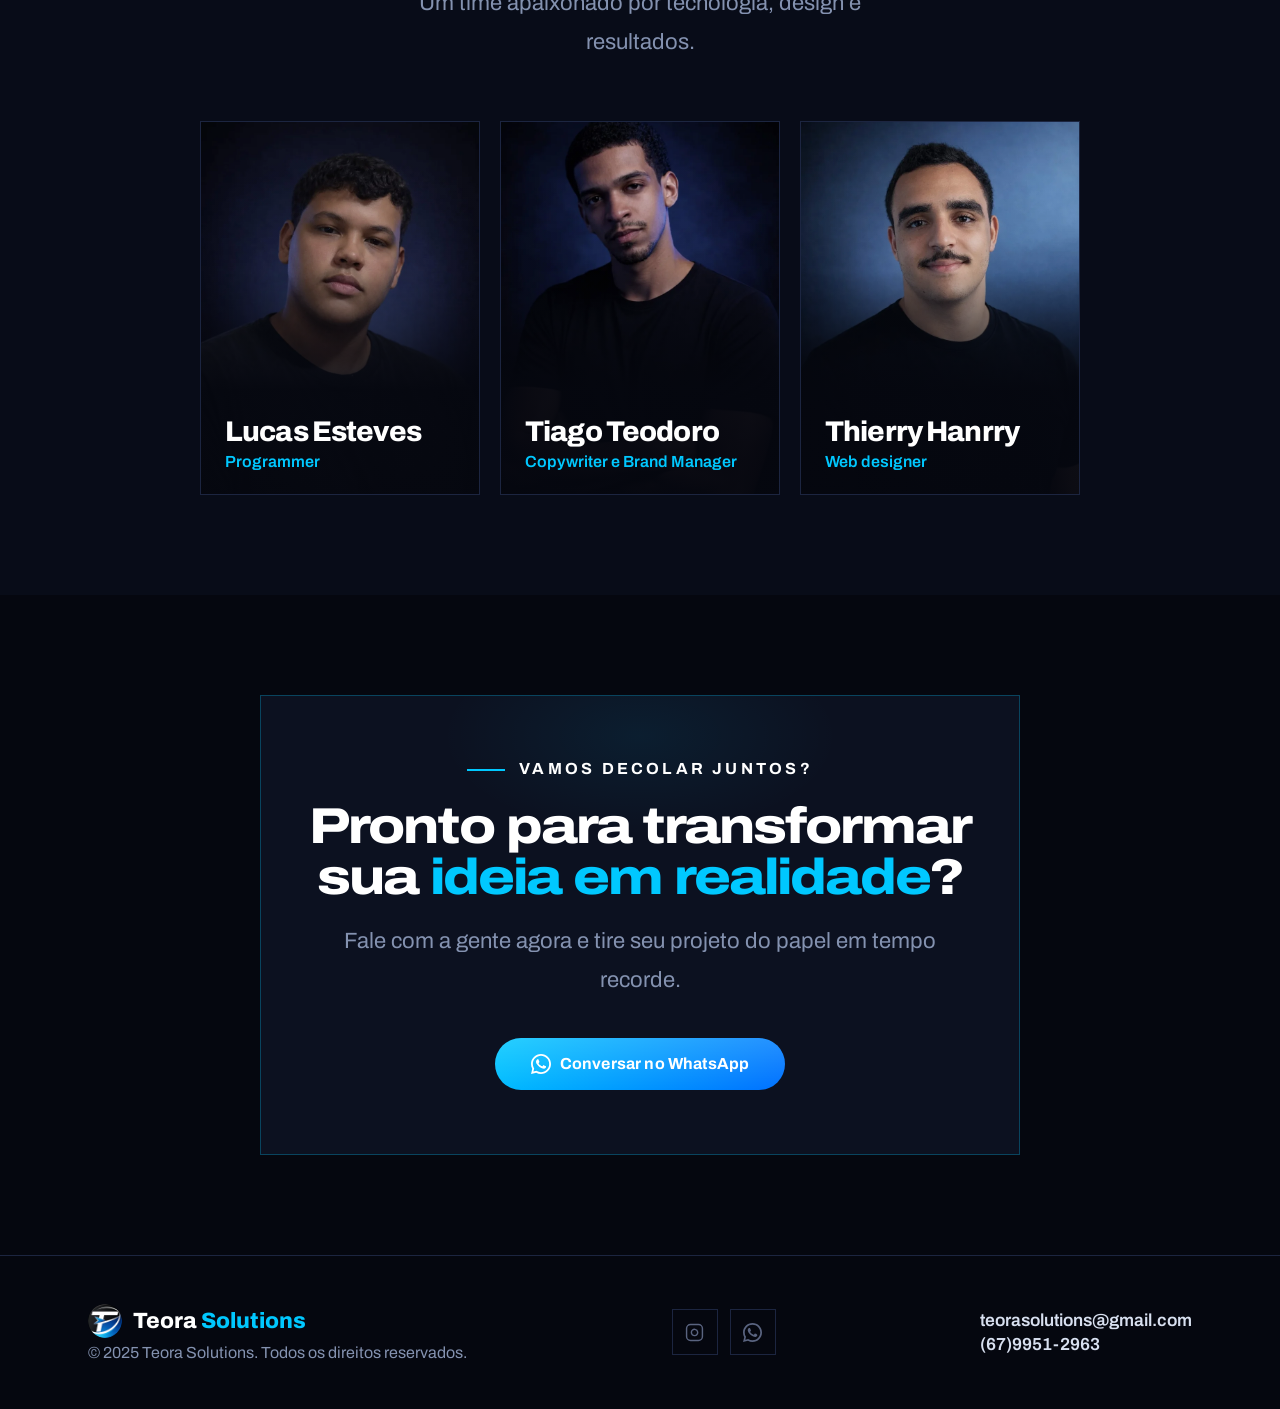
==== commit c4e0d510: "Reconstrói a seção de cases e refaz a identidade visual do site SEÇÃO DE CASES (nova) - Índice edito" ====
--- a/index.html
+++ b/index.html
@@ -5,6 +5,9 @@
 <meta name="viewport" content="width=device-width, initial-scale=1.0" />
 <title>Teora Solutions — Tecnologia que Gera Resultado</title>
 <script>
+  /* marca que o JS está ativo: sem isso os blocos com .reveal ficariam
+     invisíveis para sempre caso o script não carregue */
+  document.documentElement.classList.add('js');
   try {
     if (localStorage.getItem('teora-theme') === 'light') {
       document.documentElement.setAttribute('data-theme', 'light');
@@ -13,9 +16,9 @@
 </script>
 <link rel="preconnect" href="https://fonts.googleapis.com" />
 <link rel="preconnect" href="https://fonts.gstatic.com" crossorigin />
-<link href="https://fonts.googleapis.com/css2?family=Syne:wght@400;500;600;700;800&family=DM+Sans:wght@300;400;500;600;700&display=swap" rel="stylesheet" />
+<link href="https://fonts.googleapis.com/css2?family=Archivo:wdth,wght@75..125,400..800&display=swap" rel="stylesheet" />
 <link rel="stylesheet" href="styles.css">
-<link rel="icon" type="image/jpeg" href="img/teora.jpeg">
+<link rel="icon" type="image/png" href="img/favicon.png">
 </head>
 <body>
 
@@ -26,8 +29,8 @@
 <!-- MOBILE MENU -->
 <div id="mobile-menu">
   <a href="#hero">Início</a>
-  <a href="#planos">Planos</a>
   <a href="#portfolio">Portfólio</a>
+  <a href="#cases">Cases</a>
   <a href="#equipe">Equipe</a>
   <a href="#contato">Contato</a>
 </div>
@@ -36,12 +39,13 @@
 <nav id="navbar">
   <div class="nav-inner">
     <a href="#hero" class="nav-logo">
-      <img src="img/teora.jpeg" alt="Teora" class="nav-logo-img" />
+      <img src="img/teora.webp" alt="Teora" class="nav-logo-img" />
       <span class="nav-logo-text">Teora <span>Solutions</span></span>
     </a>
     <ul class="nav-links">
       <li><a href="#hero">Início</a></li>
       <li><a href="#portfolio">Portfólio</a></li>
+      <li><a href="#cases">Cases</a></li>
       <li><a href="#equipe">Equipe</a></li>
       <li><a href="#contato">Contato</a></li>
     </ul>
@@ -67,10 +71,12 @@
 
 <!-- ─── HERO ─── -->
 <section id="hero">
-<!-- VIDEO BG - mobile/tablet -->
-<video class="hero-video-bg" autoplay muted loop playsinline preload="none">
-  <source src="img/TEORA-INTRO.mp4" type="video/mp4">
-</video>
+<!-- Fundo em vídeo — só existe em telas <=1100px (ver styles.css).
+     O src fica em data-src e é injetado por script.js apenas quando a
+     media query casa: com <source src> o navegador baixava os 3,9 MB
+     mesmo no desktop, onde o vídeo está display:none. -->
+<video class="hero-video-bg" muted loop playsinline preload="none"
+       data-src="img/TEORA-INTRO.mp4" aria-hidden="true"></video>
 
   <div class="hero-grid"></div>
   <div class="hero-glow-1"></div>
@@ -78,12 +84,11 @@
   <div class="container">
     <div class="hero-content">
       <div>
-        <div class="badge hero-eyebrow">
-          <svg fill="currentColor" viewBox="0 0 24 24"><path d="M13 2L3 14h9l-1 8 10-12h-9l1-8z"/></svg>
-          Tecnologia que gera resultado
-        </div>
+        <p class="eyebrow hero-eyebrow"><span class="eyebrow-rule"></span>Tecnologia que gera resultado</p>
         <h1 class="hero-title">
-          Transformamos ideias em<br><span class="grad">realidade digital</span>
+          <!-- &shy; = hífen suave: invisível, só marca onde a palavra PODE quebrar
+               no celular. Sem ele o navegador cortava em "Transforma|mos". -->
+          Transfor&shy;mamos ideias em<br><span class="grad">realidade digital</span>
         </h1>
         <p class="hero-sub">Da concepção ao lançamento, criamos soluções digitais de alto impacto — rápidas, elegantes e focadas em conversão real.</p>
         <div class="hero-actions">
@@ -111,11 +116,8 @@
             <div class="orbit-dot"></div>
           </div>
           <div class="center-logo">
-            <img src="img/img1.png" alt="Teora Logo" />
+            <img src="img/teora-hero.webp" alt="Marca Teora Solutions" width="480" height="480" />
           </div>
-          <div class="floating-tag tag-1" style="animation:float 4s ease-in-out infinite;"><span>✦</span>Alta Conversão</div>
-          <div class="floating-tag tag-2" style="animation:float 4s .6s ease-in-out infinite;"><span>✦</span>Entrega Rápida</div>
-          <div class="floating-tag tag-3" style="animation:float 4s 1.1s ease-in-out infinite;"><span>✦</span>100% Responsivo</div>
         </div>
       </div>
     </div>
@@ -126,10 +128,7 @@
 <section id="portfolio" class="section">
   <div class="container">
     <div class="section-header reveal">
-      <div class="badge" style="justify-content:center;">
-        <svg viewBox="0 0 24 24" fill="none" stroke="currentColor" stroke-width="2"><circle cx="12" cy="12" r="10"/><path d="M2 12h20"/><path d="M12 2a15.3 15.3 0 0 1 4 10 15.3 15.3 0 0 1-4 10 15.3 15.3 0 0 1-4-10 15.3 15.3 0 0 1 4-10z"/></svg>
-        Portfólio
-      </div>
+      <p class="eyebrow"><span class="eyebrow-rule"></span>Portfólio</p>
       <h2 class="section-title">Nossos <span>projetos</span></h2>
       <p class="section-sub">Cada entrega é uma história de transformação digital.</p>
     </div>
@@ -150,34 +149,65 @@
   </div>
 </section>
 
+<!-- ─── CASES ───────────────────────────────────────────────────────────
+     Índice editorial: uma faixa por case, com os lados alternando.
+     O conteúdo das faixas é montado por script.js a partir de cases.js.
+     ──────────────────────────────────────────────────────────────────── -->
+<section id="cases">
+  <div class="case-shell">
+
+    <header class="cases-head">
+      <div class="reveal">
+        <p class="eyebrow"><span class="eyebrow-rule"></span>Cases de sucesso</p>
+        <h2 class="cases-title">Trabalhos que<br><span>falam por si</span></h2>
+      </div>
+
+      <div class="cases-head-side reveal reveal-delay-1">
+        <p class="cases-lead">
+          Clientes reais, do streetwear à advocacia. Marca, fotografia, filmagem e
+          material de campanha — tudo produzido aqui dentro, do conceito à peça publicada.
+        </p>
+        <p class="cases-tally" id="cases-tally"></p>
+      </div>
+    </header>
+
+    <div class="case-index" id="cases-index"></div>
+
+    <div class="cases-foot reveal">
+      <a href="https://wa.me/556799512963?text=Quero+um+case+como+esses!" target="_blank" rel="noopener" class="btn-primary">
+        Quero um projeto assim
+        <svg class="btn-icon" fill="none" viewBox="0 0 24 24" stroke="currentColor" stroke-width="2" aria-hidden="true"><path d="M5 12h14M12 5l7 7-7 7"/></svg>
+      </a>
+    </div>
+
+  </div>
+</section>
+
 <!-- ─── TEAM ─── -->
 <section id="equipe" class="section section-alt">
   <div class="container">
     <div class="section-header reveal">
-      <div class="badge" style="justify-content:center;">
-        <svg viewBox="0 0 24 24" fill="none" stroke="currentColor" stroke-width="2"><path d="M17 21v-2a4 4 0 0 0-4-4H5a4 4 0 0 0-4 4v2"/><circle cx="9" cy="7" r="4"/><path d="M23 21v-2a4 4 0 0 0-3-3.87"/><path d="M16 3.13a4 4 0 0 1 0 7.75"/></svg>
-        Nossa Equipe
-      </div>
+      <p class="eyebrow"><span class="eyebrow-rule"></span>Nossa equipe</p>
       <h2 class="section-title">Pessoas por trás da <span>magia</span></h2>
       <p class="section-sub">Um time apaixonado por tecnologia, design e resultados.</p>
     </div>
     <div class="team-grid">
       <div class="team-card reveal reveal-delay-1">
-        <img src="img/img3.jpeg" alt="Enzo Silveira" />
+        <img src="img/img3.webp" alt="Enzo Silveira" />
         <div class="team-overlay">
           <div class="team-name">Lucas Esteves</div>
           <div class="team-role">Programmer</div>
         </div>
       </div>
       <div class="team-card reveal reveal-delay-2">
-        <img src="img/img4.jpeg" alt="Lucas Mendes" />
+        <img src="img/img4.webp" alt="Lucas Mendes" />
         <div class="team-overlay">
           <div class="team-name">Tiago Teodoro</div>
           <div class="team-role">Copywriter e Brand Manager</div>
         </div>
       </div>
       <div class="team-card reveal reveal-delay-3">
-        <img src="img/img2.jpeg" alt="Rafael Costa" />
+        <img src="img/img2.webp" alt="Rafael Costa" />
         <div class="team-overlay">
           <div class="team-name">Thierry Hanrry</div>
           <div class="team-role">Web designer</div>
@@ -192,13 +222,8 @@
   <div class="container">
     <div class="cta-box reveal">
       <div class="cta-glow"></div>
-      <div class="cta-deco-1"></div>
-      <div class="cta-deco-2"></div>
       <div style="position:relative;z-index:1;">
-        <div class="badge" style="justify-content:center;margin:0 auto 18px;">
-          <svg viewBox="0 0 24 24" fill="currentColor"><path d="M13 2L3 14h9l-1 8 10-12h-9l1-8z"/></svg>
-          Vamos decolar juntos?
-        </div>
+        <p class="eyebrow"><span class="eyebrow-rule"></span>Vamos decolar juntos?</p>
         <h2 class="cta-title">Pronto para transformar<br>sua <span style="color:var(--accent-text)">ideia em realidade</span>?</h2>
         <p class="cta-sub">Fale com a gente agora e tire seu projeto do papel em tempo recorde.</p>
         <a href="https://wa.me/556799512963?text=Quero+um+orçamento!" target="_blank" class="btn-primary" style="font-size:1rem;padding:16px 36px;margin:0 auto;display:inline-flex;">
@@ -216,7 +241,7 @@
     <div class="footer-inner">
       <div>
         <a href="#hero" class="footer-logo">
-          <img src="img/teora.jpeg" alt="Teora" />
+          <img src="img/teora.webp" alt="Teora" />
           <span class="footer-logo-text">Teora <span>Solutions</span></span>
         </a>
         <p class="footer-copy" style="margin-top:6px;">© 2025 Teora Solutions. Todos os direitos reservados.</p>
@@ -259,6 +284,7 @@
   </svg>
 </a>
 
+<script src="cases.js"></script>
 <script src="script.js"></script>
 </body>
 </html>
--- a/styles.css
+++ b/styles.css
@@ -19,6 +19,27 @@
     --navbar-scrim: rgba(5,7,15,.88);
     --menu-scrim:   rgba(8,12,24,.97);
     --chip-bg:      rgba(12,17,32,.9);
+
+    /* ─── ESCALA TIPOGRÁFICA ───────────────────────────────────────
+       Fluida entre 390px e 1440px, com teto para não estourar em
+       monitores ultrawide. O comentário mostra o tamanho final em px
+       nos dois extremos.                                            */
+    --fs-3xs: clamp(0.75rem, 0.72rem + 0.13vw, 0.86rem);  /* 12,0 → 13,4 */
+    --fs-2xs: clamp(0.82rem, 0.79rem + 0.15vw, 0.94rem);  /* 13,1 → 14,8 */
+    --fs-xs:  clamp(0.90rem, 0.87rem + 0.17vw, 1.03rem);  /* 14,4 → 16,4 */
+    --fs-sm:  clamp(0.97rem, 0.93rem + 0.20vw, 1.10rem);  /* 15,5 → 17,6 */
+    --fs-md:  clamp(1.05rem, 1.00rem + 0.24vw, 1.20rem);  /* 16,9 → 19,2 — corpo */
+    --fs-lg:  clamp(1.15rem, 1.06rem + 0.40vw, 1.40rem);  /* 18,4 → 22,4 — lead */
+    --fs-xl:  clamp(1.35rem, 1.18rem + 0.75vw, 1.85rem);  /* 21,6 → 29,6 — título de card */
+    --fs-2xl: clamp(1.65rem, 1.35rem + 1.30vw, 2.55rem);  /* 26,4 → 40,8 */
+    --fs-3xl: clamp(2.00rem, 1.55rem + 2.00vw, 3.40rem);  /* 32,6 → 53,6 — título de seção */
+    --fs-4xl: clamp(2.30rem, 1.60rem + 3.10vw, 4.60rem);  /* 37,7 → 70,2 — hero */
+
+    /* entrelinha e espaçamento por papel */
+    --lh-display: 1.03;
+    --lh-body:    1.75;
+    --ls-display: -.04em;
+    --ls-micro:   .16em;
   }
 
   /* ─── TEMA CLARO ─── */
@@ -39,9 +60,20 @@
     --menu-scrim:   rgba(255,255,255,.97);
     --chip-bg:      rgba(255,255,255,.92);
   }
+  /* ─── CANTOS ──────────────────────────────────────────────────────
+     Regra única: estrutura em 90°, só botão é arredondado. Antes havia
+     8 raios diferentes espalhados (26, 20, 16, 11, 10, 8, 100px, 50%),
+     o que é o oposto de um sistema.                                     */
+  :root {
+    --r-flat:  0;      /* cards, mídia, painéis, tags, chips */
+    --r-pill:  999px;  /* botões de ação com texto */
+    --r-round: 50%;    /* botões de ícone, que já são círculos */
+  }
+
   html { scroll-behavior: smooth; }
   body {
-    font-family: 'DM Sans', sans-serif;
+    font-family: 'Archivo', system-ui, sans-serif;
+    font-variation-settings: 'wdth' 100;
     background: var(--bg);
     color: var(--text);
     overflow-x: hidden;
@@ -91,33 +123,53 @@
   }
 
   /* ─── TYPOGRAPHY ─── */
-  h1, h2, h3, h4, .display { font-family: 'Syne', sans-serif; }
+  /* Display e corpo são a MESMA família (Archivo). O contraste vem da
+     largura: títulos em 118% de expansão, corpo em 100%. Uma família só
+     = menos peso de fonte e um sistema que parece decidido, não montado. */
+  h1, h2, h3, h4, .display {
+    font-family: 'Archivo', system-ui, sans-serif;
+    font-stretch: 118%;
+    font-variation-settings: 'wdth' 118;
+    font-weight: 800;
+  }
 
   /* ─── UTILITIES ─── */
   .container { max-width: 1160px; margin: 0 auto; padding: 0 28px; position: relative; z-index: 1; }
-  .badge {
-    display: inline-flex; align-items: center; gap: 6px;
-    background: rgba(0,200,255,.1); color: var(--accent-text);
-    font-size: .72rem; font-weight: 600; letter-spacing: .12em;
-    text-transform: uppercase; padding: 5px 12px; border-radius: 100px;
-    border: 1px solid rgba(0,200,255,.22); margin-bottom: 18px;
-  }
-  .badge svg { width: 11px; height: 11px; }
+  /* ─── MARCADOR DE SEÇÃO ───────────────────────────────────────────
+     Substitui a pílula com ícone que abria todas as seções — aquele
+     combo [pílula → título centralizado → subtítulo cinza] é a assinatura
+     de landing page de template. Aqui: régua na cor da marca + rótulo em
+     caixa alta, no branco (a pílula usava ciano sobre fundo ciano a 10%,
+     que lia apagado) e 22% maior.                                       */
+  .eyebrow {
+    /* flex-start + recuo: quando o rótulo quebra em duas linhas, a régua
+       acompanha a PRIMEIRA linha em vez de flutuar no meio do bloco */
+    display: flex; align-items: flex-start; gap: 14px;
+    font-size: var(--fs-xs);
+    font-weight: 700; letter-spacing: .2em; text-transform: uppercase;
+    color: var(--white);
+    margin-bottom: 24px;
+  }
+  .eyebrow-rule { width: 38px; height: 2px; flex: none; margin-top: .62em; background: var(--accent-text); }
+  .section-header .eyebrow,
+  .cta-box .eyebrow { justify-content: center; }
+
   .section-title {
-    font-size: clamp(2rem, 4.5vw, 3.2rem);
-    font-weight: 800; letter-spacing: -.04em; line-height: 1.08;
+    font-size: var(--fs-3xl);
+    font-weight: 800; letter-spacing: var(--ls-display); line-height: var(--lh-display);
+    text-wrap: balance;
     color: var(--white);
   }
   .section-title span { color: var(--accent-text); }
-  .section-sub { color: var(--muted); font-size: 1rem; line-height: 1.7; margin-top: 10px; }
+  .section-sub { color: var(--muted-2); font-size: var(--fs-lg); line-height: var(--lh-body); margin-top: 18px; }
 
   /* ─── BUTTONS ─── */
   .btn-primary {
     display: inline-flex; align-items: center; gap: 9px;
     background: linear-gradient(135deg, var(--blue), var(--blue2));
-    color: #fff; font-family: 'Syne', sans-serif;
-    font-weight: 700; font-size: .92rem; letter-spacing: .02em;
-    padding: 14px 28px; border-radius: 10px; border: none;
+    color: #fff; font-family: 'Archivo', sans-serif; font-stretch: 118%;
+    font-weight: 700; font-size: var(--fs-sm); letter-spacing: .01em;
+    padding: 16px 34px; border-radius: var(--r-pill); border: none;
     cursor: pointer; text-decoration: none;
     transition: transform .25s, box-shadow .25s;
     position: relative; overflow: hidden;
@@ -131,17 +183,17 @@
   .btn-ghost {
     display: inline-flex; align-items: center; gap: 8px;
     background: rgba(0,200,255,.06); color: var(--text);
-    font-size: .95rem; font-weight: 700;
-    padding: 14px 24px; border-radius: 10px;
+    font-size: var(--fs-sm); font-weight: 700;
+    padding: 16px 30px; border-radius: var(--r-pill);
     border: 1px solid rgba(0,200,255,.35); cursor: pointer;
     transition: all .25s; text-decoration: none;
   }
   .btn-ghost:hover { border-color: rgba(0,200,255,.7); color: var(--white); background: rgba(0,200,255,.14); }
-  .btn-icon { width: 18px; height: 18px; }
+  .btn-icon { width: 1.15em; height: 1.15em; flex: none; }
   /* botão da navbar: cresce junto com a largura da tela, limitado pelos 70px da barra */
   .nav-cta .btn-primary {
-    font-size: clamp(.9rem, .75rem + .35vw, 1rem);
-    padding: clamp(11px, .55vw + 7px, 15px) clamp(20px, 1.1vw + 12px, 30px);
+    font-size: var(--fs-xs);
+    padding: clamp(11px, .55vw + 7px, 14px) clamp(18px, 1.1vw + 11px, 26px);
   }
   /* o ícone acompanha o tamanho da fonte do próprio botão */
   .nav-cta .btn-primary .btn-icon { width: 1.15em; height: 1.15em; flex: none; }
@@ -166,12 +218,12 @@
     width: 48px; height: 48px; border-radius: 50%;
     object-fit: cover; border: 1px solid rgba(0,200,255,.3);
   }
-  .nav-logo-text { font-family: 'Syne', sans-serif; font-weight: 800; font-size: 1.4rem; color: var(--white); }
+  .nav-logo-text { font-family: 'Archivo', sans-serif; font-stretch: 118%; font-weight: 800; font-size: var(--fs-lg); color: var(--white); }
   .nav-logo-text span { color: var(--accent-text); }
   .nav-links { display: flex; gap: clamp(20px, 2.6vw, 36px); list-style: none; }
   .nav-links a {
-    color: var(--white); font-size: .9rem; font-weight: 700;
-    text-decoration: none; letter-spacing: .04em;
+    color: var(--white); font-size: var(--fs-xs); font-weight: 600;
+    text-decoration: none; letter-spacing: .02em;
     position: relative; transition: color .2s;
   }
   .nav-links a::after {
@@ -187,7 +239,7 @@
   .theme-toggle {
     position: relative;
     width: 50px; height: 27px; flex: none;
-    border-radius: 999px; padding: 0;
+    border-radius: var(--r-pill); padding: 0;
     background: var(--surface); border: 1px solid var(--border);
     cursor: pointer; transition: border-color .25s;
   }
@@ -215,8 +267,8 @@
   }
   .hamburger {
     display: none; background: none; border: 1px solid var(--border);
-    color: var(--text); border-radius: 8px; padding: 6px 10px;
-    cursor: pointer; font-size: 1.1rem;
+    color: var(--text); border-radius: var(--r-pill); padding: 8px 13px;
+    cursor: pointer; font-size: var(--fs-lg); line-height: 1;
   }
  /* 🔒 Estado padrão (desktop) */
 #mobile-menu {
@@ -257,12 +309,24 @@
   #mobile-menu a {
     color: var(--white);
     text-decoration: none;
-    font-size: 1rem;
-    font-weight: 700;
+    font-size: var(--fs-md);
+    font-weight: 600;
   }
 }
 
   /* ─── HERO ─── */
+  /* #hero é flex; sem isto o .container herda min-width:auto de item flex
+     e se recusa a encolher abaixo do conteúdo — o hero inteiro vazava a
+     tela no celular assim que o título ficou maior. */
+  #hero > .container { width: 100%; min-width: 0; }
+  /* justify-items:center (no bloco mobile) dimensiona o item pelo conteúdo;
+     sem o teto de 100% o texto empurra a grade para fora da tela */
+  .hero-content > *, .hero-visual { min-width: 0; max-width: 100%; }
+  /* "Transformamos" a 38px não cabe em 350px de tela. Hifenização (o
+     documento é lang=pt-BR) quebra em "Transfor-mamos", que é correto;
+     break-word sozinho cortaria em "Transforma|mos". */
+  .hero-title { -webkit-hyphens: auto; hyphens: auto; overflow-wrap: break-word; }
+
   #hero {
     min-height: 100vh; display: flex; align-items: center;
     position: relative; overflow: hidden; padding-top: 70px;
@@ -278,17 +342,17 @@
   .hero-glow-1 {
     position: absolute; top: 5%; left: 5%;
     width: 600px; height: 600px;
-    background: radial-gradient(circle, rgba(0,200,255,.12), transparent 65%);
+    background: radial-gradient(circle, rgba(0,200,255,.05), transparent 65%);
     pointer-events: none;
   }
   .hero-glow-2 {
     position: absolute; bottom: -10%; right: -5%;
     width: 500px; height: 500px;
-    background: radial-gradient(circle, rgba(0,112,255,.1), transparent 65%);
+    background: radial-gradient(circle, rgba(0,112,255,.04), transparent 65%);
     pointer-events: none;
   }
   .hero-content {
-    display: grid; grid-template-columns: 1fr 1fr; gap: 60px;
+    display: grid; grid-template-columns: minmax(0,1.18fr) minmax(0,.82fr); gap: 56px;
     align-items: center; padding: 100px 0 80px;
   }
   @media (max-width: 900px) {
@@ -297,19 +361,17 @@
   }
   .hero-eyebrow { animation: fadeUp .6s ease forwards; }
   .hero-title {
-    font-size: clamp(2.6rem, 5.5vw, 4.2rem);
-    font-weight: 900; letter-spacing: -.05em; line-height: 1.02;
-    color: var(--white); margin-bottom: 22px;
+    font-size: var(--fs-4xl);
+    font-weight: 800; letter-spacing: var(--ls-display); line-height: var(--lh-display);
+    color: var(--white); margin-bottom: 26px; text-wrap: balance;
     animation: fadeUp .7s .12s ease both;
   }
-  .hero-title .grad {
-    background: linear-gradient(120deg, var(--grad-a), var(--grad-b));
-    -webkit-background-clip: text; -webkit-text-fill-color: transparent;
-    background-clip: text;
-  }
+  /* era um gradiente de duas cores dentro do texto — talvez o tell mais
+     datado do conjunto. Cor sólida diz a mesma coisa sem o truque. */
+  .hero-title .grad { color: var(--accent-text); }
   .hero-sub {
-    font-size: 1.08rem; color: var(--muted); line-height: 1.72;
-    max-width: 440px; margin-bottom: 36px;
+    font-size: var(--fs-lg); color: var(--muted-2); line-height: var(--lh-body);
+    max-width: 46ch; margin-bottom: 40px;
     animation: fadeUp .7s .22s ease both;
   }
   .hero-actions {
@@ -320,8 +382,8 @@
     display: flex; gap: 36px; margin-top: 52px; flex-wrap: wrap;
     animation: fadeUp .7s .44s ease both;
   }
-  .stat-n { font-family: 'Syne', sans-serif; font-size: 2rem; font-weight: 900; color: var(--accent-text); letter-spacing: -.04em; }
-  .stat-l { font-size: .78rem; color: var(--muted); margin-top: 2px; letter-spacing: .03em; }
+  .stat-n { font-family: 'Archivo', sans-serif; font-stretch: 118%; font-size: var(--fs-2xl); font-weight: 900; color: var(--accent-text); letter-spacing: -.04em; }
+  .stat-l { font-size: var(--fs-xs); color: var(--muted-2); margin-top: 5px; letter-spacing: .02em; }
 
   /* Hero visual */
   .hero-visual { display: flex; justify-content: center; align-items: center; position: relative; }
@@ -332,7 +394,7 @@
   @keyframes spin-slow { to { transform: rotate(360deg); } }
   .orbit-ring {
     position: absolute; inset: 0; border-radius: 50%;
-    border: 1px dashed rgba(0,200,255,.18);
+    border: 1px dashed rgba(0,200,255,.12);
   }
   .orbit-dot {
     position: absolute; width: 10px; height: 10px;
@@ -342,104 +404,38 @@
   }
   .center-logo {
     position: absolute; top: 50%; left: 50%;
+    /* sem largura explícita, o bloco absoluto encolhia e a regra global
+       `img { max-width:100% }` espremia a arte para ~200px de largura
+       dentro de uma caixa de 480 de altura */
+    width: 300px;
     transform: translate(-50%,-50%);
     animation: counter-spin 18s linear infinite, float 4s ease-in-out infinite;
     z-index: 2;
   }
   @keyframes counter-spin { to { transform: translate(-50%,-50%) rotate(-360deg); } }
   @keyframes float { 0%,100% { transform: translate(-50%,-50%) translateY(0) rotate(0deg); } 50% { transform: translate(-50%,-50%) translateY(-10px) rotate(0deg); } }
-  .center-logo img { width: 480px; height: 480px; object-fit: contain; filter: drop-shadow(0 0 40px rgba(0,200,255,.5)); }
-  .floating-tag {
-    position: absolute; background: var(--chip-bg);
-    border: 1px solid var(--border); border-radius: 10px;
-    padding: 8px 14px; font-size: .75rem; font-weight: 600;
-    color: var(--muted); white-space: nowrap;
-    backdrop-filter: blur(10px);
-    animation: counter-spin 18s linear infinite;
-  }
-  .floating-tag span { color: var(--accent-text); margin-right: 5px; }
-  .tag-1 { top: 0; left: 50%; transform: translateX(-50%); }
-  .tag-2 { bottom: 8%; right: -14%; }
-  .tag-3 { top: 35%; left: -4%; }
-
+  /* o arquivo é JPEG (sem alfa): sem a máscara circular aparece o quadrado
+     preto do fundo. A marca já é um disco, então o recorte é fiel a ela. */
+  .center-logo img {
+    width: 100%; height: auto; max-width: none; display: block;
+    border-radius: var(--r-round);
+    filter: drop-shadow(0 0 50px rgba(0,200,255,.34));
+  }
   /* ─── SECTION WRAPPER ─── */
   .section { padding: 100px 0; position: relative; }
   .section-alt { background: var(--bg2); }
   .section-header { text-align: center; margin-bottom: 60px; }
   .section-header .section-sub { max-width: 480px; margin: 10px auto 0; }
 
-  /* ─── PLANS ─── */
-  .plans-grid {
-    display: grid; grid-template-columns: repeat(auto-fit, minmax(245px, 1fr));
-    gap: 20px;
-  }
-  .plan-card {
-    background: var(--surface); border: 1px solid var(--border);
-    border-radius: 20px; padding: 30px 28px;
-    position: relative; overflow: hidden;
-    transition: transform .35s, box-shadow .35s, border-color .35s;
-    cursor: default;
-  }
-  .plan-card::before {
-    content: ''; position: absolute; inset: 0;
-    background: linear-gradient(135deg, rgba(0,200,255,.05), transparent);
-    opacity: 0; transition: opacity .35s; border-radius: 20px;
-  }
-  .plan-card:hover::before { opacity: 1; }
-  .plan-card:hover { transform: translateY(-5px); box-shadow: 0 20px 60px rgba(0,200,255,.12); border-color: rgba(0,200,255,.3); }
-  .plan-card.popular {
-    /* card sempre escuro para se destacar dos demais — fixa os tokens de texto no tema claro, já que o fundo não muda */
-    --white: #FFFFFF;
-    --muted: #8492B0;
-    --muted-2: #8492B0;
-    --accent-text: #00C8FF;
-    border-color: rgba(0,200,255,.45);
-    background: linear-gradient(145deg, #0C1120, #071622);
-  }
-  .popular-badge {
-    position: absolute; top: -1px; right: 24px;
-    background: linear-gradient(135deg, var(--blue), var(--blue2));
-    color: #fff; font-family: 'Syne', sans-serif;
-    font-size: .68rem; font-weight: 800; letter-spacing: .1em;
-    padding: 4px 12px; border-radius: 0 0 10px 10px;
-  }
-  .plan-icon-wrap {
-    width: 46px; height: 46px; border-radius: 12px;
-    background: rgba(0,200,255,.1); border: 1px solid rgba(0,200,255,.25);
-    display: flex; align-items: center; justify-content: center;
-    margin-bottom: 18px;
-  }
-  .plan-icon-wrap svg { width: 22px; height: 22px; color: var(--accent-text); }
-  .plan-name { font-family: 'Syne', sans-serif; font-weight: 700; font-size: 1.05rem; color: var(--white); margin-bottom: 4px; }
-  .plan-delivery { font-size: .75rem; color: var(--muted); display: flex; align-items: center; gap: 5px; margin-bottom: 20px; }
-  .plan-delivery svg { width: 12px; height: 12px; color: var(--accent-text); }
-  .plan-price { margin-bottom: 22px; }
-  .plan-price .curr { font-size: .85rem; color: var(--muted); vertical-align: top; line-height: 2.2; }
-  .plan-price .amount { font-family: 'Syne', sans-serif; font-size: 2.6rem; font-weight: 600; color: var(--white); letter-spacing: -.04em; }
-  .plan-price .cents { font-size: 1rem; color: var(--muted); }
-  .plan-features { list-style: none; display: flex; flex-direction: column; gap: 9px; margin-bottom: 26px; }
-  .plan-features li { display: flex; align-items: center; gap: 8px; font-size: .85rem; color: var(--muted-2); }
-  .plan-features li svg { width: 14px; height: 14px; color: var(--accent-text); flex-shrink: 0; }
-  .plan-btn {
-    width: 100%; padding: 12px; border-radius: 10px;
-    background: linear-gradient(135deg, var(--blue), var(--blue2));
-    color: #fff; font-family: 'Syne', sans-serif;
-    font-weight: 700; font-size: .88rem; border: none;
-    cursor: pointer; transition: transform .2s, box-shadow .2s;
-    display: flex; align-items: center; justify-content: center; gap: 6px;
-  }
-  .plan-btn:hover { transform: translateY(-2px); box-shadow: 0 8px 28px rgba(0,200,255,.35); }
-  .plan-btn svg { width: 15px; height: 15px; }
-
   /* ─── PORTFOLIO ─── */
   .port-tabs {
-    display: flex; gap: 8px; flex-wrap: wrap; justify-content: center;
-    margin-bottom: 44px;
+    display: flex; gap: 6px; flex-wrap: wrap; justify-content: center;
+    margin-bottom: 40px;
   }
   .tab-btn {
-    padding: 8px 20px; border-radius: 8px;
-    font-family: 'DM Sans', sans-serif; font-size: .83rem; font-weight: 600;
-    letter-spacing: .04em; cursor: pointer; transition: all .25s;
+    padding: 11px 22px; border-radius: var(--r-pill);
+    font-family: 'Archivo', sans-serif; font-size: var(--fs-xs); font-weight: 600;
+    letter-spacing: .02em; cursor: pointer; transition: all .25s;
     border: 1px solid var(--border); background: var(--surface); color: var(--muted);
   }
   .tab-btn.active {
@@ -451,51 +447,80 @@
     display: grid; grid-template-columns: repeat(auto-fill, minmax(300px, 1fr));
     gap: 18px;
   }
+
   .port-card {
-    border-radius: 16px; overflow: hidden; position: relative;
-    aspect-ratio: 16/10; cursor: pointer;
-    transition: transform .35s;
-  }
-  .port-card:hover { transform: scale(1.025); }
+    border-radius: var(--r-flat); overflow: hidden; position: relative;
+    background: var(--surface); border: 1px solid var(--border);
+    display: flex;
+    transition: transform .35s ease, border-color .35s ease, box-shadow .35s ease;
+  }
+  .port-card:hover {
+    transform: translateY(-4px);
+    border-color: color-mix(in srgb, var(--port-accent) 45%, transparent);
+    box-shadow: 0 22px 50px rgba(0,0,0,.32);
+  }
   .port-inner {
-    width: 100%; height: 100%;
-    display: flex; flex-direction: column;
-    justify-content: space-between; padding: 22px;
-    position: relative; overflow: hidden;
+    display: flex; flex-direction: column; width: 100%;
     text-decoration: none; color: inherit;
   }
-  .port-inner:focus-visible { outline: 2px solid var(--blue); outline-offset: -2px; }
-  .port-inner::after {
-    content: ''; position: absolute; inset: 0;
-    background: linear-gradient(to top, rgba(0,0,0,.7) 0%, transparent 60%);
-    opacity: 0; transition: opacity .3s;
-  }
-  .port-card:hover .port-inner::after { opacity: 1; }
-  .port-top { display: flex; justify-content: space-between; align-items: flex-start; }
+  .port-inner:focus-visible { outline: 2px solid var(--blue); outline-offset: -3px; }
+
+  /* área da imagem — proporção fixa, então a grade nunca dança ao carregar */
+  .port-media {
+    position: relative; aspect-ratio: 16 / 10; overflow: hidden;
+    background: var(--bg2); border-bottom: 1px solid var(--border);
+  }
+  .port-media img {
+    width: 100%; height: 100%; object-fit: cover; object-position: top center;
+    display: block; transition: transform .6s cubic-bezier(.2,.8,.2,1);
+  }
+  .port-card:hover .port-media img { transform: scale(1.05); }
+
   .port-tag {
-    font-size: .68rem; font-weight: 700; padding: 4px 10px;
-    border-radius: 6px; letter-spacing: .06em;
-  }
-  .port-num { font-family: 'Syne', sans-serif; font-size: .75rem; font-weight: 700; color: rgba(255,255,255,.25); }
-  .port-bottom { position: relative; z-index: 1; }
-  .port-title { font-family: 'Syne', sans-serif; font-size: 1.05rem; font-weight: 800; color: #fff; margin-bottom: 3px; }
-  .port-desc { font-size: .78rem; color: rgba(255,255,255,.6); }
-  .port-deco {
-    position: absolute; border-radius: 50%;
-    pointer-events: none;
-  }
+    position: absolute; top: 12px; left: 12px; z-index: 2;
+    font-size: var(--fs-3xs); font-weight: 700;
+    letter-spacing: .08em; text-transform: uppercase;
+    padding: 6px 12px; border-radius: var(--r-flat);
+    background: rgba(6,8,15,.72); color: var(--port-accent);
+    border: 1px solid color-mix(in srgb, var(--port-accent) 38%, transparent);
+    backdrop-filter: blur(8px); -webkit-backdrop-filter: blur(8px);
+  }
+  .port-num {
+    position: absolute; top: 12px; right: 14px; z-index: 2;
+    font-family: 'Archivo', sans-serif; font-stretch: 118%; font-size: var(--fs-2xs); font-weight: 700;
+    color: rgba(255,255,255,.85); text-shadow: 0 1px 6px rgba(0,0,0,.7);
+  }
+
+  /* bloco de texto — em superfície sólida, com espaço próprio */
+  .port-body {
+    padding: clamp(18px, 2vw, 24px);
+    display: flex; flex-direction: column; gap: 8px; flex: 1;
+  }
+  .port-title {
+    font-family: 'Archivo', sans-serif; font-stretch: 118%; font-size: var(--fs-lg); font-weight: 800;
+    color: var(--white); letter-spacing: -.03em; line-height: 1.15;
+    overflow-wrap: anywhere; text-wrap: balance;
+  }
+  .port-desc {
+    font-size: var(--fs-xs); color: var(--muted-2); line-height: 1.55;
+    display: -webkit-box; -webkit-box-orient: vertical; -webkit-line-clamp: 3;
+    overflow: hidden;
+  }
+
   .port-hover-arrow {
-    position: absolute; bottom: 20px; right: 20px;
-    width: 36px; height: 36px; border-radius: 50%;
-    background: rgba(255,255,255,.15); backdrop-filter: blur(8px);
-    display: flex; align-items: center; justify-content: center;
-    opacity: 0; transform: translateY(8px);
-    transition: opacity .3s, transform .3s;
-    z-index: 2;
-  }
+    position: absolute; right: 12px; bottom: 12px; z-index: 2;
+    width: 42px; height: 42px; border-radius: 50%;
+    display: grid; place-items: center;
+    background: rgba(6,8,15,.6); border: 1px solid rgba(255,255,255,.2);
+    backdrop-filter: blur(8px); -webkit-backdrop-filter: blur(8px);
+    color: #fff; opacity: 0; transform: translateY(8px);
+    transition: opacity .3s ease, transform .3s ease, background .3s ease;
+  }
+  .port-hover-arrow svg { width: 17px; height: 17px; }
   .port-card:hover .port-hover-arrow,
-  .port-inner:focus-visible .port-hover-arrow { opacity: 1; transform: translateY(0); }
-  .port-hover-arrow svg { width: 16px; height: 16px; color: #fff; }
+  .port-inner:focus-visible .port-hover-arrow { opacity: 1; transform: none; }
+  .port-card:hover .port-hover-arrow { background: var(--port-accent); border-color: var(--port-accent); color: #07090F; }
+
   .port-more-wrap {
     display: flex;
     justify-content: center;
@@ -514,7 +539,7 @@
   .team-card {
     /* overlay sobre a foto é sempre escuro, então o nome fica sempre branco */
     --white: #FFFFFF;
-    border-radius: 20px; overflow: hidden;
+    border-radius: var(--r-flat); overflow: hidden;
     position: relative; aspect-ratio: 3/4;
     border: 1px solid var(--border);
   }
@@ -525,8 +550,8 @@
     background: linear-gradient(to top, rgba(5,7,15,.95) 28%, rgba(5,7,15,.1) 60%, transparent);
     display: flex; flex-direction: column; justify-content: flex-end; padding: 24px;
   }
-  .team-name { font-family: 'Syne', sans-serif; font-weight: 800; font-size: clamp(1.05rem, .85rem + .8vw, 1.3rem); color: var(--white); }
-  .team-role { font-size: .78rem; color: var(--blue); font-weight: 600; margin-top: 3px; }
+  .team-name { font-family: 'Archivo', sans-serif; font-stretch: 118%; font-weight: 800; font-size: var(--fs-xl); color: var(--white); letter-spacing: -.03em; }
+  .team-role { font-size: var(--fs-xs); color: var(--blue); font-weight: 600; margin-top: 6px; }
 
   /* ─── CTA BANNER ─── */
   .cta-band {
@@ -536,20 +561,18 @@
     max-width: 760px; margin: 0 auto;
     background: var(--surface);
     border: 1px solid rgba(0,200,255,.28);
-    border-radius: 26px; padding: 64px 44px; text-align: center;
+    border-radius: var(--r-flat); padding: 64px 44px; text-align: center;
     position: relative; overflow: hidden;
   }
   .cta-glow {
     position: absolute; top: -60px; left: 50%; transform: translateX(-50%);
     width: 400px; height: 200px;
-    background: radial-gradient(ellipse, rgba(0,200,255,.18), transparent 70%);
+    background: radial-gradient(ellipse, rgba(0,200,255,.07), transparent 70%);
     pointer-events: none;
   }
-  .cta-title { font-size: clamp(1.8rem,4vw,2.8rem); font-weight: 900; letter-spacing: -.04em; color: var(--white); margin-bottom: 14px; }
-  .cta-sub { color: var(--muted); font-size: 1rem; margin-bottom: 34px; }
-  .cta-deco-1 { position: absolute; bottom: -50px; right: -50px; width: 180px; height: 180px; border: 1px solid rgba(0,200,255,.12); border-radius: 50%; }
-  .cta-deco-2 { position: absolute; top: -30px; left: -30px; width: 110px; height: 110px; border: 1px solid rgba(0,200,255,.1); border-radius: 50%; }
-
+  .cta-title { font-size: var(--fs-3xl); font-weight: 800; letter-spacing: var(--ls-display); line-height: var(--lh-display); color: var(--white); margin-bottom: 18px; text-wrap: balance; }
+  .cta-sub { color: var(--muted-2); font-size: var(--fs-lg); line-height: var(--lh-body); margin-bottom: 38px; }
+    
   /* ─── FOOTER ─── */
   footer {
     border-top: 1px solid var(--border); padding: 48px 0;
@@ -561,12 +584,12 @@
   }
   .footer-logo { display: flex; align-items: center; gap: 11px; text-decoration: none; }
   .footer-logo img { width: 34px; height: 34px; border-radius: 50%; object-fit: cover; }
-  .footer-logo-text { font-family: 'Syne', sans-serif; font-weight: 800; font-size: 1.14rem; color: var(--white); }
+  .footer-logo-text { font-family: 'Archivo', sans-serif; font-stretch: 118%; font-weight: 800; font-size: var(--fs-lg); color: var(--white); }
   .footer-logo-text span { color: var(--accent-text); }
-  .footer-copy { font-size: .94rem; color: var(--muted); margin-top: 5px; }
+  .footer-copy { font-size: var(--fs-xs); color: var(--muted-2); margin-top: 8px; }
   .social-row { display: flex; gap: 12px; }
   .social-btn {
-    width: 43px; height: 43px; border-radius: 11px;
+    width: 46px; height: 46px; border-radius: var(--r-flat);
     border: 1px solid var(--border); background: transparent;
     display: flex; align-items: center; justify-content: center;
     cursor: pointer; transition: all .22s; color: var(--muted);
@@ -574,16 +597,14 @@
   }
   .social-btn svg { width: 19px; height: 19px; }
   .social-btn:hover { border-color: rgba(0,200,255,.35); background: var(--blue-dim); color: var(--accent-text); }
-  .footer-contact { font-size: .98rem; font-weight: 600; color: var(--text); display: flex; flex-direction: column; gap: 5px; }
+  .footer-contact { font-size: var(--fs-sm); font-weight: 600; color: var(--text); display: flex; flex-direction: column; gap: 5px; }
   .footer-contact a { color: var(--text); text-decoration: none; transition: color .2s; }
   .footer-contact a:hover { color: var(--accent-text); }
 
   /* ─── ANIMATIONS ─── */
   @keyframes fadeUp { from { opacity: 0; transform: translateY(28px); } to { opacity: 1; transform: translateY(0); } }
-  .reveal {
-    opacity: 0; transform: translateY(30px);
-    transition: opacity .65s ease, transform .65s ease;
-  }
+  .reveal { transition: opacity .65s ease, transform .65s ease; }
+  .js .reveal { opacity: 0; transform: translateY(30px); }
   .reveal.visible { opacity: 1; transform: translateY(0); }
   .reveal-delay-1 { transition-delay: .12s; }
   .reveal-delay-2 { transition-delay: .22s; }
@@ -592,7 +613,6 @@
 
   /* ─── MOBILE ─── */
   @media (max-width: 640px) {
-    .plans-grid { grid-template-columns: 1fr; }
     .port-grid { grid-template-columns: 1fr; }
     .team-grid { grid-template-columns: 1fr; max-width: 360px; }
     .cta-box { padding: 44px 24px; }
@@ -633,12 +653,6 @@
 
 
 
-  /* PLANOS */
-  .plans-grid {
-    grid-template-columns: 1fr !important;
-    gap: 24px;
-  }
-
   /* PORTFÓLIO */
   .port-grid {
     grid-template-columns: 1fr !important;
@@ -669,10 +683,6 @@
     padding: 0 20px;
   }
 
-  .section-title {
-    font-size: clamp(1.6rem, 5vw, 2rem);
-  }
-
   .team-grid {
     grid-template-columns: 1fr;
   }
@@ -709,14 +719,6 @@
 }
 
 /* EXTRA SMALL PHONES */
-
-@media (max-width: 480px) {
-
-  .plan-card {
-    padding: 22px;
-  }
-
-}
 
 /* ============================= */
 /* 🎯 HERO RESPONSIVO DEFINITIVO */
@@ -738,12 +740,6 @@
     min-height: 100dvh;
     padding-top: 72px; /* altura do navbar */
     text-align: center;
-  }
-
-  /* letra maior nos dois temas, já que o vídeo de fundo dificulta a leitura em qualquer um deles */
-  #hero .hero-sub,
-  #hero .btn-ghost {
-    font-size: 1.05rem;
   }
 
   /* tema claro: letras escuras sobre o vídeo. Tema escuro fica no branco padrão de sempre, sem alterar nada aqui. */
@@ -811,9 +807,14 @@
     text-align: center;
   }
 
+  /* no celular o rótulo quebra em 2 linhas; aí o item flex ocupa a largura
+     toda e justify-content deixa de ter efeito. Empilhar resolve e ainda
+     dá um respiro melhor acima do título. */
+  #hero .eyebrow { flex-direction: column; align-items: center; gap: 12px; }
+  #hero .eyebrow-rule { margin-top: 0; width: 52px; }
+
   .hero-sub {
-    max-width: 92%;
-    font-size: 0.95rem;
+    max-width: 40ch;
   }
 
   .hero-actions,
@@ -836,15 +837,6 @@
 /* Ajuste fino celulares pequenos */
 @media (max-width: 480px) {
 
-  .hero-title {
-    font-size: 1.7rem;
-    line-height: 1.15;
-  }
-
-  .hero-sub {
-    font-size: 0.9rem;
-  }
-
   .hero-actions {
     flex-direction: column;
   }
@@ -868,116 +860,6 @@
   }
 }
 
-/* 🔓 Libera clique no botão "Contratar" dos planos */
-.plan-card::before {
-  pointer-events: none;
-}
-
-.plan-btn {
-  position: relative;
-  z-index: 2;
-}
-
-/* IMAGEM COMO FUNDO DO CARD */
-.port-bg {
-  position: absolute;
-  inset: 12px; /* cria a borda visível */
-  background-size: cover;
-  background-position: top center;
-  border-radius: 12px;
-  z-index: 0;
-  opacity: 0.65;
-  transition: transform .6s ease, opacity .4s ease;
-}
-@media (max-width: 768px) {
-  .port-bg {
-    inset: 14px;                   /* menos borda */
-    background-position: center top;
-    transform: scale(1.01);       /* quase sem zoom pra não cortar */
-  }
-}
-
-/* 📲 Dobráveis (Galaxy Z Fold / Surface Duo abertos) */
-@media (min-width: 600px) and (max-width: 900px) {
-  .port-bg {
-    background-position: center center; /* enquadra melhor em telas “quadradas” */
-  }
-}
-
-/* 🖥️ Telas grandes */
-@media (min-width: 1200px) {
-  .port-bg {
-    inset: 14px;
-    transform: scale(1.05);
-  }
-}
-
-/* escurece levemente pra texto ficar legível */
-.port-inner::before {
-  content: "";
-  position: absolute;
-  inset: 14px;
-  border-radius: 12px;
-  background: linear-gradient(
-    to top,
-    rgba(5,7,15,.85) 25%,
-    rgba(5,7,15,.45) 55%,
-    rgba(5,7,15,.15) 100%
-  );
-  z-index: 1;
-}
-
-/* texto e elementos acima da imagem */
-.port-top,
-.port-bottom,
-.port-hover-arrow {
-  position: relative;
-  z-index: 2;
-}
-
-/* hover elegante */
-.port-card:hover .port-bg {
-  transform: scale(1.04);
-  opacity: 0.95;
-}
-
-/* FIX POSIÇÃO DA SETA NO CARD DO PORTFÓLIO */
-.port-inner {
-  position: relative;
-}
-
-.port-hover-arrow {
-  position: absolute !important;
-  right: 16px !important;
-  bottom: 16px !important;
-  top: auto !important;
-  left: auto !important;
-
-  width: 44px;
-  height: 44px;
-  border-radius: 50%;
-  display: grid;
-  place-items: center;
-
-  background: rgba(22, 45, 114, 0.65);
-  backdrop-filter: blur(6px);
-  -webkit-backdrop-filter: blur(6px);
-
-  z-index: 3;
-}
-
-@media (max-width: 768px) {
-  .port-hover-arrow {
-    right: 12px !important;
-    bottom: 12px !important;
-    width: 40px;
-    height: 40px;
-  }
-}
-
-
-
-
 /* ============================= */
 /* 📱 WHATSAPP FLUTUANTE (SÓ MOBILE) */
 /* ============================= */
@@ -986,8 +868,8 @@
   position: fixed;
   right: 16px;
   bottom: 16px;
-  width: clamp(62px, 17vw, 76px);
-  height: clamp(62px, 17vw, 76px);
+  width: clamp(54px, 13vw, 60px);
+  height: clamp(54px, 13vw, 60px);
   border-radius: 50%;
   background: linear-gradient(135deg, #00C8FF, #2563EB); /* azul do tema */
   display: none; /* só aparece no mobile */
@@ -1021,4 +903,714 @@
   .whatsapp-float {
     bottom: calc(16px + env(safe-area-inset-bottom));
   }
-}+}
+
+/* ─── PÁGINA SEM HERO (ex: marketing.html) — compensa a navbar fixa ─── */
+.page-header {
+  padding-top: 150px;
+}
+@media (max-width: 768px) {
+  .page-header { padding-top: 130px; }
+}
+/* ─── VOLTAR ─── */
+.back-link {
+  display: inline-flex; align-items: center; gap: 8px;
+  color: var(--muted-2); font-size: var(--fs-sm); font-weight: 600;
+  text-decoration: none; transition: color .2s;
+}
+.back-link:hover { color: var(--accent-text); }
+.back-link svg { width: 16px; height: 16px; }
+
+/* ═════════════════════════════════════════════════════════════════════
+   CASES — vitrine editorial (home) + página de case
+   Uma faixa por case, lados alternando. A cor da marca entra só no
+   hover (uma linha por vez), então nunca há duas cores competindo.
+   ═════════════════════════════════════════════════════════════════════ */
+
+/* tokens próprios da vitrine — a seção tem atmosfera própria de propósito */
+#cases,
+.case-page {
+  --case-accent: 0 200 255;
+  --cases-bg:    #03050B;
+  --cases-line:  rgba(255,255,255,.09);
+  --cases-line-2: rgba(255,255,255,.16);
+  /* o fundo aqui é mais fundo que o resto do site, então o --muted padrão
+     (#5A6480) cairia para 3.5:1 nas legendas pequenas — abaixo do mínimo
+     legível. Estes valores ficam acima de 4.5:1 nos dois temas. */
+  --muted:   #8A97B5;   /* 6.96:1 sobre #03050B */
+  --muted-2: #A6B2CB;
+}
+:root[data-theme="light"] #cases,
+:root[data-theme="light"] .case-page {
+  --cases-bg:    #FFFFFF;
+  --cases-line:  rgba(10,18,36,.12);
+  --cases-line-2: rgba(10,18,36,.22);
+  --muted:   #4A5570;   /* 7.43:1 sobre #FFFFFF */
+  --muted-2: #384158;
+}
+
+.case-shell {
+  max-width: 1240px; margin: 0 auto;
+  padding: 0 clamp(20px, 3.4vw, 40px);
+  position: relative; z-index: 1;
+}
+
+#cases {
+  background: var(--cases-bg);
+  /* o padding de baixo precisa acomodar o CTA: a seção tem overflow:hidden
+     (para conter o brilho do ::before) e estava cortando 10px do botão */
+  padding: clamp(76px, 9vw, 132px) 0 clamp(56px, 6vw, 90px);
+  position: relative; overflow: hidden;
+  scroll-margin-top: 76px;
+}
+#cases::before {
+  content: ''; position: absolute; inset: 0; pointer-events: none;
+  background: radial-gradient(130% 60% at 50% 0%, rgba(0,200,255,.03), transparent 62%);
+}
+
+/* ─── cabeçalho assimétrico (o resto do site centraliza; aqui não) ─── */
+.cases-head {
+  display: grid;
+  grid-template-columns: minmax(0, 1.08fr) minmax(0, .84fr);
+  gap: clamp(24px, 4vw, 72px);
+  align-items: end;
+  padding-bottom: clamp(38px, 5vw, 70px);
+}
+.cases-title {
+  font-family: 'Archivo', sans-serif; font-stretch: 118%; font-weight: 800;
+  font-size: var(--fs-3xl);
+  line-height: var(--lh-display); letter-spacing: var(--ls-display);
+  color: var(--white); text-wrap: balance;
+}
+.cases-title span { color: var(--accent-text); }
+.cases-lead {
+  color: var(--muted-2); line-height: 1.75;
+  font-size: var(--fs-lg);
+  max-width: 42ch;
+}
+.cases-tally {
+  margin-top: 18px; padding-top: 16px;
+  border-top: 1px solid var(--cases-line);
+  font-size: var(--fs-2xs); letter-spacing: var(--ls-micro); text-transform: uppercase;
+  color: var(--muted);
+}
+.cases-tally strong {
+  font-family: 'Archivo', sans-serif; font-stretch: 118%; font-weight: 800;
+  font-size: var(--fs-md); letter-spacing: -.02em;
+  color: var(--white); margin-right: 3px;
+}
+
+/* ─── a faixa do case ─── */
+.case-index { display: flex; flex-direction: column; }
+/* a faixa não desliza: quem anima são os filhos, com escalonamento */
+.case-index .reveal { opacity: 1; transform: none; }
+
+.case-row {
+  position: relative;
+  padding: clamp(46px, 5.6vw, 84px) 0;
+  border-top: 1px solid var(--cases-line);
+}
+.case-row:last-child { border-bottom: 1px solid var(--cases-line); }
+/* a linha de cima se acende na cor da marca, da esquerda para a direita */
+.case-row::before {
+  content: ''; position: absolute; top: -1px; left: 0;
+  width: 100%; height: 1px; background: rgb(var(--case-accent));
+  transform: scaleX(0); transform-origin: left;
+  transition: transform .8s cubic-bezier(.2,.8,.2,1);
+}
+.case-row:hover::before,
+.case-row:focus-within::before { transform: scaleX(1); }
+
+.case-row-inner {
+  display: grid;
+  grid-template-columns: minmax(0, 1fr) minmax(0, 1fr);
+  gap: clamp(28px, 4.4vw, 84px);
+  align-items: center;
+}
+.case-row:nth-child(even) .case-row-text  { grid-column: 2; grid-row: 1; }
+.case-row:nth-child(even) .case-row-media { grid-column: 1; grid-row: 1; }
+
+/* entrada escalonada dos blocos de texto */
+.case-row-text > * {
+  transition: opacity .7s ease, transform .7s cubic-bezier(.2,.8,.2,1);
+}
+.js .case-row-text > * { opacity: 0; transform: translateY(20px); }
+.case-row.visible .case-row-text > * { opacity: 1; transform: none; }
+.case-row-text > *:nth-child(1) { transition-delay: .06s; }
+.case-row-text > *:nth-child(2) { transition-delay: .13s; }
+.case-row-text > *:nth-child(3) { transition-delay: .20s; }
+.case-row-text > *:nth-child(4) { transition-delay: .27s; }
+.case-row-text > *:nth-child(5) { transition-delay: .34s; }
+
+.case-row-meta {
+  display: flex; align-items: center; gap: 13px;
+  margin-bottom: clamp(14px, 1.8vw, 22px);
+}
+.case-row-num {
+  font-family: 'Archivo', sans-serif; font-stretch: 118%; font-weight: 800;
+  font-size: var(--fs-2xs); letter-spacing: .1em;
+  color: var(--muted); transition: color .5s ease;
+}
+.case-row:hover .case-row-num,
+.case-row:focus-within .case-row-num { color: rgb(var(--case-accent)); }
+.case-row-rule { width: 32px; height: 1px; background: var(--cases-line-2); flex: none; }
+.case-row-cat {
+  font-size: var(--fs-3xs); font-weight: 600; letter-spacing: var(--ls-micro);
+  text-transform: uppercase; color: var(--muted);
+}
+
+.case-row-name {
+  font-size: var(--fs-3xl);
+  font-weight: 800; letter-spacing: var(--ls-display); line-height: var(--lh-display);
+  margin-bottom: clamp(13px, 1.5vw, 20px);
+}
+/* o link embrulha a faixa inteira — ver a nota em script.js */
+.case-row-link { display: block; color: inherit; text-decoration: none; }
+.case-row-link:focus-visible {
+  outline: 2px solid rgb(var(--case-accent)); outline-offset: 8px;
+}
+/* sublinhado que cresce sob o nome, desenhado com background para não
+   precisar de pseudo-elemento posicionado */
+.case-row-name span {
+  color: var(--white);
+  background-image: linear-gradient(rgb(var(--case-accent)), rgb(var(--case-accent)));
+  background-repeat: no-repeat; background-position: 0 100%;
+  background-size: 0% 2px;
+  transition: background-size .6s cubic-bezier(.2,.8,.2,1);
+}
+.case-row:hover .case-row-name span,
+.case-row:focus-within .case-row-name span { background-size: 100% 2px; }
+
+.case-row-desc {
+  color: var(--muted-2); line-height: var(--lh-body);
+  font-size: var(--fs-md);
+  max-width: 44ch;
+  margin-bottom: clamp(18px, 2.2vw, 26px);
+}
+
+/* ─── tags de serviço com ícone (compartilhadas com a página de case) ─── */
+.case-tags {
+  list-style: none; display: flex; flex-wrap: wrap; gap: 8px;
+  margin-bottom: clamp(22px, 2.8vw, 32px);
+}
+.case-tag {
+  display: inline-flex; align-items: center; gap: 7px;
+  padding: 9px 17px 9px 14px; border-radius: var(--r-flat);
+  border: 1px solid var(--cases-line);
+  font-size: var(--fs-xs); font-weight: 500; color: var(--muted-2);
+  transition: border-color .45s ease, color .45s ease;
+}
+.case-tag-icon { width: 1.05em; height: 1.05em; flex: none; color: var(--muted); transition: color .45s ease; }
+.case-row:hover .case-tag,
+.case-row:focus-within .case-tag { border-color: rgb(var(--case-accent) / .38); color: var(--text); }
+.case-row:hover .case-tag-icon,
+.case-row:focus-within .case-tag-icon { color: rgb(var(--case-accent)); }
+
+.case-row-cta {
+  display: inline-flex; align-items: center; gap: 14px;
+  font-family: 'Archivo', sans-serif; font-stretch: 118%; font-weight: 700; font-size: var(--fs-sm);
+  color: var(--white);
+}
+.case-row-arrow {
+  width: 42px; height: 42px; border-radius: 50%; flex: none;
+  border: 1px solid var(--cases-line-2);
+  display: grid; place-items: center; color: var(--white);
+  transition: background .5s ease, border-color .5s ease, color .5s ease;
+}
+.case-row-arrow svg { width: 16px; height: 16px; transition: transform .5s cubic-bezier(.2,.8,.2,1); }
+.case-row:hover .case-row-arrow,
+.case-row:focus-within .case-row-arrow {
+  background: rgb(var(--case-accent)); border-color: rgb(var(--case-accent)); color: #07090F;
+}
+.case-row:hover .case-row-arrow svg,
+.case-row:focus-within .case-row-arrow svg { transform: translateX(3px); }
+
+/* ─── painel de mídia: retrato, porque o acervo é 9:16 ─── */
+.case-row-media {
+  position: relative; margin: 0; overflow: hidden;
+  aspect-ratio: 4 / 5;
+  background: var(--surface); border: 1px solid var(--cases-line);
+  transition: clip-path 1.05s cubic-bezier(.16,1,.3,1) .1s;
+}
+.js .case-row-media { clip-path: inset(0 0 101% 0); }
+.case-row.visible .case-row-media { clip-path: inset(0 0 0 0); }
+.case-row-media img {
+  position: absolute; inset: 0; width: 100%; height: 100%;
+  object-fit: cover; filter: saturate(.85) contrast(1.02);
+  transition: transform 1s cubic-bezier(.2,.8,.2,1), filter .7s ease;
+}
+.case-row:hover .case-row-media img,
+.case-row:focus-within .case-row-media img {
+  transform: scale(1.045); filter: saturate(1.06) contrast(1.04);
+}
+/* lavada da cor da marca subindo pelo pé da imagem */
+.case-row-media::after {
+  content: ''; position: absolute; inset: 0; pointer-events: none;
+  opacity: 0; transition: opacity .65s ease;
+  background: linear-gradient(to top, rgb(var(--case-accent) / .26), transparent 55%);
+}
+.case-row:hover .case-row-media::after,
+.case-row:focus-within .case-row-media::after { opacity: 1; }
+
+.case-row-count {
+  position: absolute; left: 16px; bottom: 16px; z-index: 2;
+  padding: 6px 12px; border-radius: var(--r-flat);
+  font-size: var(--fs-3xs); font-weight: 600; letter-spacing: .14em;
+  text-transform: uppercase; color: #fff;
+  background: rgba(6,8,15,.55); border: 1px solid rgba(255,255,255,.16);
+  backdrop-filter: blur(10px); -webkit-backdrop-filter: blur(10px);
+}
+
+.cases-foot {
+  display: flex; justify-content: center;
+  padding-top: clamp(42px, 5.5vw, 72px);
+}
+
+@media (max-width: 980px) {
+  .cases-head { grid-template-columns: 1fr; align-items: start; gap: 22px; }
+  .case-row-inner { grid-template-columns: 1fr; gap: clamp(24px, 4vw, 34px); }
+  /* no mobile a imagem sempre vem primeiro, independente do lado no desktop */
+  .case-row .case-row-media,
+  .case-row:nth-child(even) .case-row-media { grid-column: 1; grid-row: 1; }
+  .case-row .case-row-text,
+  .case-row:nth-child(even) .case-row-text  { grid-column: 1; grid-row: 2; }
+}
+@media (max-width: 560px) {
+  .case-row-desc { max-width: none; }
+  .case-row-cta { gap: 12px; }
+  .case-row-arrow { width: 38px; height: 38px; }
+}
+
+/* ═════════════════════════════════════════════════════════════════════
+   PÁGINA DE CASE (case.html)
+   ═════════════════════════════════════════════════════════════════════ */
+.case-page { background: var(--cases-bg); }
+.case-block { padding: clamp(34px, 4vw, 58px) 0; }
+.case-block--tight { padding: clamp(24px, 3vw, 40px) 0; }
+
+.case-hero { padding: clamp(112px, 12vw, 148px) 0 clamp(26px, 3.4vw, 44px); }
+.case-back { margin-bottom: clamp(26px, 4vw, 46px); }
+
+.case-hero-grid {
+  display: grid;
+  grid-template-columns: minmax(0, 1.06fr) minmax(0, .94fr);
+  gap: clamp(30px, 4.6vw, 72px);
+  align-items: center;
+}
+.case-eyebrow {
+  display: flex; align-items: center; gap: 12px;
+  font-size: var(--fs-3xs); font-weight: 600; letter-spacing: .18em;
+  text-transform: uppercase; color: rgb(var(--case-accent));
+  margin-bottom: 18px;
+}
+.case-eyebrow-rule { width: 28px; height: 1px; flex: none; background: rgb(var(--case-accent) / .6); }
+.case-title {
+  font-family: 'Archivo', sans-serif; font-stretch: 118%; font-weight: 800;
+  font-size: var(--fs-4xl);
+  line-height: var(--lh-display); letter-spacing: var(--ls-display);
+  color: var(--white); text-wrap: balance;
+}
+.case-lead {
+  margin-top: clamp(16px, 2vw, 24px);
+  color: var(--muted-2); line-height: var(--lh-body);
+  font-size: var(--fs-lg);
+  max-width: 50ch;
+}
+.case-live {
+  display: inline-flex; align-items: center; gap: 10px;
+  margin-top: clamp(20px, 2.6vw, 30px); padding-bottom: 6px;
+  font-family: 'Archivo', sans-serif; font-stretch: 118%; font-weight: 700; font-size: var(--fs-sm);
+  color: var(--white); text-decoration: none;
+  border-bottom: 1px solid rgb(var(--case-accent) / .55);
+  transition: gap .3s ease, border-color .3s ease;
+}
+.case-live svg { width: 15px; height: 15px; transition: transform .3s ease; }
+.case-live:hover { gap: 14px; border-color: rgb(var(--case-accent)); }
+.case-live:hover svg { transform: translate(2px, -2px); }
+
+.case-hero-media {
+  position: relative; margin: 0; overflow: hidden;
+  aspect-ratio: 4 / 5;
+  background: var(--surface); border: 1px solid var(--cases-line);
+}
+.case-hero-media img {
+  position: absolute; inset: 0; width: 100%; height: 100%; object-fit: cover;
+}
+
+.case-meta {
+  display: grid; grid-template-columns: repeat(4, 1fr); gap: 1px;
+  margin-top: clamp(38px, 5vw, 62px);
+  background: var(--cases-line); border: 1px solid var(--cases-line);
+}
+.case-meta-cell { background: var(--cases-bg); padding: clamp(17px, 2.2vw, 26px); }
+.case-meta dt {
+  font-size: var(--fs-3xs); letter-spacing: var(--ls-micro); text-transform: uppercase;
+  color: var(--muted); margin-bottom: 10px;
+}
+.case-meta dd {
+  font-family: 'Archivo', sans-serif; font-stretch: 118%; font-weight: 700; letter-spacing: -.015em;
+  font-size: var(--fs-lg); color: var(--white);
+}
+
+.case-h2 {
+  display: flex; align-items: center; gap: 18px;
+  font-family: 'Archivo', sans-serif; font-stretch: 118%; font-weight: 800;
+  font-size: var(--fs-2xl); letter-spacing: var(--ls-display);
+  color: var(--white); margin-bottom: clamp(22px, 3vw, 34px);
+}
+.case-h2::after { content: ''; flex: 1; height: 1px; background: var(--cases-line); }
+
+.case-briefing {
+  display: grid; grid-template-columns: repeat(auto-fit, minmax(255px, 1fr));
+  gap: clamp(24px, 3vw, 46px);
+}
+.case-brief { border-top: 1px solid var(--cases-line-2); padding-top: 22px; }
+.case-brief-num {
+  font-family: 'Archivo', sans-serif; font-stretch: 118%; font-weight: 800;
+  font-size: var(--fs-2xs); letter-spacing: .12em; color: rgb(var(--case-accent));
+}
+.case-brief-title {
+  font-family: 'Archivo', sans-serif; font-stretch: 118%; font-weight: 700; font-size: var(--fs-xl);
+  letter-spacing: -.03em; color: var(--white); margin: 12px 0 14px;
+}
+.case-brief-body { color: var(--muted-2); font-size: var(--fs-md); line-height: var(--lh-body); }
+
+.case-tags--lg { margin-bottom: 0; gap: 10px; }
+.case-tag--lg { padding: 13px 24px 13px 19px; font-size: var(--fs-sm); gap: 10px; }
+.case-tag--lg .case-tag-icon { width: 1.15em; height: 1.15em; color: rgb(var(--case-accent)); }
+
+/* ─── CARROSSEL ──────────────────────────────────────────────────────
+   Trilho horizontal com scroll-snap. Cada peça mantém a proporção real
+   do arquivo (--ar), então a altura do trilho é constante e nada é
+   recortado. Ganha-se muito comprimento de página: uma galeria de 6
+   peças que ocupava ~2 telas passa a ocupar meia.
+   ─────────────────────────────────────────────────────────────────── */
+.carousel { position: relative; }
+.carousel-track {
+  display: flex; gap: clamp(12px, 1.3vw, 18px);
+  overflow-x: auto; overscroll-behavior-x: contain;
+  scroll-snap-type: x mandatory;
+  scrollbar-width: none;
+  /* sangra até a borda da tela no mobile: a peça seguinte "espia" e
+     deixa óbvio que dá pra arrastar */
+  padding-inline: 0; padding-bottom: 4px;
+}
+.carousel-track::-webkit-scrollbar { display: none; }
+.carousel-track:focus-visible { outline: 2px solid rgb(var(--case-accent)); outline-offset: 6px; }
+
+.case-shot {
+  --ar: 1;
+  flex: 0 0 auto;
+  /* o acervo é quase todo 9:16 — com trilho baixo as peças ficam finas
+     demais; esta altura dá ~235px de largura ao retrato, que é o mínimo
+     para a foto ainda ser lida como peça de portfólio */
+  height: clamp(340px, 58vh, 560px);
+  width: calc(var(--ar) * clamp(340px, 58vh, 560px));
+  max-width: 88vw;
+  scroll-snap-align: start;
+  padding: 0; margin: 0;
+  position: relative; overflow: hidden; cursor: pointer;
+  background: var(--surface); border: 1px solid var(--cases-line);
+  color: inherit; font: inherit; text-align: left;
+  transition: border-color .45s ease;
+}
+.case-shot img {
+  display: block; width: 100%; height: 100%; object-fit: cover;
+  transition: transform .9s cubic-bezier(.2,.8,.2,1);
+}
+.case-shot:hover img { transform: scale(1.04); }
+
+/* controles */
+.carousel-ui {
+  display: flex; align-items: center; justify-content: space-between; gap: 20px;
+  margin-top: clamp(16px, 2vw, 22px);
+}
+.carousel-arrows { display: flex; gap: 10px; flex: none; }
+.carousel--estatico .carousel-ui { display: none; }
+.carousel-btn {
+  width: 46px; height: 46px; border-radius: 50%; flex: none;
+  display: grid; place-items: center; cursor: pointer;
+  background: transparent; color: var(--white);
+  border: 1px solid var(--cases-line-2);
+  transition: background .3s ease, border-color .3s ease, color .3s ease, opacity .3s ease;
+}
+.carousel-btn svg { width: 19px; height: 19px; }
+.carousel-btn:hover:not(:disabled) {
+  background: rgb(var(--case-accent)); border-color: rgb(var(--case-accent)); color: #07090F;
+}
+.carousel-btn:focus-visible { outline: 2px solid rgb(var(--case-accent)); outline-offset: 3px; }
+.carousel-btn:disabled { opacity: .3; cursor: default; }
+
+.carousel-dots { display: flex; align-items: center; gap: 8px; flex-wrap: wrap; }
+.carousel-dot {
+  width: 28px; height: 3px; border-radius: var(--r-flat); padding: 0;
+  border: none; cursor: pointer; background: var(--cases-line-2);
+  transition: background .35s ease, width .35s ease;
+}
+.carousel-dot.is-active { background: rgb(var(--case-accent)); width: 42px; }
+.carousel-dot:focus-visible { outline: 2px solid rgb(var(--case-accent)); outline-offset: 3px; }
+
+@media (max-width: 620px) {
+  .case-shot { height: clamp(360px, 62vh, 500px); width: calc(var(--ar) * clamp(360px, 62vh, 500px)); }
+  .carousel-btn { width: 42px; height: 42px; }
+}
+
+.case-shot:hover { border-color: rgb(var(--case-accent) / .45); }
+.case-shot:focus-visible { outline: 2px solid rgb(var(--case-accent)); outline-offset: 3px; }
+.case-shot img {
+  display: block; width: 100%; height: 100%; object-fit: cover;
+  transition: transform .9s cubic-bezier(.2,.8,.2,1);
+}
+.case-shot:hover img { transform: scale(1.04); }
+
+.case-shot-zoom {
+  position: absolute; top: 14px; right: 14px;
+  width: 38px; height: 38px; border-radius: 50%;
+  display: grid; place-items: center; color: #fff;
+  background: rgba(6,8,15,.5); border: 1px solid rgba(255,255,255,.18);
+  backdrop-filter: blur(8px); -webkit-backdrop-filter: blur(8px);
+  opacity: 0; transform: translateY(-6px);
+  transition: opacity .4s ease, transform .4s ease;
+}
+.case-shot-zoom svg { width: 17px; height: 17px; }
+.case-shot:hover .case-shot-zoom,
+.case-shot:focus-visible .case-shot-zoom { opacity: 1; transform: none; }
+
+.case-play {
+  position: absolute; inset: 0; margin: auto;
+  width: 64px; height: 64px; border-radius: 50%;
+  display: grid; place-items: center; color: #fff;
+  background: rgba(255,255,255,.14); border: 1px solid rgba(255,255,255,.34);
+  backdrop-filter: blur(12px); -webkit-backdrop-filter: blur(12px);
+  transition: transform .5s cubic-bezier(.2,.8,.2,1), background .45s ease, color .45s ease, border-color .45s ease;
+}
+.case-play svg { width: 22px; height: 22px; margin-left: 3px; }
+.case-shot--video:hover .case-play {
+  transform: scale(1.09);
+  background: rgb(var(--case-accent)); border-color: rgb(var(--case-accent)); color: #07090F;
+}
+.case-shot-label {
+  position: absolute; left: 0; right: 0; bottom: 0; pointer-events: none;
+  padding: 30px 16px 14px;
+  font-family: 'Archivo', sans-serif; font-stretch: 118%; font-weight: 700; font-size: var(--fs-xs); color: #fff;
+  background: linear-gradient(to top, rgba(4,6,12,.92), transparent);
+}
+
+/* ─── comparador antes / depois ─── */
+.case-ba {
+  --split: 50%;
+  position: relative; overflow: hidden;
+  border: 1px solid var(--cases-line); background: var(--surface);
+}
+.case-ba-img { display: block; width: 100%; height: auto; }
+.case-ba-top {
+  position: absolute; inset: 0; width: 100%; height: 100%; object-fit: cover;
+  clip-path: inset(0 calc(100% - var(--split)) 0 0);
+}
+.case-ba-handle {
+  position: absolute; top: 0; bottom: 0; left: var(--split);
+  width: 2px; background: #fff; transform: translateX(-1px);
+  pointer-events: none; box-shadow: 0 0 24px rgba(0,0,0,.55);
+}
+.case-ba-handle::after {
+  content: ''; position: absolute; top: 50%; left: 50%;
+  transform: translate(-50%, -50%);
+  width: 44px; height: 44px; border-radius: 50%;
+  background: #fff; box-shadow: 0 6px 24px rgba(0,0,0,.4);
+}
+.case-ba-range {
+  position: absolute; inset: 0; width: 100%; height: 100%;
+  margin: 0; opacity: 0; cursor: ew-resize;
+  -webkit-appearance: none; appearance: none; background: transparent;
+}
+.case-ba-tag {
+  position: absolute; bottom: 16px; z-index: 2;
+  padding: 6px 12px; border-radius: var(--r-flat);
+  font-size: var(--fs-3xs); font-weight: 600; letter-spacing: .14em;
+  text-transform: uppercase; color: #fff;
+  background: rgba(6,8,15,.6); border: 1px solid rgba(255,255,255,.16);
+  backdrop-filter: blur(10px); -webkit-backdrop-filter: blur(10px);
+  pointer-events: none;
+}
+.case-ba-tag--l { left: 16px; }
+.case-ba-tag--r { right: 16px; }
+.case-caption { margin-top: 16px; font-size: var(--fs-xs); color: var(--muted); }
+
+/* ─── resultados ─── */
+.case-results {
+  display: grid; grid-template-columns: repeat(auto-fit, minmax(195px, 1fr)); gap: 1px;
+  background: var(--cases-line); border: 1px solid var(--cases-line);
+}
+.case-result { background: var(--cases-bg); padding: clamp(24px, 3vw, 38px); }
+.case-result-value {
+  font-family: 'Archivo', sans-serif; font-stretch: 118%; font-weight: 800;
+  font-size: var(--fs-2xl); letter-spacing: var(--ls-display);
+  color: rgb(var(--case-accent));
+}
+.case-result-label { margin-top: 8px; font-size: var(--fs-xs); color: var(--muted); }
+
+/* estado "ainda não temos esse dado" — honesto, sem texto de mentira */
+.case-soon {
+  display: flex; align-items: center; gap: 13px;
+  padding: clamp(22px, 3vw, 32px);
+  border: 1px dashed var(--cases-line-2);
+  color: var(--muted); font-size: var(--fs-sm);
+}
+.case-soon-dot {
+  width: 7px; height: 7px; border-radius: 50%; flex: none;
+  background: rgb(var(--case-accent));
+  animation: case-pulse 2.8s ease-in-out infinite;
+}
+@keyframes case-pulse { 0%, 100% { opacity: .3; } 50% { opacity: 1; } }
+
+/* ─── depoimento ─── */
+.case-quote {
+  max-width: 62ch; padding: 4px 0 4px clamp(22px, 3vw, 38px);
+  border-left: 2px solid rgb(var(--case-accent));
+}
+.case-quote-mark { width: 30px; height: 30px; color: rgb(var(--case-accent) / .38); margin-bottom: 12px; }
+.case-quote blockquote {
+  font-family: 'Archivo', sans-serif; font-stretch: 118%; font-weight: 500;
+  font-size: var(--fs-xl); line-height: 1.45;
+  letter-spacing: -.02em; color: var(--white);
+}
+.case-quote figcaption { margin-top: 20px; display: flex; flex-direction: column; gap: 3px; }
+.case-quote-author { font-weight: 700; font-size: var(--fs-sm); color: var(--text); }
+.case-quote-role { font-size: var(--fs-xs); color: var(--muted); }
+
+/* ─── tecnologias e técnicas ─── */
+.case-chips { list-style: none; display: flex; flex-wrap: wrap; gap: 9px; }
+.case-chip {
+  padding: 9px 17px; border-radius: var(--r-flat);
+  border: 1px solid var(--cases-line);
+  font-size: var(--fs-xs); color: var(--muted-2);
+}
+
+/* ─── próximo case ─── */
+.case-next { position: relative; overflow: hidden; border-top: 1px solid var(--cases-line); margin-top: clamp(40px, 6vw, 80px); }
+.case-next-link { display: block; position: relative; text-decoration: none; padding: clamp(48px, 7vw, 92px) 0; }
+.case-next-bg {
+  position: absolute; inset: 0; z-index: 0;
+  width: 100%; height: 100%; object-fit: cover;
+  opacity: .13; filter: saturate(.45); transform: scale(1.04);
+  transition: opacity .7s ease, transform 1.2s cubic-bezier(.2,.8,.2,1);
+}
+.case-next-link:hover .case-next-bg { opacity: .26; transform: scale(1.09); }
+.case-next-inner { display: flex; align-items: center; justify-content: space-between; gap: 24px; }
+.case-next-name {
+  font-family: 'Archivo', sans-serif; font-stretch: 118%; font-weight: 800;
+  font-size: var(--fs-3xl); line-height: var(--lh-display);
+  letter-spacing: -.04em; color: var(--white);
+}
+.case-next-cat {
+  margin-top: 10px; font-size: var(--fs-2xs); letter-spacing: var(--ls-micro);
+  text-transform: uppercase; color: var(--muted);
+}
+.case-next-arrow {
+  width: clamp(52px, 6vw, 68px); height: clamp(52px, 6vw, 68px);
+  border-radius: 50%; flex: none;
+  border: 1px solid var(--cases-line-2);
+  display: grid; place-items: center; color: var(--white);
+  transition: background .5s ease, color .5s ease, border-color .5s ease, transform .5s cubic-bezier(.2,.8,.2,1);
+}
+.case-next-arrow svg { width: 22px; height: 22px; }
+.case-next-link:hover .case-next-arrow {
+  background: rgb(var(--case-accent)); border-color: rgb(var(--case-accent));
+  color: #07090F; transform: translateX(6px);
+}
+
+.case-missing { padding-top: 170px; text-align: center; }
+.case-missing .case-lead { margin: 16px auto 0; }
+.case-missing-list { list-style: none; display: flex; flex-wrap: wrap; justify-content: center; gap: 10px; margin: 26px 0; }
+.case-missing-list a {
+  display: inline-block; padding: 9px 17px; border-radius: var(--r-flat);
+  border: 1px solid var(--cases-line); color: var(--text);
+  text-decoration: none; font-size: var(--fs-xs);
+}
+.case-missing-list a:hover { border-color: rgb(var(--case-accent)); color: var(--white); }
+
+@media (max-width: 860px) {
+  .case-hero-grid { grid-template-columns: 1fr; }
+  .case-meta { grid-template-columns: repeat(2, 1fr); }
+}
+
+/* ═════════════════════════════════════════════════════════════════════
+   LIGHTBOX (lightbox.js injeta a marcação)
+   ═════════════════════════════════════════════════════════════════════ */
+body.lb-locked { overflow: hidden; }
+.lb {
+  position: fixed; inset: 0; z-index: 3000;
+  display: grid; place-items: center;
+  opacity: 0; pointer-events: none; transition: opacity .3s ease;
+}
+.lb.open { opacity: 1; pointer-events: auto; }
+.lb-backdrop {
+  position: absolute; inset: 0;
+  background: rgba(2,3,8,.93);
+  backdrop-filter: blur(10px); -webkit-backdrop-filter: blur(10px);
+}
+.lb-stage {
+  position: relative; z-index: 1;
+  width: min(1180px, 94vw);
+  display: grid;
+  grid-template-columns: auto minmax(0, 1fr) auto;
+  grid-template-rows: minmax(0, 1fr) auto;
+  align-items: center; gap: clamp(8px, 1.6vw, 20px);
+  transform: scale(.97); transition: transform .35s cubic-bezier(.2,.8,.2,1);
+}
+.lb.open .lb-stage { transform: scale(1); }
+.lb-media { grid-column: 2; display: grid; place-items: center; min-height: 0; }
+.lb-media img,
+.lb-media video {
+  display: block; max-width: 100%; max-height: 80vh;
+  width: auto; height: auto;
+  box-shadow: 0 40px 120px rgba(0,0,0,.6);
+}
+.lb-btn {
+  width: 46px; height: 46px; border-radius: 50%;
+  border: 1px solid rgba(255,255,255,.2);
+  background: rgba(255,255,255,.07); color: #fff;
+  display: grid; place-items: center; cursor: pointer;
+  backdrop-filter: blur(10px); -webkit-backdrop-filter: blur(10px);
+  transition: background .25s ease, border-color .25s ease;
+}
+.lb-btn:hover { background: rgba(255,255,255,.18); border-color: rgba(255,255,255,.45); }
+.lb-btn:focus-visible { outline: 2px solid var(--blue); outline-offset: 3px; }
+.lb-btn svg { width: 20px; height: 20px; }
+.lb-btn[hidden] { display: none; }
+.lb-close { position: fixed; top: clamp(12px, 2vw, 24px); right: clamp(12px, 2vw, 24px); z-index: 4; }
+.lb-bar {
+  grid-column: 2; display: flex; align-items: baseline;
+  justify-content: space-between; gap: 18px; padding-top: 14px;
+}
+.lb-caption { color: rgba(255,255,255,.78); font-size: var(--fs-xs); line-height: 1.5; }
+.lb-counter {
+  flex: none; font-family: 'Archivo', sans-serif; font-stretch: 118%; font-weight: 800;
+  font-size: var(--fs-2xs); letter-spacing: .12em; color: rgba(255,255,255,.55);
+}
+@media (max-width: 640px) {
+  .lb-stage { grid-template-columns: minmax(0, 1fr); }
+  .lb-media, .lb-bar { grid-column: 1; }
+  .lb-prev, .lb-next { position: absolute; top: 40%; z-index: 3; }
+  .lb-prev { left: 2px; }
+  .lb-next { right: 2px; }
+}
+
+/* ═════════════════════════════════════════════════════════════════════
+   MOVIMENTO REDUZIDO — a experiência continua, sem o deslocamento
+   ═════════════════════════════════════════════════════════════════════ */
+@media (prefers-reduced-motion: reduce) {
+  /* precisa casar a especificidade das regras `.js …` acima, senão o
+     estado escondido continua vencendo e o conteúdo nunca aparece */
+  .js .reveal { opacity: 1; transform: none; }
+  .js .case-row-text > *,
+  .case-row.visible .case-row-text > * { opacity: 1; transform: none; transition: none; }
+  .js .case-row-media,
+  .case-row.visible .case-row-media { clip-path: none; transition: none; }
+  .case-row-media img,
+  .case-row:hover .case-row-media img,
+  .case-shot img, .case-shot:hover img,
+  .case-next-bg, .case-next-link:hover .case-next-bg { transform: none; transition: none; }
+  .case-soon-dot { animation: none; opacity: .8; }
+  .lb, .lb-stage { transition: none; }
+}
